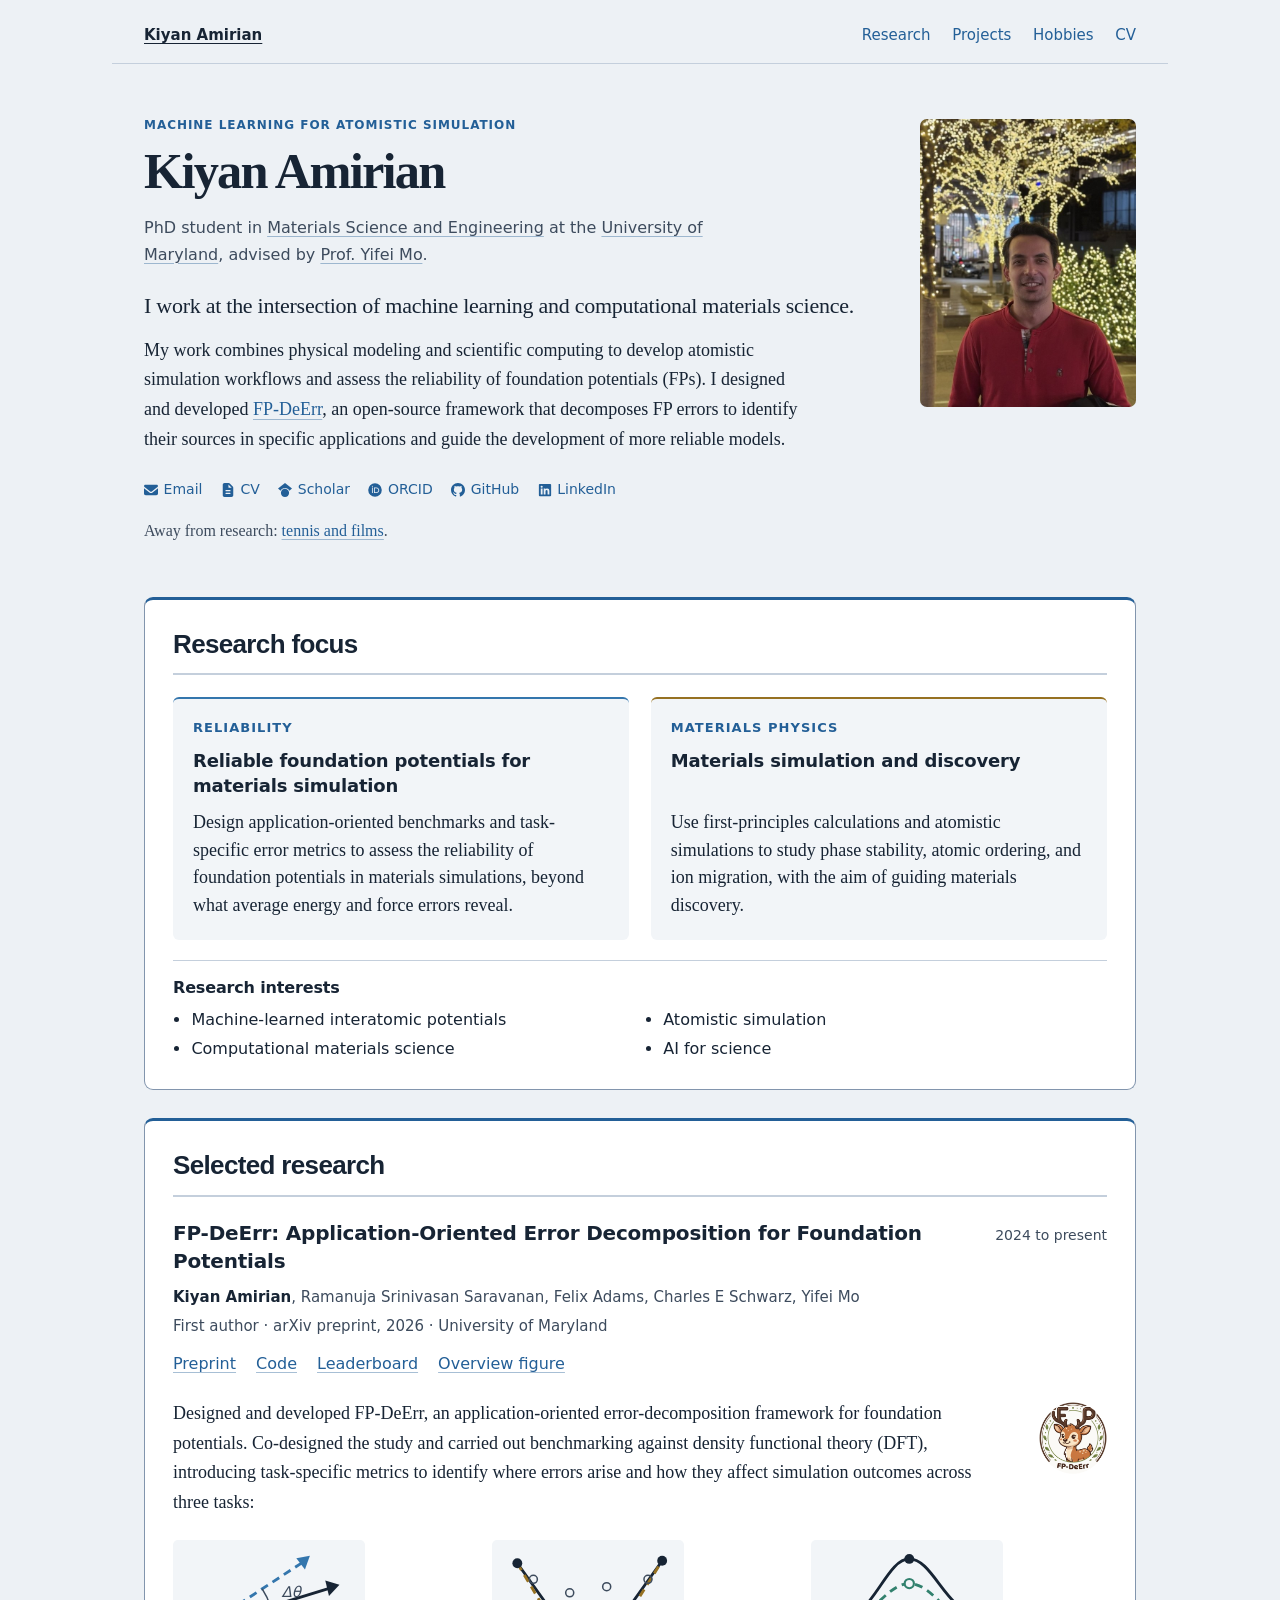
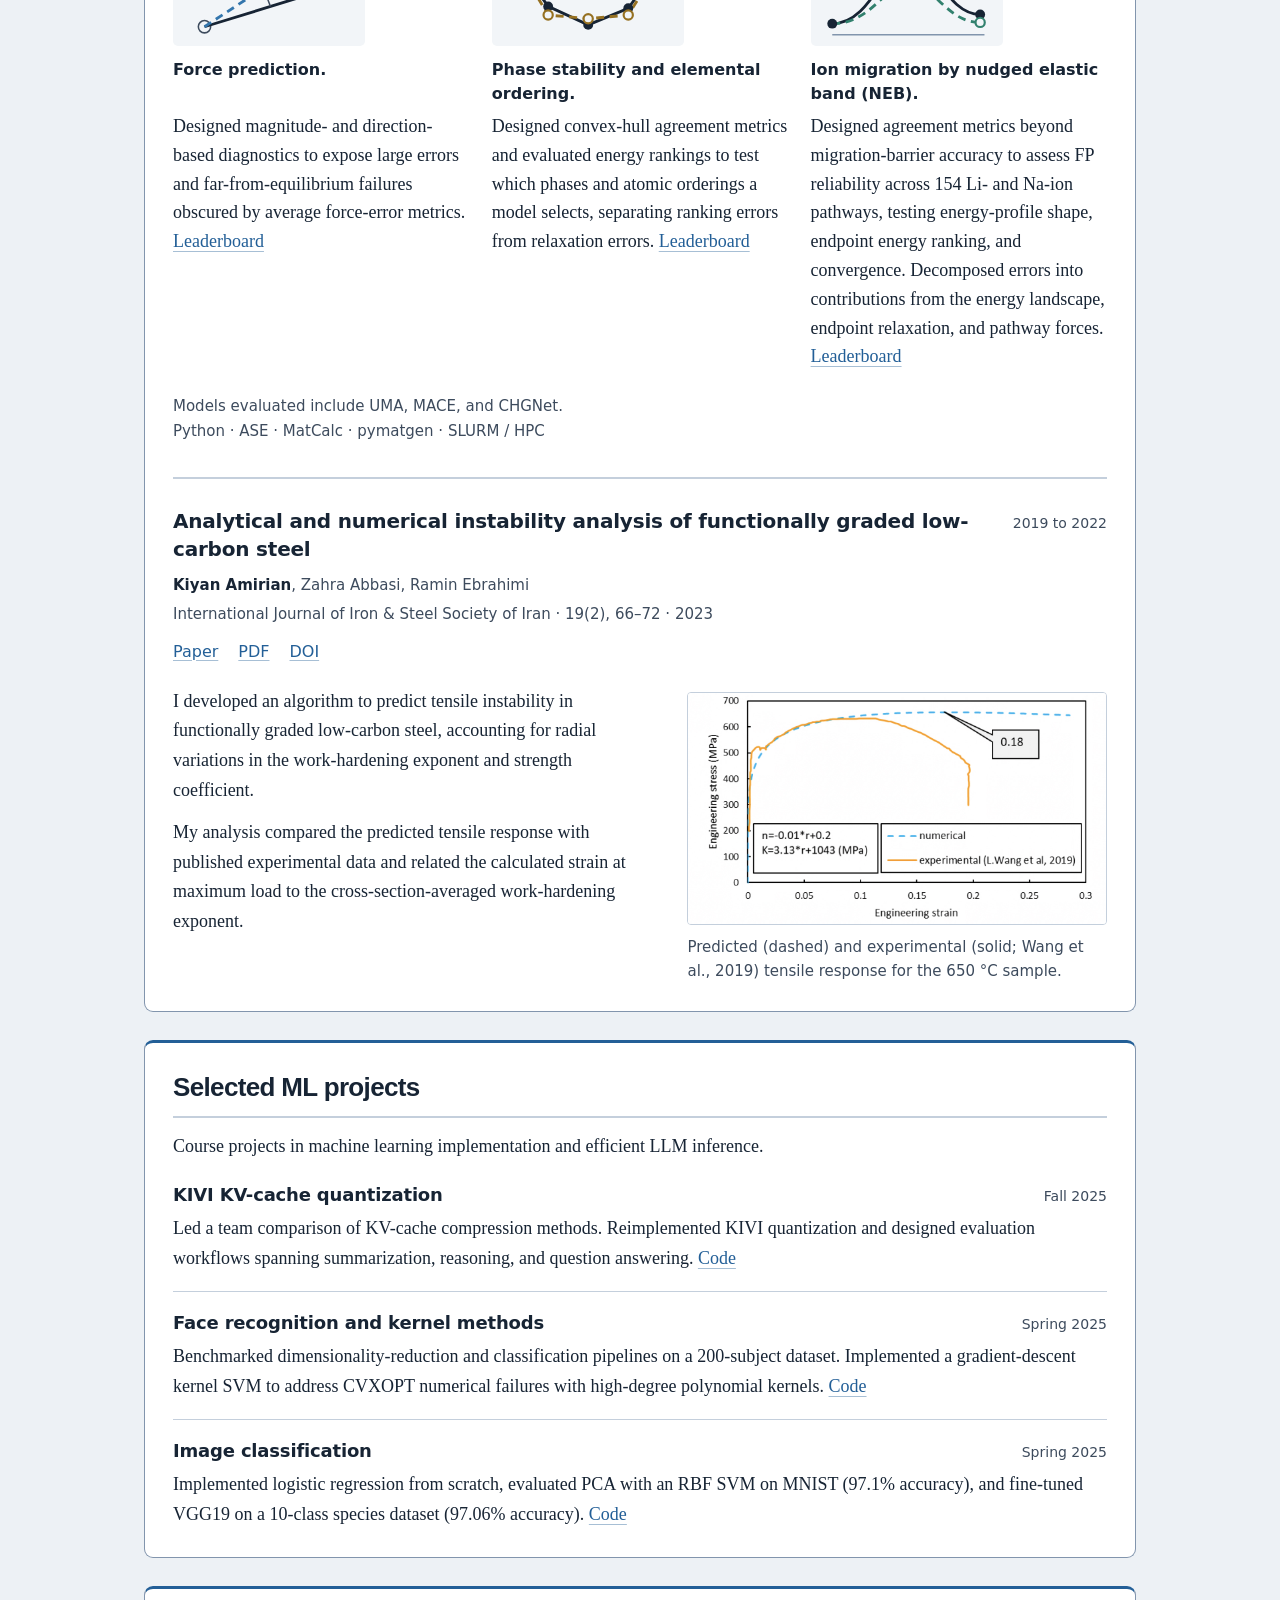
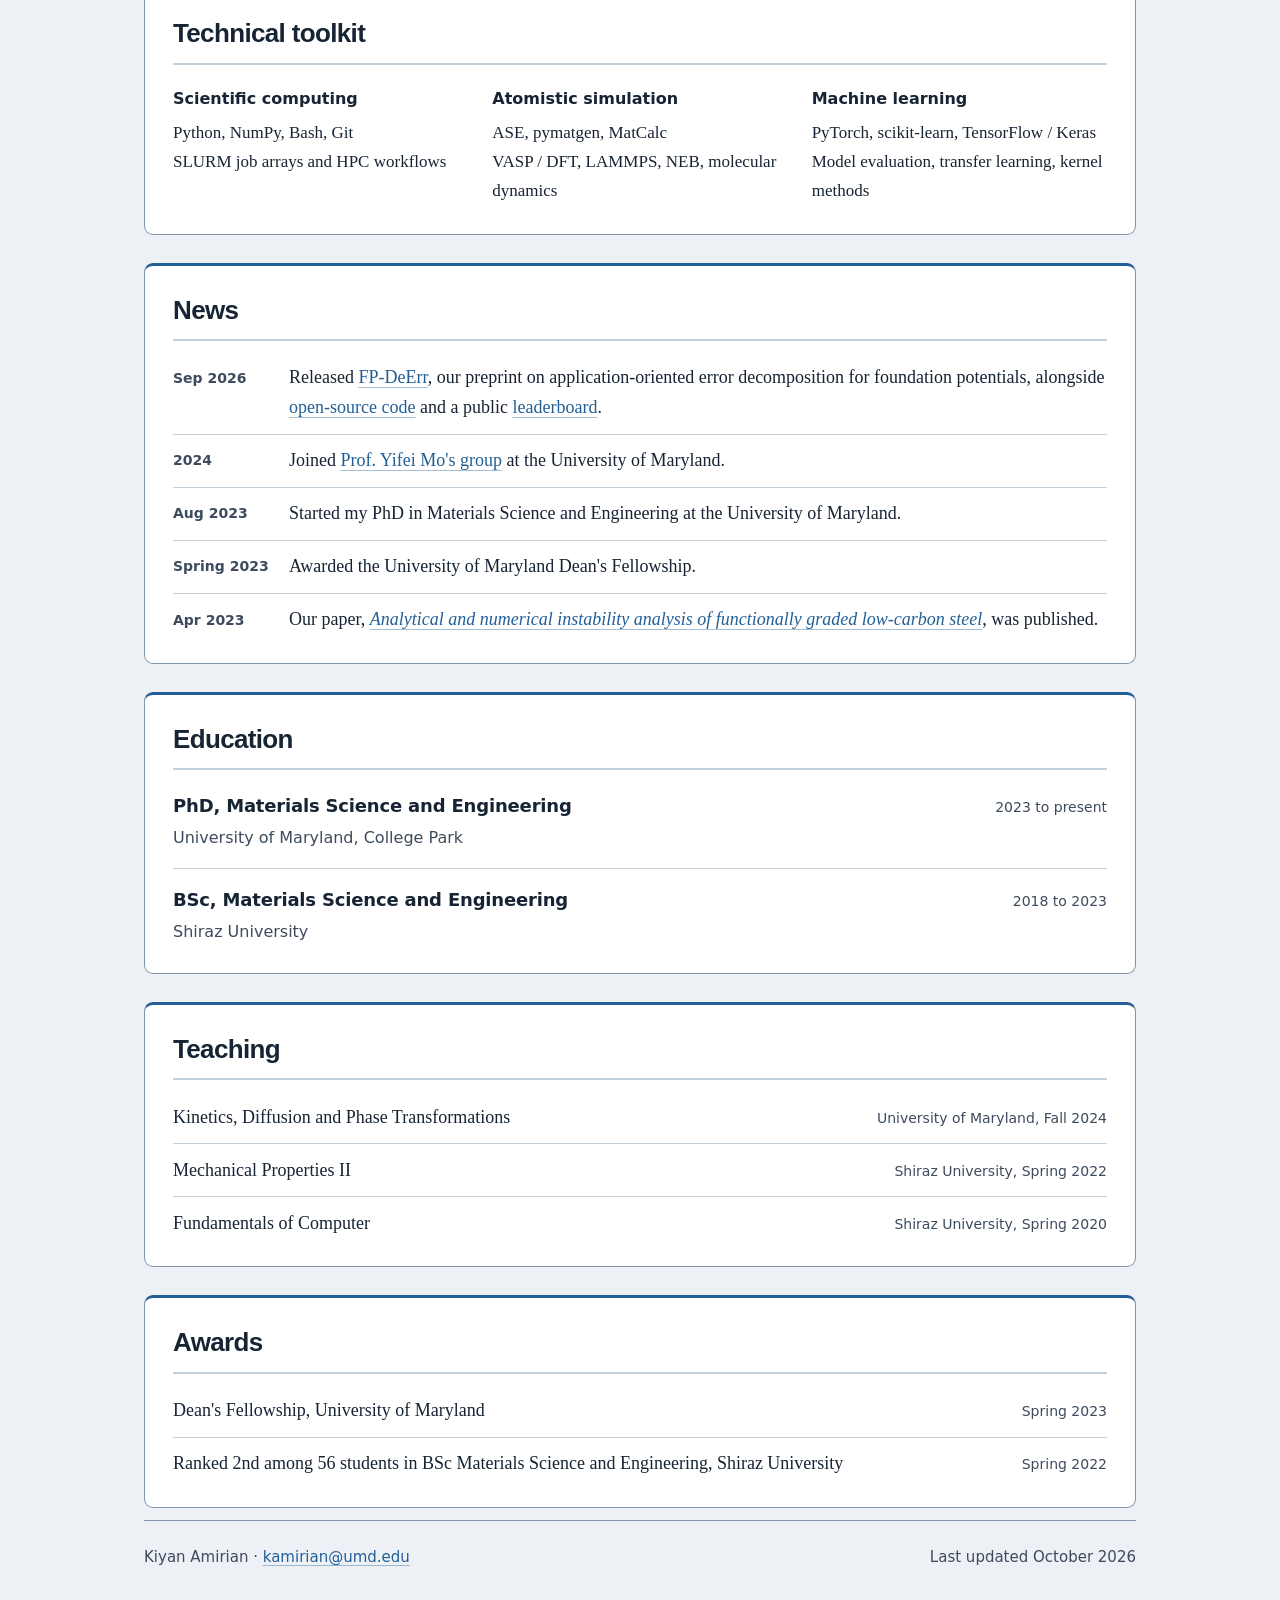
==== index.html @ d38fb374 "Update image classification result" ====
<!DOCTYPE html>
<html lang="en">
<head>
<meta charset="utf-8">
<meta name="viewport" content="width=device-width, initial-scale=1">
<title>Kiyan Amirian | PhD Student, University of Maryland</title>
<meta name="description" content="Kiyan Amirian, PhD student in Materials Science and Engineering at the University of Maryland. Application-oriented benchmarks, error decomposition, and reliable foundation potentials for materials simulation.">
<meta name="google-site-verification" content="5pK13K2RclhC91JU0y3HVxyg9ny5Kujt7pJMzuO2uZ0" />
<link rel="canonical" href="https://kamirian.github.io/">
<link rel="icon" href="favicon.svg" type="image/svg+xml">
<link rel="icon" href="favicon-32.png" sizes="32x32" type="image/png">
<link rel="apple-touch-icon" href="apple-touch-icon.png">
<meta property="og:type" content="profile">
<meta property="og:title" content="Kiyan Amirian">
<meta property="og:description" content="PhD student in Materials Science and Engineering at the University of Maryland. Application-oriented benchmarks, error decomposition, and reliable foundation potentials for materials simulation.">
<meta property="og:url" content="https://kamirian.github.io/">
<meta property="og:image" content="https://kamirian.github.io/photo.jpg">
<link rel="stylesheet" href="style.css">
<script type="application/ld+json">
{
 "@context": "https://schema.org",
 "@type": "Person",
 "name": "Kiyan Amirian",
 "url": "https://kamirian.github.io/",
 "image": "https://kamirian.github.io/photo.jpg",
 "jobTitle": "PhD Student",
 "email": "mailto:kamirian@umd.edu",
 "affiliation": {
  "@type": "CollegeOrUniversity",
  "name": "University of Maryland"
 },
 "alumniOf": {
  "@type": "CollegeOrUniversity",
  "name": "Shiraz University"
 },
 "sameAs": [
  "https://github.com/kamirian",
  "https://www.linkedin.com/in/kiyan-amirian-370240180",
  "https://scholar.google.com/citations?user=ynnug98AAAAJ",
  "https://orcid.org/0009-0000-5906-4664",
  "https://letterboxd.com/kiyanamirian/",
  "https://www.imdb.com/user/p.f5hll4k76wvq2uwtky4mo5vdn4/"
 ]
}
</script>
</head>
<body>
<a class="skip-link" href="#main">Skip to content</a>
<nav class="topbar" aria-label="Site">
  <a class="home" href="./" aria-current="page">Kiyan Amirian</a>
  <ul>
    <li><a href="#research">Research</a></li>
    <li><a href="#projects">Projects</a></li>
    <li><a href="hobbies.html">Hobbies</a></li>
    <li><a href="cv.pdf">CV</a></li>
  </ul>
</nav>
<main id="main">

  <header class="intro">
    <div>
      <p class="eyebrow">Machine learning for atomistic simulation</p>
      <h1>Kiyan Amirian</h1>
      <p class="role">PhD student in <a href="https://mse.umd.edu/">Materials Science and Engineering</a> at the <a href="https://umd.edu/">University of Maryland</a>, advised by <a href="https://yifeimo.github.io/">Prof. Yifei Mo</a>.</p>

      <p class="lead">I work at the intersection of machine learning and computational materials science.</p>
      <p class="about">My work combines physical modeling and scientific computing to develop atomistic simulation workflows and assess the reliability of foundation potentials (FPs). I designed and developed <a href="#fp-deerr">FP-DeErr</a>, an open-source framework that decomposes FP errors to identify their sources in specific applications and guide the development of more reliable models.</p>
      <ul class="buttons">
        <li><a class="email" href="mailto:kamirian@umd.edu"><svg aria-hidden="true" focusable="false" width="14" height="14" xmlns="http://www.w3.org/2000/svg" viewBox="0 0 512 512"><!--! Font Awesome Free 7.3.1 by @fontawesome - https://fontawesome.com License - https://fontawesome.com/license/free (Icons: CC BY 4.0, Fonts: SIL OFL 1.1, Code: MIT License) Copyright 2026 Fonticons, Inc. --><path fill="currentColor" d="M48 64c-26.5 0-48 21.5-48 48 0 15.1 7.1 29.3 19.2 38.4l208 156c17.1 12.8 40.5 12.8 57.6 0l208-156c12.1-9.1 19.2-23.3 19.2-38.4 0-26.5-21.5-48-48-48L48 64zM0 196L0 384c0 35.3 28.7 64 64 64l384 0c35.3 0 64-28.7 64-64l0-188-198.4 148.8c-34.1 25.6-81.1 25.6-115.2 0L0 196z"/></svg><span>Email</span></a></li>
        <li><a class="cv" href="cv.pdf"><svg aria-hidden="true" focusable="false" width="14" height="14" xmlns="http://www.w3.org/2000/svg" viewBox="0 0 384 512"><!--! Font Awesome Free 7.3.1 by @fontawesome - https://fontawesome.com License - https://fontawesome.com/license/free (Icons: CC BY 4.0, Fonts: SIL OFL 1.1, Code: MIT License) Copyright 2026 Fonticons, Inc. --><path fill="currentColor" d="M0 64C0 28.7 28.7 0 64 0L213.5 0c17 0 33.3 6.7 45.3 18.7L365.3 125.3c12 12 18.7 28.3 18.7 45.3L384 448c0 35.3-28.7 64-64 64L64 512c-35.3 0-64-28.7-64-64L0 64zm208-5.5l0 93.5c0 13.3 10.7 24 24 24L325.5 176 208 58.5zM120 256c-13.3 0-24 10.7-24 24s10.7 24 24 24l144 0c13.3 0 24-10.7 24-24s-10.7-24-24-24l-144 0zm0 96c-13.3 0-24 10.7-24 24s10.7 24 24 24l144 0c13.3 0 24-10.7 24-24s-10.7-24-24-24l-144 0z"/></svg><span>CV</span></a></li>
        <li><a class="scholar" href="https://scholar.google.com/citations?user=ynnug98AAAAJ"><svg aria-hidden="true" focusable="false" width="14" height="14" xmlns="http://www.w3.org/2000/svg" viewBox="0 0 512 512"><!--! Font Awesome Free 7.3.1 by @fontawesome - https://fontawesome.com License - https://fontawesome.com/license/free (Icons: CC BY 4.0, Fonts: SIL OFL 1.1, Code: MIT License) Copyright 2026 Fonticons, Inc. --><path fill="currentColor" d="M390.9 298.5s0 .1 .1 .1c9.2 19.4 14.4 41.1 14.4 64-.1 82.5-66.9 149.4-149.4 149.4S106.7 445.1 106.7 362.7c0-22.9 5.2-44.6 14.4-64 1.7-3.6 3.6-7.2 5.6-10.7 4.4-7.6 9.4-14.7 15-21.3 27.4-32.6 68.5-53.3 114.4-53.3 33.6 0 64.6 11.1 89.6 29.9 9.1 6.9 17.4 14.7 24.8 23.5 5.6 6.6 10.6 13.8 15 21.3 2 3.4 3.8 7 5.5 10.5l-.1-.1zm26.4-18.8c-30.1-58.4-91-98.4-161.3-98.4s-131.2 40-161.3 98.4l-94.7-77 256-202.7 256 202.7-94.7 77.1 0-.1z"/></svg><span>Scholar</span></a></li>
        <li><a class="orcid" href="https://orcid.org/0009-0000-5906-4664"><svg aria-hidden="true" focusable="false" width="14" height="14" xmlns="http://www.w3.org/2000/svg" viewBox="0 0 512 512"><!--! Font Awesome Free 7.3.1 by @fontawesome - https://fontawesome.com License - https://fontawesome.com/license/free (Icons: CC BY 4.0, Fonts: SIL OFL 1.1, Code: MIT License) Copyright 2026 Fonticons, Inc. --><path fill="currentColor" d="M294.7 188.2l-45.9 0 0 153.8 47.5 0c67.6 0 83.1-51.3 83.1-76.9 0-41.6-26.5-76.9-84.7-76.9zM256 8a248 248 0 1 0 0 496 248 248 0 1 0 0-496zM175.2 368.8l-29.8 0 0-207.5 29.8 0 0 207.5zM160.3 98.5a19.6 19.6 0 1 1 0 39.2 19.6 19.6 0 1 1 0-39.2zM300 369l-81 0 0-207.7 80.6 0c76.7 0 110.4 54.8 110.4 103.9 0 53.3-41.7 103.9-110 103.9z"/></svg><span>ORCID</span></a></li>
        <li><a class="github" href="https://github.com/kamirian"><svg aria-hidden="true" focusable="false" width="14" height="14" xmlns="http://www.w3.org/2000/svg" viewBox="0 0 512 512"><!--! Font Awesome Free 7.3.1 by @fontawesome - https://fontawesome.com License - https://fontawesome.com/license/free (Icons: CC BY 4.0, Fonts: SIL OFL 1.1, Code: MIT License) Copyright 2026 Fonticons, Inc. --><path fill="currentColor" d="M216.5 362.5c-66-8-112.5-55.5-112.5-117 0-25 9-52 24-70-6.5-16.5-5.5-51.5 2-66 20-2.5 47 8 63 22.5 19-6 39-9 63.5-9s44.5 3 62.5 8.5c15.5-14 43-24.5 63-22 7 13.5 8 48.5 1.5 65.5 16 19 24.5 44.5 24.5 70.5 0 61.5-46.5 108-113.5 116.5 17 11 28.5 35 28.5 62.5l0 52C323 491.5 335.5 500 350.5 494 441 459.5 512 369 512 257 512 115.5 397 0 255.5 0S0 115.5 0 257c0 111 70.5 203 165.5 237.5 13.5 5 26.5-4 26.5-17.5l0-40c-7 3-16 5-24 5-33 0-52.5-18-66.5-51.5-5.5-13.5-11.5-21.5-23-23-6-.5-8-3-8-6 0-6 10-10.5 20-10.5 14.5 0 27 9 40 27.5 10 14.5 20.5 21 33 21s20.5-4.5 32-16c8.5-8.5 15-16 21-21z"/></svg><span>GitHub</span></a></li>
        <li><a class="linkedin" href="https://www.linkedin.com/in/kiyan-amirian-370240180"><svg aria-hidden="true" focusable="false" width="14" height="14" xmlns="http://www.w3.org/2000/svg" viewBox="0 0 448 512"><!--! Font Awesome Free 7.3.1 by @fontawesome - https://fontawesome.com License - https://fontawesome.com/license/free (Icons: CC BY 4.0, Fonts: SIL OFL 1.1, Code: MIT License) Copyright 2026 Fonticons, Inc. --><path fill="currentColor" d="M416 32L31.9 32C14.3 32 0 46.5 0 64.3L0 447.7C0 465.5 14.3 480 31.9 480L416 480c17.6 0 32-14.5 32-32.3l0-383.4C448 46.5 433.6 32 416 32zM135.4 416l-66.4 0 0-213.8 66.5 0 0 213.8-.1 0zM102.2 96a38.5 38.5 0 1 1 0 77 38.5 38.5 0 1 1 0-77zM384.3 416l-66.4 0 0-104c0-24.8-.5-56.7-34.5-56.7-34.6 0-39.9 27-39.9 54.9l0 105.8-66.4 0 0-213.8 63.7 0 0 29.2 .9 0c8.9-16.8 30.6-34.5 62.9-34.5 67.2 0 79.7 44.3 79.7 101.9l0 117.2z"/></svg><span>LinkedIn</span></a></li>
      </ul>
      <p class="personal">Away from research: <a href="hobbies.html">tennis and films</a>.</p>
    </div>
    <figure class="portrait">
      <img src="photo.jpg" alt="Portrait of Kiyan Amirian" width="600" height="800">
    </figure>
  </header>

  <section class="card focus-section" aria-labelledby="interests">
    <h2 id="interests">Research focus</h2>
    <ol class="interests">
      <li><span class="i-label">Reliability</span><h3>Reliable foundation potentials for materials simulation</h3><p>Design application-oriented benchmarks and task-specific error metrics to assess the reliability of foundation potentials in materials simulations, beyond what average energy and force errors reveal.</p></li>
      <li><span class="i-label">Materials physics</span><h3>Materials simulation and discovery</h3><p>Use first-principles calculations and atomistic simulations to study phase stability, atomic ordering, and ion migration, with the aim of guiding materials discovery.</p></li>
    </ol>
    <div class="research-interests">
      <h3>Research interests</h3>
      <ul>
        <li>Machine-learned interatomic potentials</li>
        <li>Atomistic simulation</li>
        <li>Computational materials science</li>
        <li>AI for science</li>
      </ul>
    </div>
  </section>

  <section class="card" aria-labelledby="research">
    <h2 id="research">Selected research</h2>

    <article class="entry research-entry" id="fp-deerr">
      <div class="entry-head">
        <h3>FP-DeErr: Application-Oriented Error Decomposition for Foundation Potentials</h3>
        <span class="when">2024 to present</span>
      </div>
      <p class="authors"><strong>Kiyan Amirian</strong>, Ramanuja Srinivasan Saravanan, Felix Adams, Charles E Schwarz, Yifei Mo</p>
      <p class="meta">First author · arXiv preprint, 2026 · University of Maryland</p>
      <p class="meta links-row">
        <a href="https://arxiv.org/abs/2609.05714">Preprint</a>
        <a href="https://github.com/mogroupumd/FP-DeErr">Code</a>
        <a href="https://mogroupumd.github.io/FP-DeErr/">Leaderboard</a>
        <a href="fp-deerr-overview.png">Overview figure</a>
      </p>
      <div class="project-body">
        <p>Designed and developed FP-DeErr, an application-oriented error-decomposition framework for foundation potentials. Co-designed the study and carried out benchmarking against density functional theory (DFT), introducing task-specific metrics to identify where errors arise and how they affect simulation outcomes across three tasks:</p>
        <figure class="logo">
          <a href="https://mogroupumd.github.io/FP-DeErr/"><img src="fp-deerr-logo.png" alt="FP-DeErr logo, linking to the leaderboard" width="520" height="548" loading="lazy"></a>
        </figure>
      </div>
      <ul class="task-cards">
        <li class="force">
          <a class="task-fig" href="https://mogroupumd.github.io/FP-DeErr/force-error.html" aria-label="Force prediction leaderboard"><svg viewBox="0 -6 270 152" aria-hidden="true"><circle class="f-atom" cx="30" cy="125" r="10"/><line class="f-dft" x1="30" y1="125" x2="235" y2="62"/><polygon class="f-dft-fill" points="249,57 226,50 232,75"/><line class="f-fp" x1="30" y1="125" x2="190" y2="20"/><polygon class="f-fp-fill" points="201,10 179,14 193,32"/><path class="f-arc" d="M 137.1 92.1 A 112 112 0 0 0 123.6 63.6"/><text class="f-label" x="155.1" y="76.1">Δθ</text></svg></a>
          <p><strong>Force prediction.</strong> Designed magnitude- and direction-based diagnostics to expose large errors and far-from-equilibrium failures obscured by average force-error metrics. <a href="https://mogroupumd.github.io/FP-DeErr/force-error.html">Leaderboard</a></p>
        </li>
        <li class="phase">
          <a class="task-fig" href="https://mogroupumd.github.io/FP-DeErr/phase-stability-ordering.html" aria-label="Phase stability and elemental ordering leaderboard"><svg viewBox="0 -6 270 152" aria-hidden="true"><polyline class="f-dft" points="20,22 70,92 135,122 200,95 255,18"/><polyline class="f-fp" points="20,22 70,106 135,112 200,106 255,18"/><circle class="f-dft-fill" cx="20" cy="22" r="8"/><circle class="f-dft-fill" cx="70" cy="92" r="8"/><circle class="f-dft-fill" cx="135" cy="122" r="8"/><circle class="f-dft-fill" cx="200" cy="95" r="8"/><circle class="f-dft-fill" cx="255" cy="18" r="8"/><circle class="f-fp-pt" cx="70" cy="106" r="7.5"/><circle class="f-fp-pt" cx="135" cy="112" r="7.5"/><circle class="f-fp-pt" cx="200" cy="106" r="7.5"/><circle class="f-other" cx="105" cy="70" r="6.5"/><circle class="f-other" cx="165" cy="60" r="6.5"/><circle class="f-other" cx="232" cy="48" r="6.5"/><circle class="f-other" cx="46" cy="48" r="6.5"/></svg></a>
          <p><strong>Phase stability and elemental ordering.</strong> Designed convex-hull agreement metrics and evaluated energy rankings to test which phases and atomic orderings a model selects, separating ranking errors from relaxation errors. <a href="https://mogroupumd.github.io/FP-DeErr/phase-stability-ordering.html">Leaderboard</a></p>
        </li>
        <li class="ion">
          <a class="task-fig" href="https://mogroupumd.github.io/FP-DeErr/ion-migration-neb.html" aria-label="Ion migration by NEB leaderboard"><svg viewBox="0 -6 270 152" aria-hidden="true"><line class="f-base" x1="15" y1="138" x2="262" y2="138"/><path class="f-dft" d="M 15 120 C 80 120, 100 15, 140 15 S 200 105, 255 105"/><path class="f-fp" d="M 15 120 C 80 120, 100 55, 140 55 S 200 118, 255 118"/><circle class="f-dft-fill" cx="15" cy="120" r="8"/><circle class="f-dft-fill" cx="140" cy="15" r="8"/><circle class="f-dft-fill" cx="255" cy="105" r="8"/><circle class="f-fp-pt" cx="140" cy="55" r="7.5"/><circle class="f-fp-pt" cx="255" cy="118" r="7.5"/></svg></a>
          <p><strong>Ion migration by nudged elastic band (NEB).</strong> Designed agreement metrics beyond migration-barrier accuracy to assess FP reliability across 154 Li- and Na-ion pathways, testing energy-profile shape, endpoint energy ranking, and convergence. Decomposed errors into contributions from the energy landscape, endpoint relaxation, and pathway forces. <a href="https://mogroupumd.github.io/FP-DeErr/ion-migration-neb.html">Leaderboard</a></p>
        </li>
      </ul>
      <p class="tools">Models evaluated include UMA, MACE, and CHGNet.<br>Python · ASE · MatCalc · pymatgen · SLURM / HPC</p>
    </article>

    <article class="entry research-entry" id="graded-steel">
      <div class="entry-head">
        <h3>Analytical and numerical instability analysis of functionally graded low-carbon steel</h3>
        <span class="when">2019 to 2022</span>
      </div>
      <p class="authors"><strong>Kiyan Amirian</strong>, Zahra Abbasi, Ramin Ebrahimi</p>
      <p class="meta">International Journal of Iron &amp; Steel Society of Iran · 19(2), 66–72 · 2023</p>
      <p class="meta links-row">
        <a href="https://journal.issiran.com/article_707246.html">Paper</a>
        <a href="https://journal.issiran.com/article_707246_1290962fbafc1c5d3e7ade5ec40076f9.pdf">PDF</a>
        <a href="https://doi.org/10.22034/ijissi.2023.1990580.1262">DOI</a>
      </p>
      <div class="paper-body">
        <div class="paper-copy">
          <p>I developed an algorithm to predict tensile instability in functionally graded low-carbon steel, accounting for radial variations in the work-hardening exponent and strength coefficient.</p>
          <p>My analysis compared the predicted tensile response with published experimental data and related the calculated strain at maximum load to the cross-section-averaged work-hardening exponent.</p>
        </div>
        <figure class="paper-fig">
          <a href="instability-fig7.png"><img src="instability-fig7.png" alt="Engineering stress versus engineering strain for the 650 °C annealed sample: calculated curve (dashed) and experimental curve (solid), with the calculated peak marked at 0.18" width="630" height="348" loading="lazy"></a>
          <figcaption>Predicted (dashed) and experimental (solid; Wang et al., 2019) tensile response for the 650&nbsp;°C sample.</figcaption>
        </figure>
      </div>
    </article>
  </section>

  <section class="card" aria-labelledby="projects">
    <h2 id="projects">Selected ML projects</h2>
    <p class="section-intro">Course projects in machine learning implementation and efficient LLM inference.</p>
    <ul class="boxes">
      <li class="entry">
        <div class="entry-head"><h3>KIVI KV-cache quantization</h3><span class="when">Fall 2025</span></div>
        <p>Led a team comparison of KV-cache compression methods. Reimplemented KIVI quantization and designed evaluation workflows spanning summarization, reasoning, and question answering. <a href="https://github.com/kamirian/kivi-kv-cache-quantization">Code</a></p>
      </li>
      <li class="entry">
        <div class="entry-head"><h3>Face recognition and kernel methods</h3><span class="when">Spring 2025</span></div>
        <p>Benchmarked dimensionality-reduction and classification pipelines on a 200-subject dataset. Implemented a gradient-descent kernel SVM to address CVXOPT numerical failures with high-degree polynomial kernels. <a href="https://github.com/kamirian/pattern-recognition-projects/tree/main/face_recognition">Code</a></p>
      </li>
      <li class="entry">
        <div class="entry-head"><h3>Image classification</h3><span class="when">Spring 2025</span></div>
        <p>Implemented logistic regression from scratch, evaluated PCA with an RBF SVM on MNIST (97.1% accuracy), and fine-tuned VGG19 on a 10-class species dataset (97.06% accuracy). <a href="https://github.com/kamirian/pattern-recognition-projects/tree/main/image_classification">Code</a></p>
      </li>
    </ul>
  </section>

  <section class="card" aria-labelledby="skills">
    <h2 id="skills">Technical toolkit</h2>
    <dl class="toolkit">
      <div><dt>Scientific computing</dt><dd>Python, NumPy, Bash, Git<br>SLURM job arrays and HPC workflows</dd></div>
      <div><dt>Atomistic simulation</dt><dd>ASE, pymatgen, MatCalc<br>VASP / DFT, LAMMPS, NEB, molecular dynamics</dd></div>
      <div><dt>Machine learning</dt><dd>PyTorch, scikit-learn, TensorFlow / Keras<br>Model evaluation, transfer learning, kernel methods</dd></div>
    </dl>
  </section>

  <section class="card" aria-labelledby="news">
    <h2 id="news">News</h2>
    <ul class="news">
      <li><span class="date">Sep 2026</span><span>Released <a href="https://arxiv.org/abs/2609.05714">FP-DeErr</a>, our preprint on application-oriented error decomposition for foundation potentials, alongside <a href="https://github.com/mogroupumd/FP-DeErr">open-source code</a> and a public <a href="https://mogroupumd.github.io/FP-DeErr/">leaderboard</a>.</span></li>
      <li><span class="date">2024</span><span>Joined <a href="https://yifeimo.github.io/">Prof. Yifei Mo's group</a> at the University of Maryland.</span></li>
      <li><span class="date">Aug 2023</span><span>Started my PhD in Materials Science and Engineering at the University of Maryland.</span></li>
      <li><span class="date">Spring 2023</span><span>Awarded the University of Maryland Dean's Fellowship.</span></li>
      <li><span class="date">Apr 2023</span><span>Our paper, <a href="https://journal.issiran.com/article_707246.html"><em>Analytical and numerical instability analysis of functionally graded low-carbon steel</em></a>, was published.</span></li>
    </ul>
  </section>

  <section class="card" aria-labelledby="education">
    <h2 id="education">Education</h2>
    <ul class="boxes">
      <li class="entry">
        <div class="entry-head"><h3>PhD, Materials Science and Engineering</h3><span class="when">2023 to present</span></div>
        <p class="meta">University of Maryland, College Park</p>
      </li>
      <li class="entry">
        <div class="entry-head"><h3>BSc, Materials Science and Engineering</h3><span class="when">2018 to 2023</span></div>
        <p class="meta">Shiraz University</p>
      </li>
    </ul>
  </section>

  <section class="card" aria-labelledby="teaching">
    <h2 id="teaching">Teaching</h2>
    <ul class="rows">
      <li><span>Kinetics, Diffusion and Phase Transformations</span><span class="when">University of Maryland, Fall 2024</span></li>
      <li><span>Mechanical Properties II</span><span class="when">Shiraz University, Spring 2022</span></li>
      <li><span>Fundamentals of Computer</span><span class="when">Shiraz University, Spring 2020</span></li>
    </ul>
  </section>

  <section class="card" aria-labelledby="awards">
    <h2 id="awards">Awards</h2>
    <ul class="rows">
      <li><span>Dean's Fellowship, University of Maryland</span><span class="when">Spring 2023</span></li>
      <li><span>Ranked 2nd among 56 students in BSc Materials Science and Engineering, Shiraz University</span><span class="when">Spring 2022</span></li>
    </ul>
  </section>

  <footer><span>Kiyan Amirian · <a href="mailto:kamirian@umd.edu">kamirian@umd.edu</a></span><span>Last updated October 2026</span></footer>

</main>
</body>
</html>
---- style.css ----
:root {
  color-scheme: light dark;
  --page: #edf1f5;
  --card: #fff;
  --box: #f2f5f8;
  --ink: #172434;
  --muted: #3d4b5d;
  --rule: #c4cfdc;
  --rule-strong: #8295ad;
  --link: #235f97;
  --force: #3476ad;
  --phase: #967122;
  --ion: #32816e;
  --serif: Charter, "Bitstream Charter", "Sitka Text", Cambria, Georgia, serif;
  --sans: system-ui, -apple-system, "Segoe UI", Roboto, "Helvetica Neue", Arial, sans-serif;
  --heading: "Avenir Next", Avenir, "Segoe UI", Arial, sans-serif;
  --mono: ui-monospace, "SF Mono", Menlo, Consolas, monospace;
}
@media (prefers-color-scheme: dark) {
  :root {
    --page: #141a22;
    --card: #19222d;
    --box: #202b38;
    --ink: #e4ebf4;
    --muted: #c8d4e3;
    --rule: #4c6077;
    --rule-strong: #7f95b1;
    --link: #93c7f5;
    --force: #7eb0e0;
    --phase: #d8b064;
    --ion: #79bfa9;
  }
}
* { box-sizing: border-box; }
html { -webkit-text-size-adjust: 100%; scroll-padding-top: 1.5rem; }
body { margin: 0; background: var(--page); color: var(--ink); font: 1.125rem/1.65 var(--serif); }
main, .topbar { width: min(100%, 66rem); margin-inline: auto; padding-inline: 2rem; }
main { padding-top: 3.25rem; padding-bottom: 2rem; }
a { color: var(--link); text-underline-offset: 0.2em; text-decoration-thickness: 1px; text-decoration-color: color-mix(in srgb, var(--link) 40%, transparent); }
a:hover { text-decoration-color: currentColor; }
a:focus-visible, summary:focus-visible { outline: 2px solid var(--link); outline-offset: 4px; border-radius: 2px; }
p { margin: 0 0 0.8rem; }
img { max-width: 100%; }
.skip-link { position: absolute; top: -8rem; left: 1rem; padding: .6rem 1rem; background: var(--card); z-index: 10; }
.skip-link:focus { top: 1rem; }
.topbar { display: flex; align-items: baseline; justify-content: space-between; gap: 1rem; padding-top: 1.5rem; padding-bottom: 1rem; border-bottom: 1px solid var(--rule); font: .9375rem/1.5 var(--sans); }
.topbar .home { color: var(--ink); font-weight: 650; }
.topbar ul { display: flex; flex-wrap: wrap; list-style: none; margin: 0; padding: 0; gap: 1.35rem; }
.topbar a { text-decoration: none; }
.topbar a:hover, .topbar a[aria-current="page"] { text-decoration: underline; }
header.intro { display: grid; grid-template-columns: minmax(0, 1fr) 13.5rem; gap: 3.5rem; align-items: start; margin-bottom: 3.25rem; }
.eyebrow { font: 600 .75rem/1.5 var(--sans); letter-spacing: .08em; text-transform: uppercase; color: var(--link); margin-bottom: .65rem; }
h1 { font: 600 clamp(2.35rem, 4.5vw, 3.15rem)/1.1 var(--serif); letter-spacing: -.035em; margin: 0 0 1rem; }
.role { font: 1rem/1.65 var(--sans); color: var(--muted); margin-bottom: 1.3rem; max-width: 39rem; }
.role a { color: inherit; }
.lead { font-size: 1.375rem; line-height: 1.5; letter-spacing: -.012em; margin-bottom: .85rem; }
.about { max-width: 41rem; }
.personal { font-size: 1rem; color: var(--muted); margin-bottom: 0; }
.portrait { margin: .2rem 0 0; }
.portrait img { display: block; width: 100%; height: auto; aspect-ratio: 3/4; object-fit: cover; border-radius: 7px; }
/* Keep contact icons subordinate to the introduction and readable without CSS. */
.buttons { list-style: none; padding: 0; margin: 1rem 0 .5rem; display: flex; flex-wrap: wrap; column-gap: 1.15rem; row-gap: .15rem; }
.buttons a { display: inline-flex; align-items: center; gap: .35rem; min-height: 2.5rem; color: var(--link); font: 500 .875rem/1.4 var(--sans); text-decoration: none; }
.buttons a:hover { text-decoration: underline; }
.buttons svg { display: block; width: .875rem; height: .875rem; flex: 0 0 .875rem; }
.card { padding: 1.75rem; margin-top: 1.75rem; background: var(--card); border: 1px solid var(--rule-strong); border-top: 3px solid var(--link); border-radius: 9px; }
h2 { font: 700 1.625rem/1.25 var(--heading); letter-spacing: -.025em; margin: 0 0 1.4rem; padding-bottom: .8rem; border-bottom: 2px solid var(--rule); }
h3 { font: 650 1.125rem/1.4 var(--sans); letter-spacing: -.01em; margin: 0; }
.section-intro { color: var(--ink); margin-top: -.55rem; margin-bottom: 1.25rem; max-width: 49rem; }
.interests { display: grid; grid-template-columns: repeat(2, minmax(0, 1fr)); gap: 1.35rem; margin: 0; padding: 0; list-style: none; }
.interests li { padding: 1.25rem; background: var(--box); border-radius: 6px; border-top: 2px solid var(--rule-strong); }
.interests li:nth-child(1) { border-top-color: var(--force); }
.interests li:nth-child(2) { border-top-color: var(--phase); }
.interests li:nth-child(3) { border-top-color: var(--ion); }
.i-label { display: block; margin-bottom: .65rem; color: var(--link); font: 650 .8125rem/1.4 var(--sans); letter-spacing: .08em; text-transform: uppercase; }
.interests h3 { min-height: 2.8em; margin-bottom: .65rem; }
.interests p { color: var(--ink); font-size: 1.125rem; line-height: 1.55; margin: 0; }
.research-interests { margin-top: 1.25rem; padding-top: 1rem; border-top: 1px solid var(--rule); }
.research-interests h3 { font-size: 1rem; margin-bottom: .5rem; }
.research-interests ul { display: grid; grid-template-columns: repeat(2, minmax(0, 1fr)); gap: .35rem 1.75rem; margin: 0; padding-left: 1.15rem; list-style: disc; }
.research-interests li { font: 1rem/1.5 var(--sans); overflow-wrap: break-word; }
.entry { min-width: 0; }
.research-entry { padding: 0; }
.research-entry + .research-entry { margin-top: 2rem; padding-top: 1.75rem; border-top: 2px solid var(--rule); }
.entry-head { display: flex; justify-content: space-between; align-items: baseline; gap: 1.5rem; }
.research-entry h3 { font-size: 1.25rem; }
.authors { margin: .65rem 0 .3rem; color: var(--muted); font: .9375rem/1.6 var(--sans); }
.authors strong { color: var(--ink); font-weight: 600; }
.meta { font: .9375rem/1.6 var(--sans); color: var(--muted); margin: .2rem 0 .65rem; }
.when { font: .875rem/1.5 var(--sans); color: var(--muted); flex: none; white-space: nowrap; }
.links-row { display: flex; flex-wrap: wrap; column-gap: 1.25rem; row-gap: .25rem; margin-bottom: 1.25rem; font-size: 1rem; }
.links-row a { padding-block: .15rem; }
.project-body { display: grid; grid-template-columns: minmax(0, 1fr) 4.25rem; gap: 1.75rem; align-items: start; }
.project-body p { margin: 0; }
.logo { margin: .2rem 0 0; }
.logo img { display: block; width: 100%; height: auto; background: white; border-radius: 4px; }
.task-cards { list-style: none; margin: 1.4rem 0; padding: 0; display: grid; grid-template-columns: repeat(3, minmax(0, 1fr)); gap: 1.4rem; }
.task-cards li { min-width: 0; }
.task-cards .force { --swatch: var(--force); }
.task-cards .phase { --swatch: var(--phase); }
.task-cards .ion { --swatch: var(--ion); }
.task-cards p { font-size: 1.125rem; line-height: 1.6; margin: .7rem 0 0; }
.task-cards p strong { display: block; font: 650 1rem/1.5 var(--sans); min-height: 3em; margin-bottom: .4rem; }
.task-fig { display: block; max-width: 12rem; padding: .4rem .8rem; background: var(--box); border-radius: 5px; }
.task-fig svg { display: block; width: 100%; height: auto; overflow: visible; }
.task-fig .f-dft, .task-fig .f-fp, .task-fig .f-arc, .task-fig .f-base { fill: none; stroke-width: 4.6; }
.task-fig .f-dft { stroke: var(--ink); }
.task-fig .f-fp { stroke: var(--swatch); stroke-dasharray: 13 9; }
.task-fig .f-dft-fill { fill: var(--ink); }
.task-fig .f-fp-fill { fill: var(--swatch); }
.task-fig .f-fp-pt { fill: var(--box); stroke: var(--swatch); stroke-width: 3.5; }
.task-fig .f-other, .task-fig .f-atom { fill: none; stroke: var(--muted); stroke-width: 2.5; }
.task-fig .f-arc { stroke: var(--muted); stroke-width: 2.5; }
.task-fig .f-base { stroke: var(--rule-strong); stroke-width: 2.5; }
.task-fig .f-label { fill: var(--muted); font: italic 24px var(--sans); }
.finding { border-left: 2px solid var(--rule-strong); padding-left: 1rem; font-size: 1rem; }
.tools { font: .9375rem/1.7 var(--sans); color: var(--muted); margin: 1rem 0 0; }
.paper-body { display: grid; grid-template-columns: minmax(0, 1.15fr) minmax(0, 1fr); gap: 2rem; align-items: start; }
.paper-copy p { font-size: 1.125rem; }
.paper-copy > p:last-child { margin-bottom: 0; }
.paper-fig { margin: .35rem 0 0; }
.paper-fig img { display: block; width: 100%; height: auto; background: #fff; border: 1px solid var(--rule); border-radius: 4px; }
.paper-fig figcaption { font: .9375rem/1.6 var(--sans); margin-top: .65rem; color: var(--muted); }
.boxes { list-style: none; margin: 0; padding: 0; }
.boxes .entry { padding: 1.1rem 0; border-top: 1px solid var(--rule); }
.boxes .entry:first-child { border-top: none; padding-top: 0; }
.boxes .entry:last-child { padding-bottom: 0; }
.boxes .entry p { margin: .45rem 0 0; font-size: 1.125rem; }
.boxes .entry p.meta { font-size: 1rem; }
.toolkit { display: grid; grid-template-columns: repeat(3, minmax(0, 1fr)); gap: 1.5rem; margin: 0; }
.toolkit dt { font: 650 1rem/1.5 var(--sans); margin-bottom: .5rem; }
.toolkit dd { font-size: 1.0625rem; color: var(--ink); margin: 0; line-height: 1.7; }
.news { list-style: none; padding: 0; margin: 0; }
.news li { display: grid; grid-template-columns: 6rem minmax(0, 1fr); gap: 1.25rem; padding: .7rem 0; border-top: 1px solid var(--rule); font-size: 1.125rem; }
.news li:first-child { border: none; padding-top: 0; }
.news li:last-child { padding-bottom: 0; }
.news .date { font: 600 .875rem/1.65 var(--sans); color: var(--muted); padding-top: .2rem; }
.rows { list-style: none; margin: 0; padding: 0; }
.rows li { display: flex; align-items: baseline; justify-content: space-between; gap: 1.5rem; padding: .7rem 0; border-top: 1px solid var(--rule); font-size: 1.125rem; }
.rows li:first-child { border: 0; padding-top: 0; }
.rows li:last-child { padding-bottom: 0; }
footer { display: flex; justify-content: space-between; flex-wrap: wrap; gap: .5rem; padding-top: 1.5rem; margin-top: .75rem; border-top: 1px solid var(--rule-strong); color: var(--muted); font: .9375rem/1.6 var(--sans); }
/* Hobbies use the same typography, navigation, and color palette. */
.hobby figure { margin: 1rem 0 0; max-width: 20rem; }
.hobby figure img { display: block; width: 100%; height: auto; border-radius: 6px; }
.hobby .linkrow { font: .875rem/1.6 var(--sans); margin: 0; }
.hobby .linkrow a { margin-right: 1.25rem; }
.film-cards { list-style: none; margin: 1.25rem 0; padding: 0; display: grid; grid-template-columns: repeat(auto-fit, minmax(10rem, 1fr)); gap: 1rem; }
.film-cards a { display: flex; flex-direction: column; gap: .35rem; height: 100%; padding: 1rem; background: var(--box); border-top: 2px solid var(--phase); border-radius: 4px; color: var(--ink); text-decoration: none; }
.film-cards a:hover { text-decoration: underline; }
.film-year, .film-meta { font: .875rem/1.5 var(--sans); color: var(--muted); }
.film-title { font-weight: 700; line-height: 1.35; }
.film-meta { margin-top: auto; padding-top: .5rem; }
@media (max-width: 55rem) {
  main, .topbar { padding-inline: 1.5rem; }
  header.intro { grid-template-columns: minmax(0, 1fr) 11rem; gap: 2rem; }
  .interests { grid-template-columns: 1fr; gap: .8rem; }
  .task-cards { grid-template-columns: 1fr; gap: 1.5rem; }
  .task-cards li { display: grid; grid-template-columns: 8rem minmax(0, 1fr); gap: 1.25rem; align-items: start; }
  .task-cards p { margin-top: 0; }
  .interests li { padding: 1rem; }
  .interests h3, .task-cards p strong { min-height: 0; }
  .paper-body { grid-template-columns: 1fr; gap: 1rem; }
  .paper-fig { max-width: 34rem; }
  .entry-head { flex-direction: column; gap: .3rem; }
}
@media (max-width: 40rem) {
  main, .topbar { padding-inline: 1.15rem; }
  main { padding-top: 2rem; }
  .topbar { align-items: flex-start; gap: .6rem; flex-direction: column; padding-top: 1rem; }
  .topbar ul { gap: 1.25rem; }
  header.intro { grid-template-columns: 1fr; gap: 1.25rem; margin-bottom: 2.25rem; }
  .portrait { order: -1; width: 7rem; margin: 0; }
  .eyebrow { font-size: .75rem; }
  .role { font-size: 1rem; margin-bottom: 1rem; }
  .lead { font-size: 1.25rem; }
  .card { padding: 1.25rem; margin-top: 1.5rem; }
  h2 { font-size: 1.5rem; }
  .interests, .toolkit, .task-cards { grid-template-columns: 1fr; }
  .interests { gap: .8rem; }
  .research-entry { padding: 0; }
  .research-entry h3 { font-size: 1.125rem; }
  .project-body { display: block; }
  .logo { display: none; }
  .task-cards { gap: 1.25rem; }
  .task-cards li { display: block; }
  .task-cards p { margin-top: 0; }
  .task-fig { max-width: 8rem; margin: 0 0 .75rem; padding: .4rem; }
  .rows li { flex-direction: column; gap: .2rem; }
  .news li { grid-template-columns: 1fr; gap: .15rem; }
  .buttons { column-gap: 1rem; }
  .toolkit { gap: 1.15rem; }
}
@media print {
  :root { color-scheme: light; --page: white; --card: white; --box: white; --ink: #111; --muted: #333; --link: #222; --rule: #ddd; }
  .topbar, .skip-link { display: none; }
  main { width: 100%; padding: 0; }
  a { text-decoration: none; }
  .card { padding: 1rem 0; margin-top: 1rem; border: 0; border-top: 1px solid #999; border-radius: 0; }
  .research-entry { break-inside: avoid; }
}
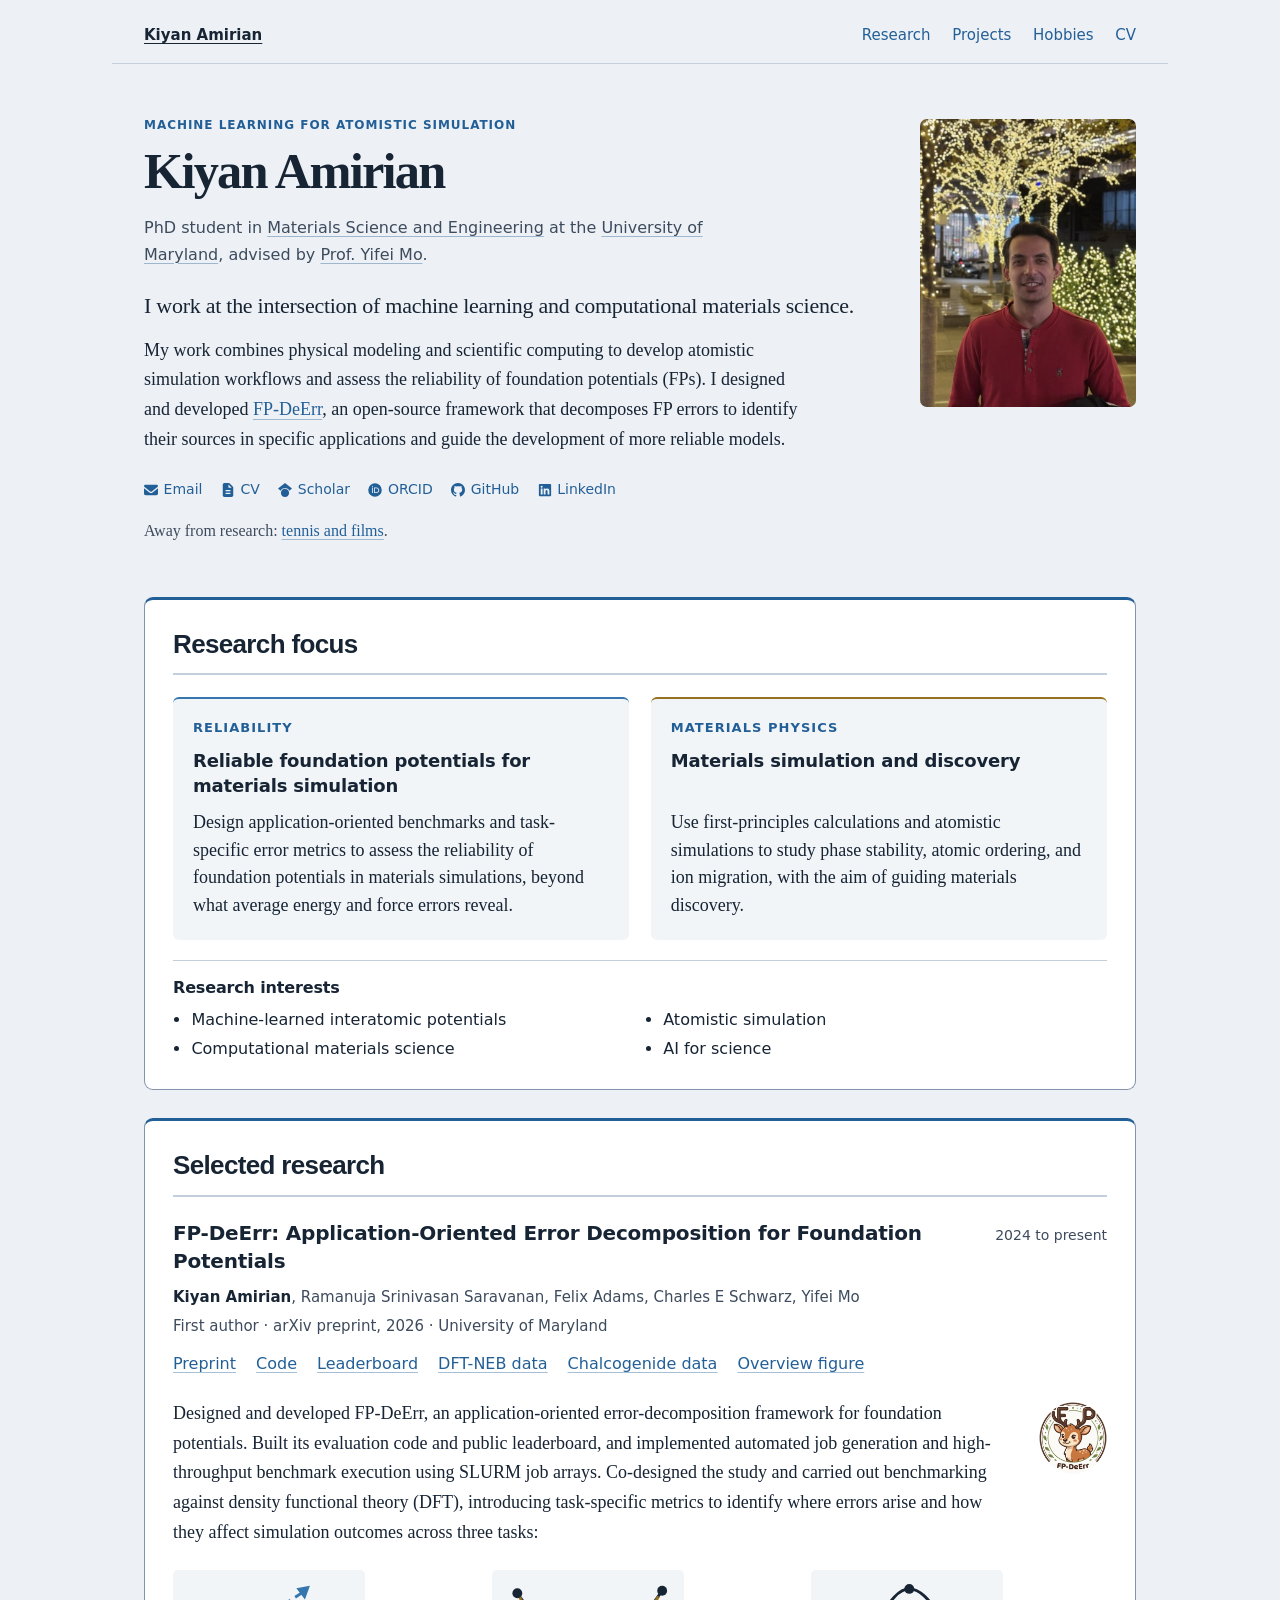
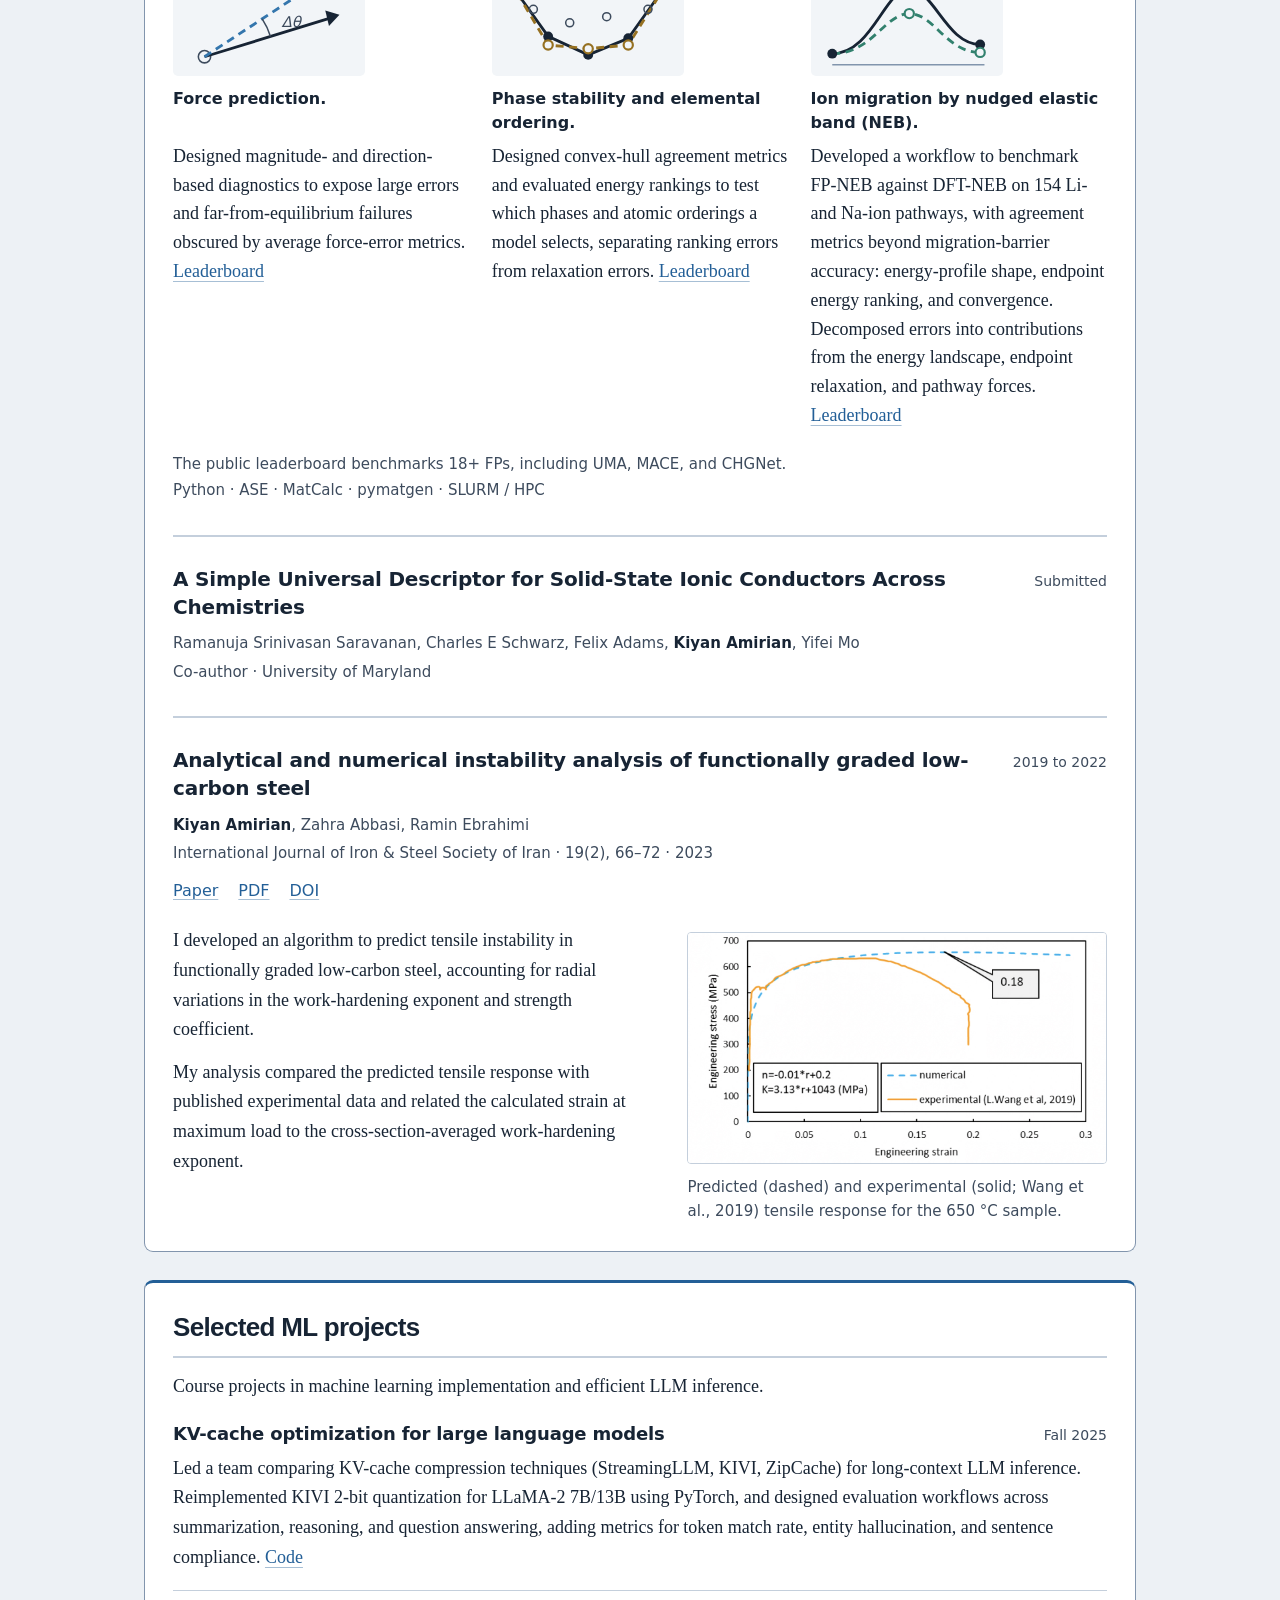
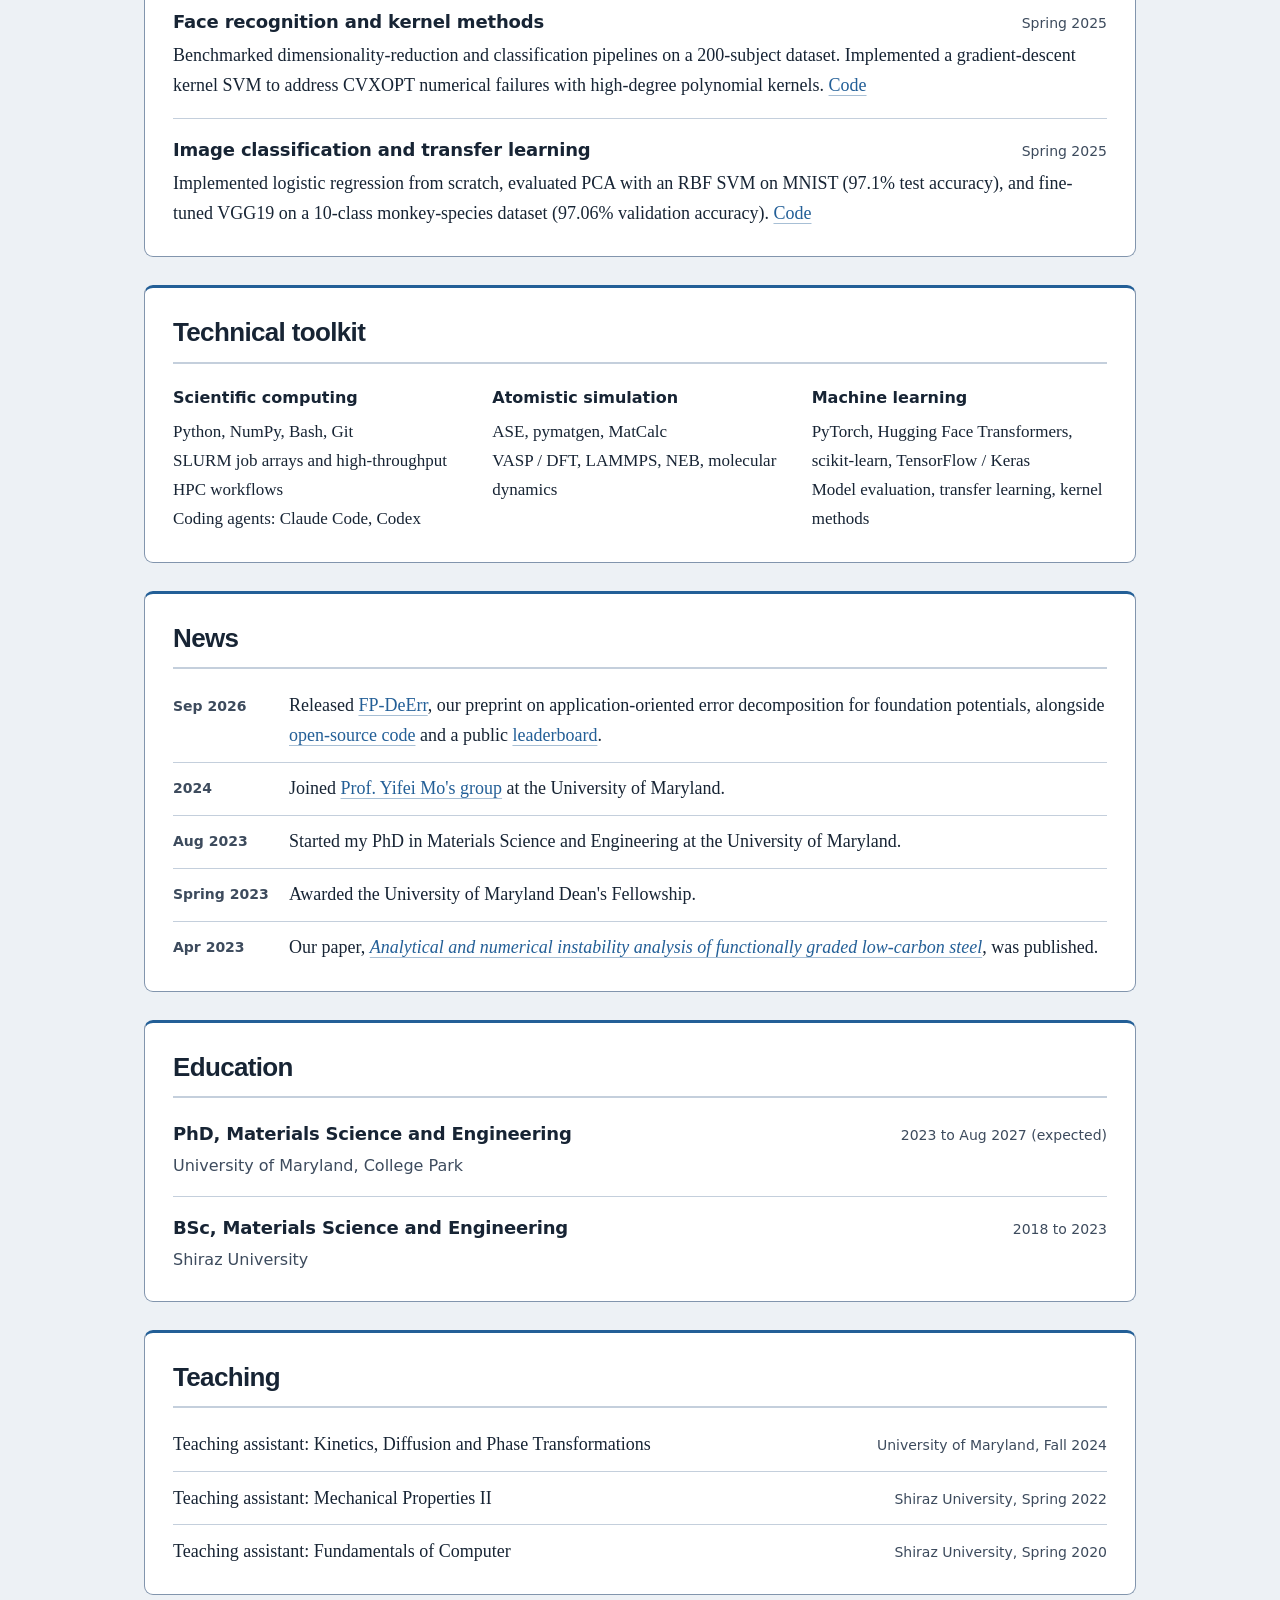
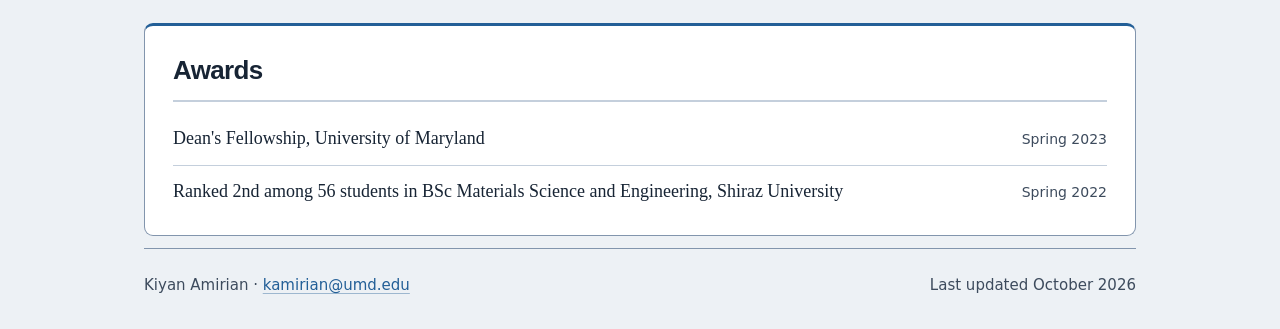
==== commit 6112223f: "Align website with current CV" ====
--- a/index.html
+++ b/index.html
@@ -111,10 +111,12 @@
         <a href="https://arxiv.org/abs/2609.05714">Preprint</a>
         <a href="https://github.com/mogroupumd/FP-DeErr">Code</a>
         <a href="https://mogroupumd.github.io/FP-DeErr/">Leaderboard</a>
+        <a href="https://doi.org/10.6084/m9.figshare.33332610">DFT-NEB data</a>
+        <a href="https://doi.org/10.6084/m9.figshare.33334329">Chalcogenide data</a>
         <a href="fp-deerr-overview.png">Overview figure</a>
       </p>
       <div class="project-body">
-        <p>Designed and developed FP-DeErr, an application-oriented error-decomposition framework for foundation potentials. Co-designed the study and carried out benchmarking against density functional theory (DFT), introducing task-specific metrics to identify where errors arise and how they affect simulation outcomes across three tasks:</p>
+        <p>Designed and developed FP-DeErr, an application-oriented error-decomposition framework for foundation potentials. Built its evaluation code and public leaderboard, and implemented automated job generation and high-throughput benchmark execution using SLURM job arrays. Co-designed the study and carried out benchmarking against density functional theory (DFT), introducing task-specific metrics to identify where errors arise and how they affect simulation outcomes across three tasks:</p>
         <figure class="logo">
           <a href="https://mogroupumd.github.io/FP-DeErr/"><img src="fp-deerr-logo.png" alt="FP-DeErr logo, linking to the leaderboard" width="520" height="548" loading="lazy"></a>
         </figure>
@@ -130,10 +132,19 @@
         </li>
         <li class="ion">
           <a class="task-fig" href="https://mogroupumd.github.io/FP-DeErr/ion-migration-neb.html" aria-label="Ion migration by NEB leaderboard"><svg viewBox="0 -6 270 152" aria-hidden="true"><line class="f-base" x1="15" y1="138" x2="262" y2="138"/><path class="f-dft" d="M 15 120 C 80 120, 100 15, 140 15 S 200 105, 255 105"/><path class="f-fp" d="M 15 120 C 80 120, 100 55, 140 55 S 200 118, 255 118"/><circle class="f-dft-fill" cx="15" cy="120" r="8"/><circle class="f-dft-fill" cx="140" cy="15" r="8"/><circle class="f-dft-fill" cx="255" cy="105" r="8"/><circle class="f-fp-pt" cx="140" cy="55" r="7.5"/><circle class="f-fp-pt" cx="255" cy="118" r="7.5"/></svg></a>
-          <p><strong>Ion migration by nudged elastic band (NEB).</strong> Designed agreement metrics beyond migration-barrier accuracy to assess FP reliability across 154 Li- and Na-ion pathways, testing energy-profile shape, endpoint energy ranking, and convergence. Decomposed errors into contributions from the energy landscape, endpoint relaxation, and pathway forces. <a href="https://mogroupumd.github.io/FP-DeErr/ion-migration-neb.html">Leaderboard</a></p>
+          <p><strong>Ion migration by nudged elastic band (NEB).</strong> Developed a workflow to benchmark FP-NEB against DFT-NEB on 154 Li- and Na-ion pathways, with agreement metrics beyond migration-barrier accuracy: energy-profile shape, endpoint energy ranking, and convergence. Decomposed errors into contributions from the energy landscape, endpoint relaxation, and pathway forces. <a href="https://mogroupumd.github.io/FP-DeErr/ion-migration-neb.html">Leaderboard</a></p>
         </li>
       </ul>
-      <p class="tools">Models evaluated include UMA, MACE, and CHGNet.<br>Python · ASE · MatCalc · pymatgen · SLURM / HPC</p>
+      <p class="tools">The public leaderboard benchmarks 18+ FPs, including UMA, MACE, and CHGNet.<br>Python · ASE · MatCalc · pymatgen · SLURM / HPC</p>
+    </article>
+
+    <article class="entry research-entry" id="ionic-descriptor">
+      <div class="entry-head">
+        <h3>A Simple Universal Descriptor for Solid-State Ionic Conductors Across Chemistries</h3>
+        <span class="when">Submitted</span>
+      </div>
+      <p class="authors">Ramanuja Srinivasan Saravanan, Charles E Schwarz, Felix Adams, <strong>Kiyan Amirian</strong>, Yifei Mo</p>
+      <p class="meta">Co-author · University of Maryland</p>
     </article>
 
     <article class="entry research-entry" id="graded-steel">
@@ -166,16 +177,16 @@
     <p class="section-intro">Course projects in machine learning implementation and efficient LLM inference.</p>
     <ul class="boxes">
       <li class="entry">
-        <div class="entry-head"><h3>KIVI KV-cache quantization</h3><span class="when">Fall 2025</span></div>
-        <p>Led a team comparison of KV-cache compression methods. Reimplemented KIVI quantization and designed evaluation workflows spanning summarization, reasoning, and question answering. <a href="https://github.com/kamirian/kivi-kv-cache-quantization">Code</a></p>
+        <div class="entry-head"><h3>KV-cache optimization for large language models</h3><span class="when">Fall 2025</span></div>
+        <p>Led a team comparing KV-cache compression techniques (StreamingLLM, KIVI, ZipCache) for long-context LLM inference. Reimplemented KIVI 2-bit quantization for LLaMA-2 7B/13B using PyTorch, and designed evaluation workflows across summarization, reasoning, and question answering, adding metrics for token match rate, entity hallucination, and sentence compliance. <a href="https://github.com/kamirian/kivi-kv-cache-quantization">Code</a></p>
       </li>
       <li class="entry">
         <div class="entry-head"><h3>Face recognition and kernel methods</h3><span class="when">Spring 2025</span></div>
         <p>Benchmarked dimensionality-reduction and classification pipelines on a 200-subject dataset. Implemented a gradient-descent kernel SVM to address CVXOPT numerical failures with high-degree polynomial kernels. <a href="https://github.com/kamirian/pattern-recognition-projects/tree/main/face_recognition">Code</a></p>
       </li>
       <li class="entry">
-        <div class="entry-head"><h3>Image classification</h3><span class="when">Spring 2025</span></div>
-        <p>Implemented logistic regression from scratch, evaluated PCA with an RBF SVM on MNIST (97.1% accuracy), and fine-tuned VGG19 on a 10-class species dataset (97.06% accuracy). <a href="https://github.com/kamirian/pattern-recognition-projects/tree/main/image_classification">Code</a></p>
+        <div class="entry-head"><h3>Image classification and transfer learning</h3><span class="when">Spring 2025</span></div>
+        <p>Implemented logistic regression from scratch, evaluated PCA with an RBF SVM on MNIST (97.1% test accuracy), and fine-tuned VGG19 on a 10-class monkey-species dataset (97.06% validation accuracy). <a href="https://github.com/kamirian/pattern-recognition-projects/tree/main/image_classification">Code</a></p>
       </li>
     </ul>
   </section>
@@ -183,9 +194,9 @@
   <section class="card" aria-labelledby="skills">
     <h2 id="skills">Technical toolkit</h2>
     <dl class="toolkit">
-      <div><dt>Scientific computing</dt><dd>Python, NumPy, Bash, Git<br>SLURM job arrays and HPC workflows</dd></div>
+      <div><dt>Scientific computing</dt><dd>Python, NumPy, Bash, Git<br>SLURM job arrays and high-throughput HPC workflows<br>Coding agents: Claude Code, Codex</dd></div>
       <div><dt>Atomistic simulation</dt><dd>ASE, pymatgen, MatCalc<br>VASP / DFT, LAMMPS, NEB, molecular dynamics</dd></div>
-      <div><dt>Machine learning</dt><dd>PyTorch, scikit-learn, TensorFlow / Keras<br>Model evaluation, transfer learning, kernel methods</dd></div>
+      <div><dt>Machine learning</dt><dd>PyTorch, Hugging Face Transformers, scikit-learn, TensorFlow / Keras<br>Model evaluation, transfer learning, kernel methods</dd></div>
     </dl>
   </section>
 
@@ -204,7 +215,7 @@
     <h2 id="education">Education</h2>
     <ul class="boxes">
       <li class="entry">
-        <div class="entry-head"><h3>PhD, Materials Science and Engineering</h3><span class="when">2023 to present</span></div>
+        <div class="entry-head"><h3>PhD, Materials Science and Engineering</h3><span class="when">2023 to Aug 2027 (expected)</span></div>
         <p class="meta">University of Maryland, College Park</p>
       </li>
       <li class="entry">
@@ -217,9 +228,9 @@
   <section class="card" aria-labelledby="teaching">
     <h2 id="teaching">Teaching</h2>
     <ul class="rows">
-      <li><span>Kinetics, Diffusion and Phase Transformations</span><span class="when">University of Maryland, Fall 2024</span></li>
-      <li><span>Mechanical Properties II</span><span class="when">Shiraz University, Spring 2022</span></li>
-      <li><span>Fundamentals of Computer</span><span class="when">Shiraz University, Spring 2020</span></li>
+      <li><span>Teaching assistant: Kinetics, Diffusion and Phase Transformations</span><span class="when">University of Maryland, Fall 2024</span></li>
+      <li><span>Teaching assistant: Mechanical Properties II</span><span class="when">Shiraz University, Spring 2022</span></li>
+      <li><span>Teaching assistant: Fundamentals of Computer</span><span class="when">Shiraz University, Spring 2020</span></li>
     </ul>
   </section>
 
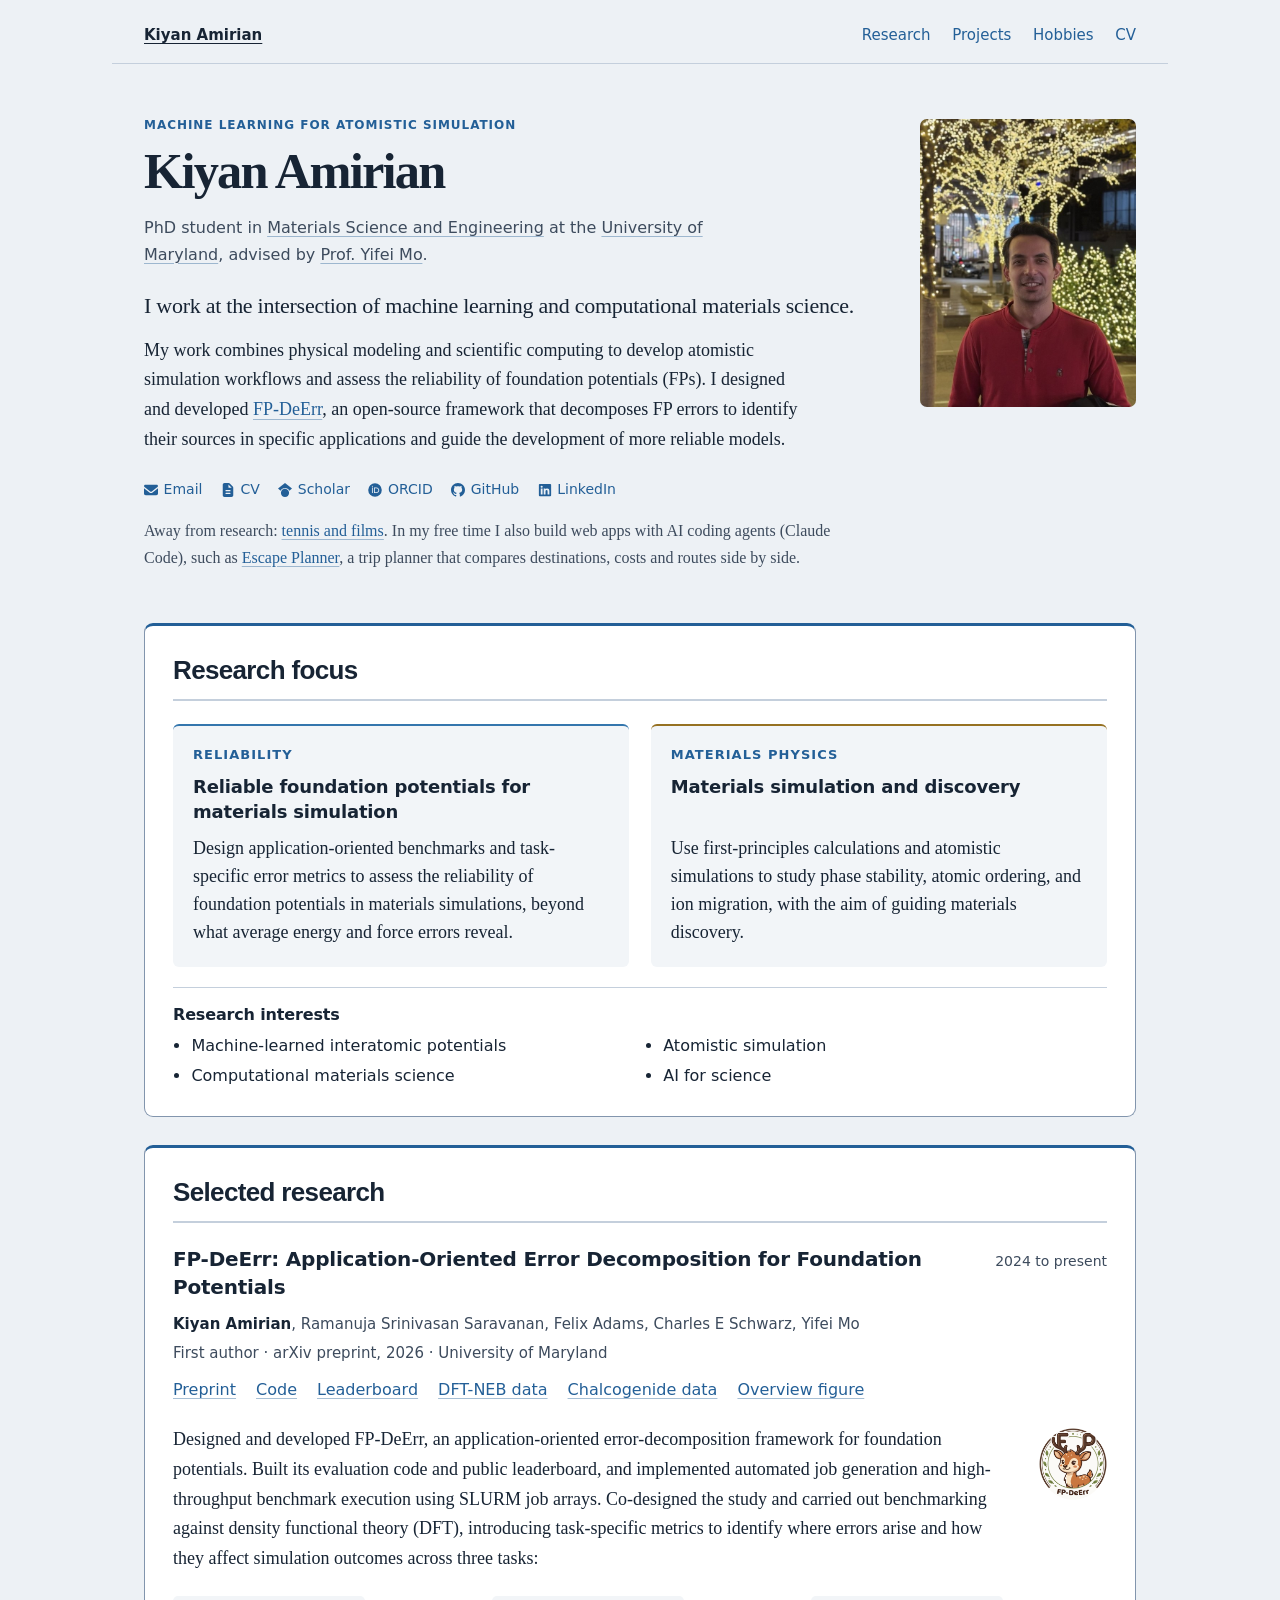
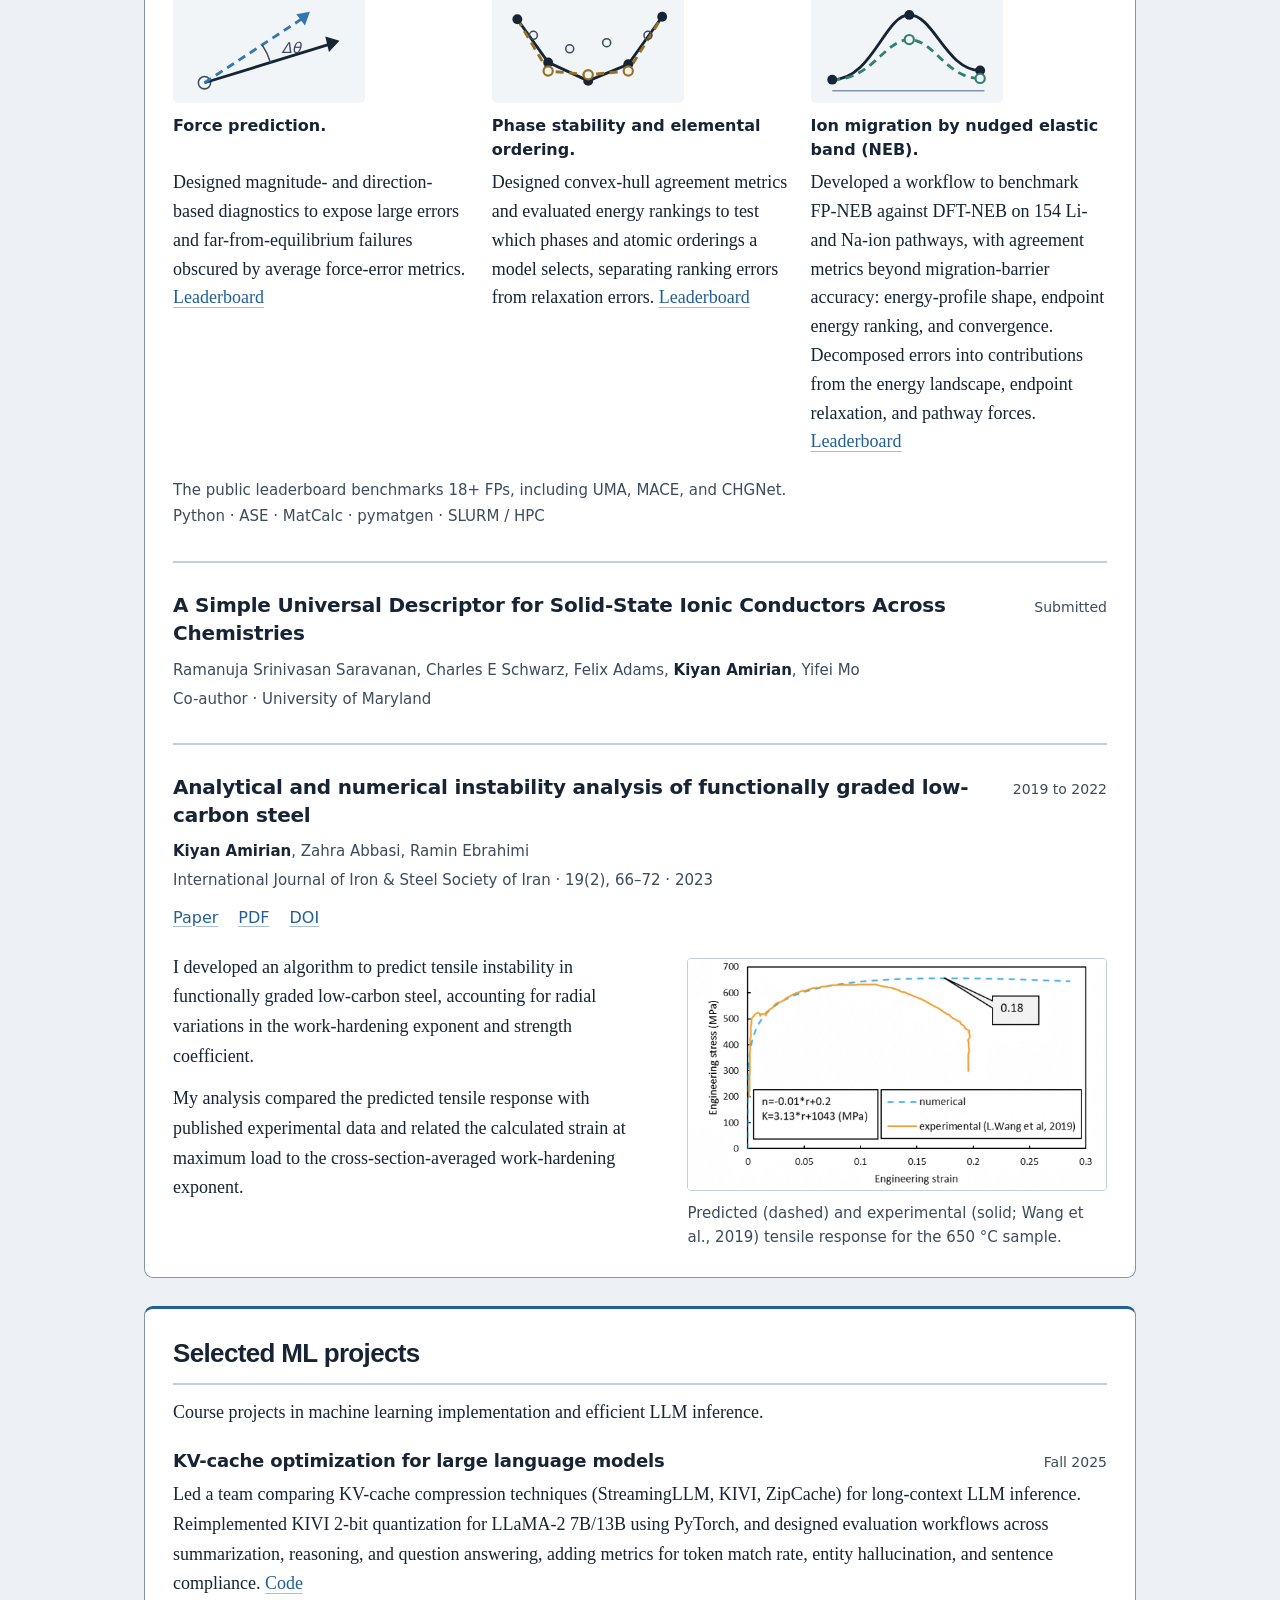
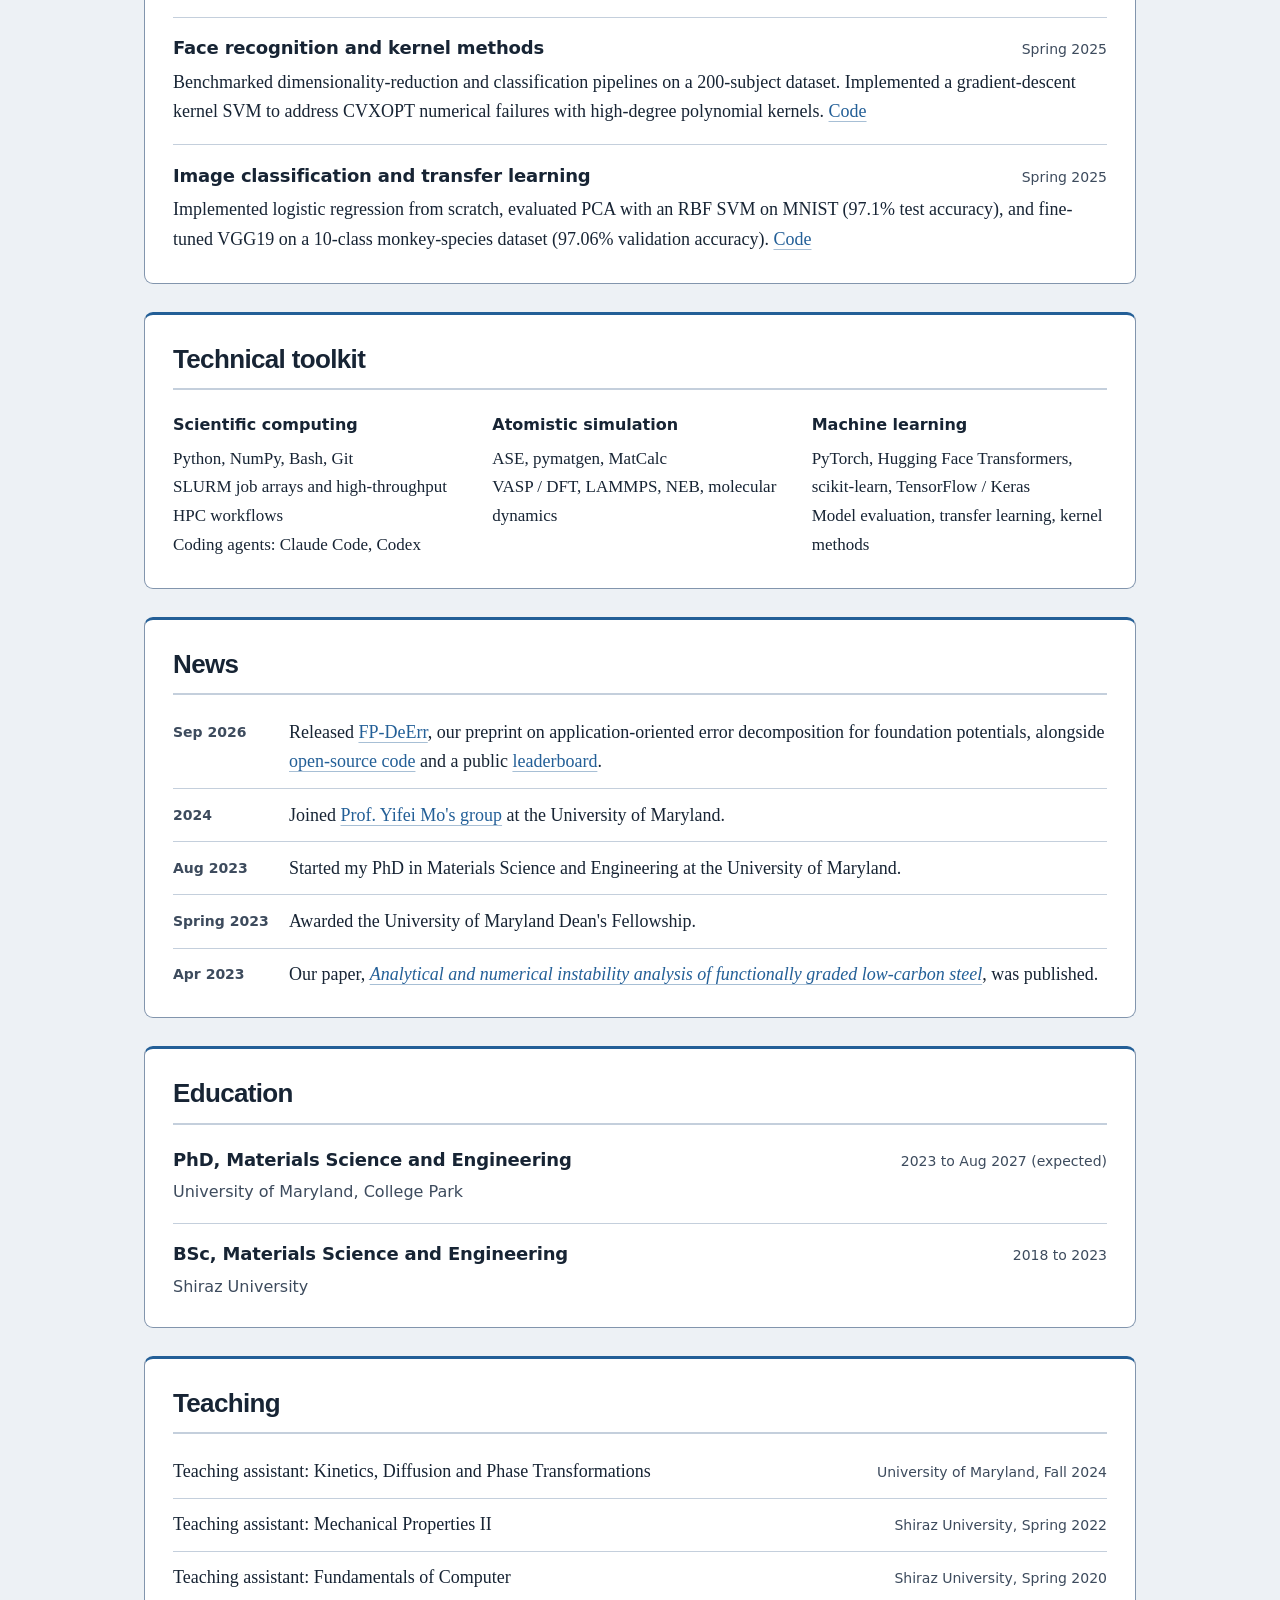
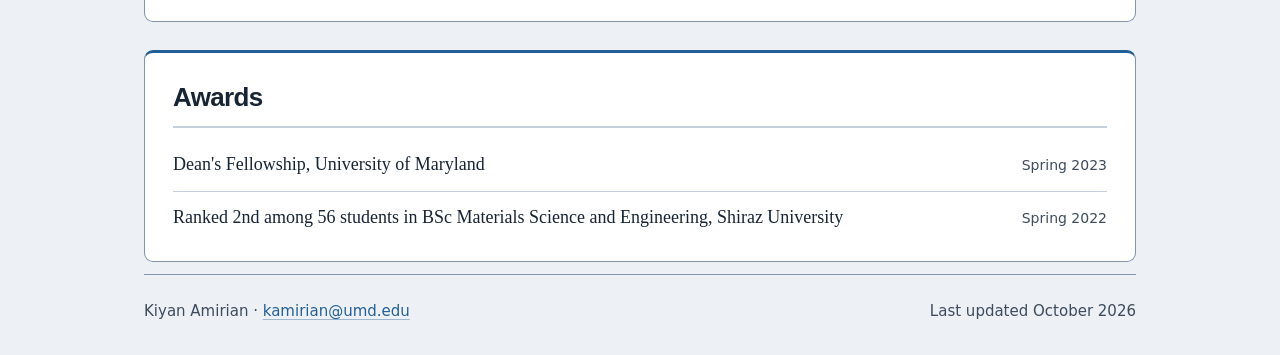
==== commit b4cd0458: "Add Escape Planner to Hobbies and home page" ====
--- a/index.html
+++ b/index.html
@@ -73,7 +73,7 @@
         <li><a class="github" href="https://github.com/kamirian"><svg aria-hidden="true" focusable="false" width="14" height="14" xmlns="http://www.w3.org/2000/svg" viewBox="0 0 512 512"><!--! Font Awesome Free 7.3.1 by @fontawesome - https://fontawesome.com License - https://fontawesome.com/license/free (Icons: CC BY 4.0, Fonts: SIL OFL 1.1, Code: MIT License) Copyright 2026 Fonticons, Inc. --><path fill="currentColor" d="M216.5 362.5c-66-8-112.5-55.5-112.5-117 0-25 9-52 24-70-6.5-16.5-5.5-51.5 2-66 20-2.5 47 8 63 22.5 19-6 39-9 63.5-9s44.5 3 62.5 8.5c15.5-14 43-24.5 63-22 7 13.5 8 48.5 1.5 65.5 16 19 24.5 44.5 24.5 70.5 0 61.5-46.5 108-113.5 116.5 17 11 28.5 35 28.5 62.5l0 52C323 491.5 335.5 500 350.5 494 441 459.5 512 369 512 257 512 115.5 397 0 255.5 0S0 115.5 0 257c0 111 70.5 203 165.5 237.5 13.5 5 26.5-4 26.5-17.5l0-40c-7 3-16 5-24 5-33 0-52.5-18-66.5-51.5-5.5-13.5-11.5-21.5-23-23-6-.5-8-3-8-6 0-6 10-10.5 20-10.5 14.5 0 27 9 40 27.5 10 14.5 20.5 21 33 21s20.5-4.5 32-16c8.5-8.5 15-16 21-21z"/></svg><span>GitHub</span></a></li>
         <li><a class="linkedin" href="https://www.linkedin.com/in/kiyan-amirian-370240180"><svg aria-hidden="true" focusable="false" width="14" height="14" xmlns="http://www.w3.org/2000/svg" viewBox="0 0 448 512"><!--! Font Awesome Free 7.3.1 by @fontawesome - https://fontawesome.com License - https://fontawesome.com/license/free (Icons: CC BY 4.0, Fonts: SIL OFL 1.1, Code: MIT License) Copyright 2026 Fonticons, Inc. --><path fill="currentColor" d="M416 32L31.9 32C14.3 32 0 46.5 0 64.3L0 447.7C0 465.5 14.3 480 31.9 480L416 480c17.6 0 32-14.5 32-32.3l0-383.4C448 46.5 433.6 32 416 32zM135.4 416l-66.4 0 0-213.8 66.5 0 0 213.8-.1 0zM102.2 96a38.5 38.5 0 1 1 0 77 38.5 38.5 0 1 1 0-77zM384.3 416l-66.4 0 0-104c0-24.8-.5-56.7-34.5-56.7-34.6 0-39.9 27-39.9 54.9l0 105.8-66.4 0 0-213.8 63.7 0 0 29.2 .9 0c8.9-16.8 30.6-34.5 62.9-34.5 67.2 0 79.7 44.3 79.7 101.9l0 117.2z"/></svg><span>LinkedIn</span></a></li>
       </ul>
-      <p class="personal">Away from research: <a href="hobbies.html">tennis and films</a>.</p>
+      <p class="personal">Away from research: <a href="hobbies.html">tennis and films</a>. In my free time I also build web apps with AI coding agents (Claude Code), such as <a href="hobbies.html#escape-planner">Escape Planner</a>, a trip planner that compares destinations, costs and routes side by side.</p>
     </div>
     <figure class="portrait">
       <img src="photo.jpg" alt="Portrait of Kiyan Amirian" width="600" height="800">
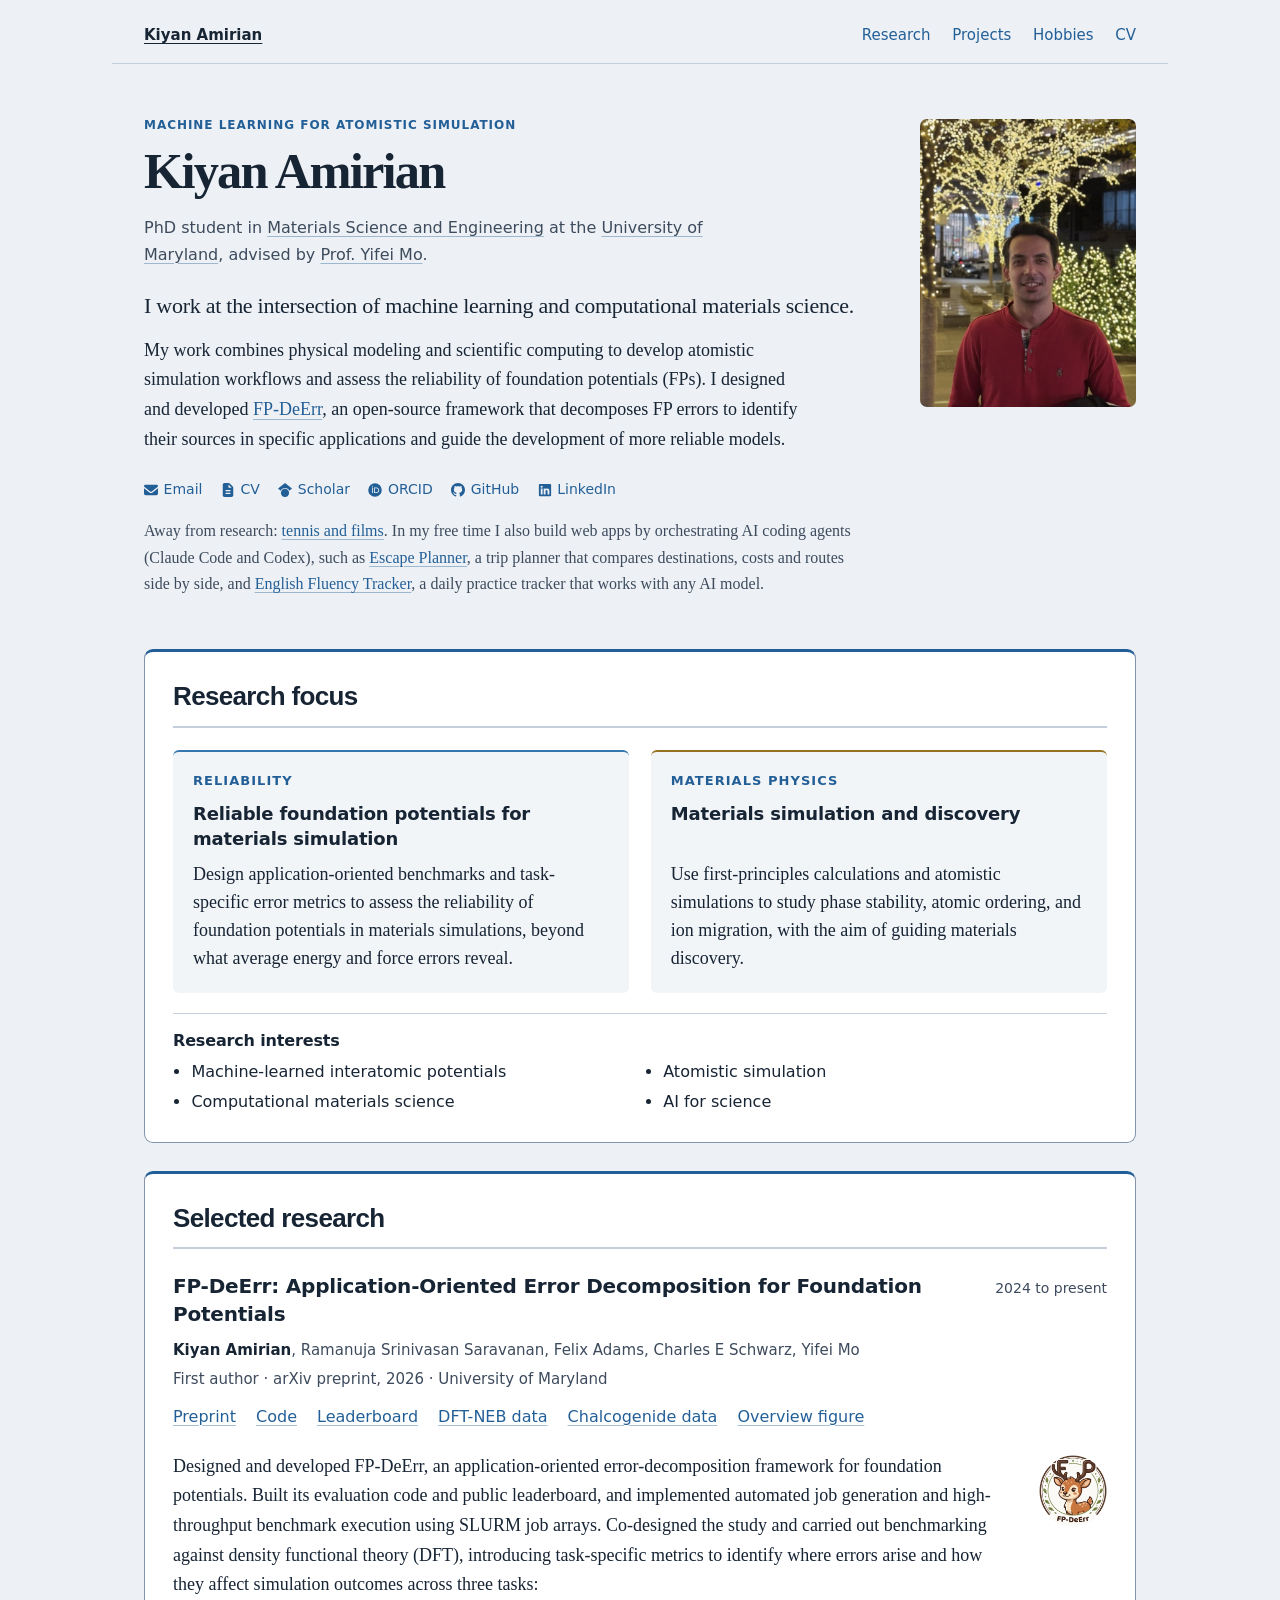
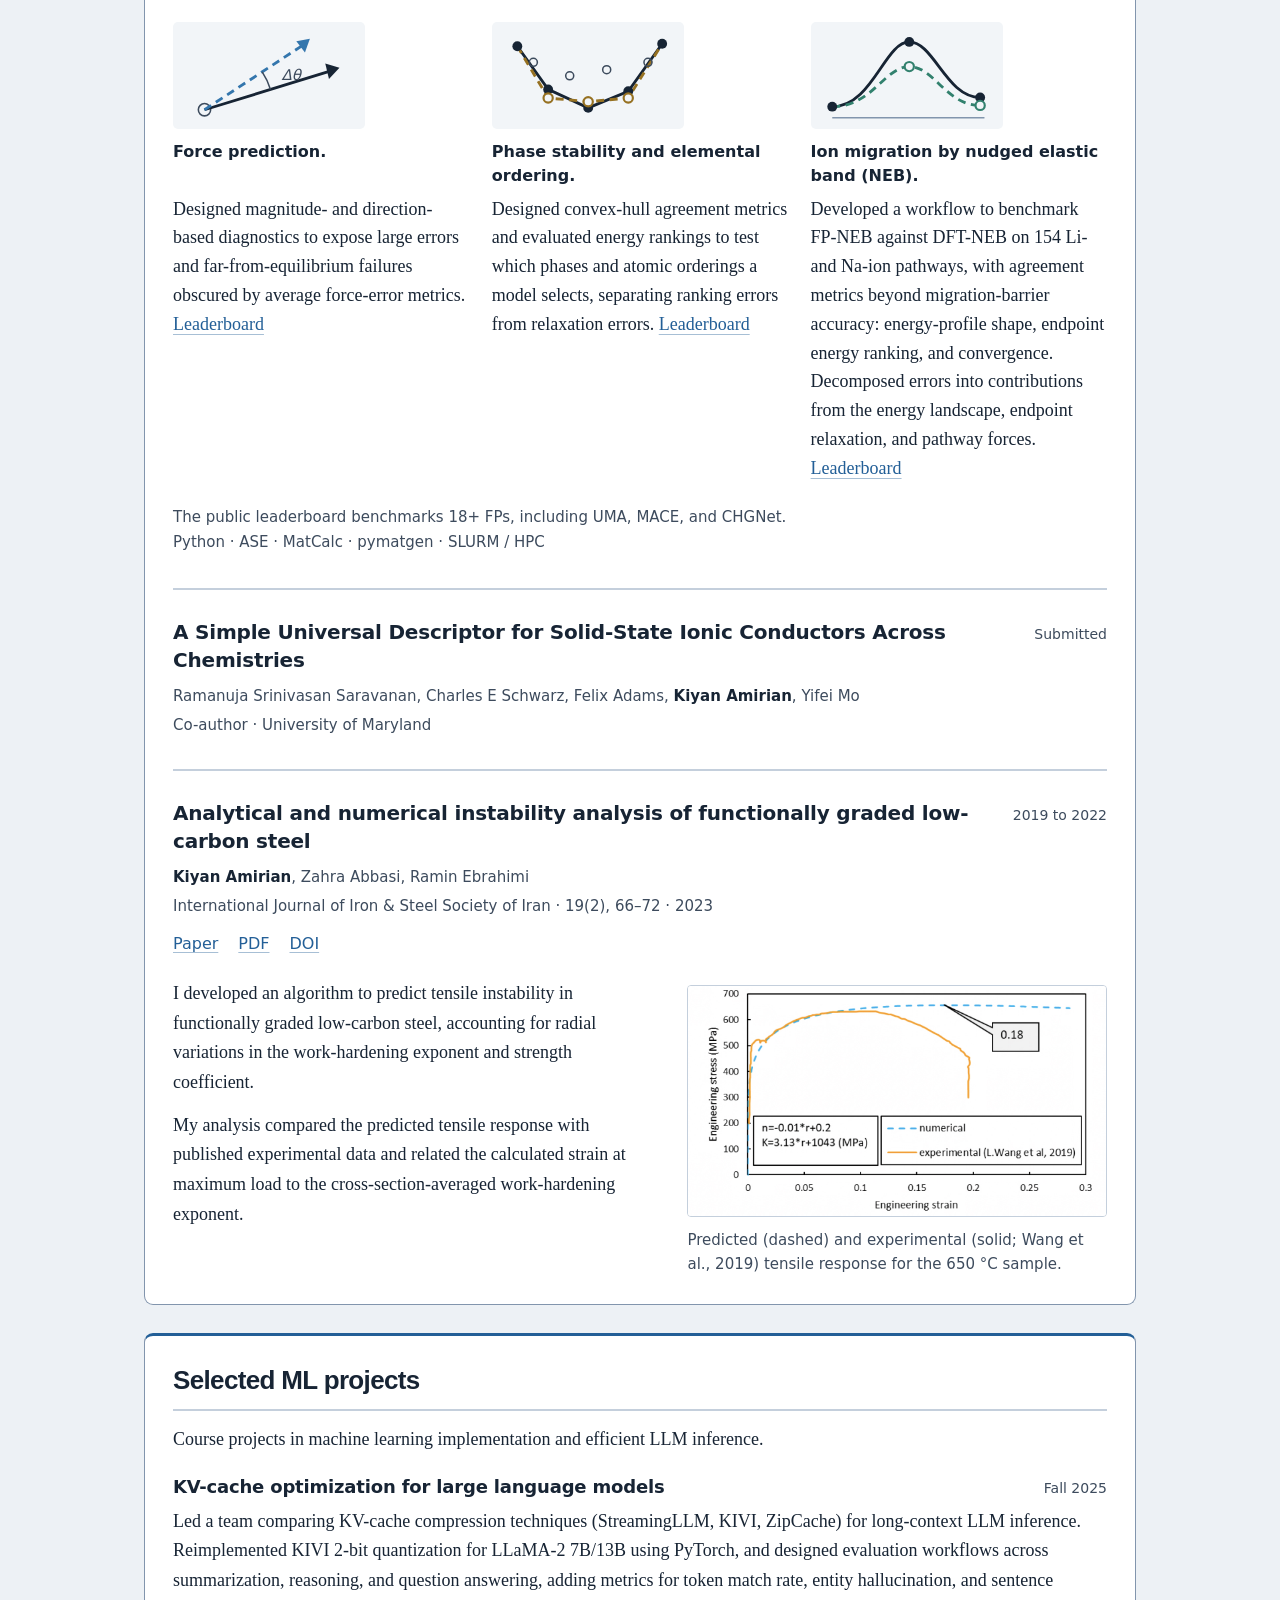
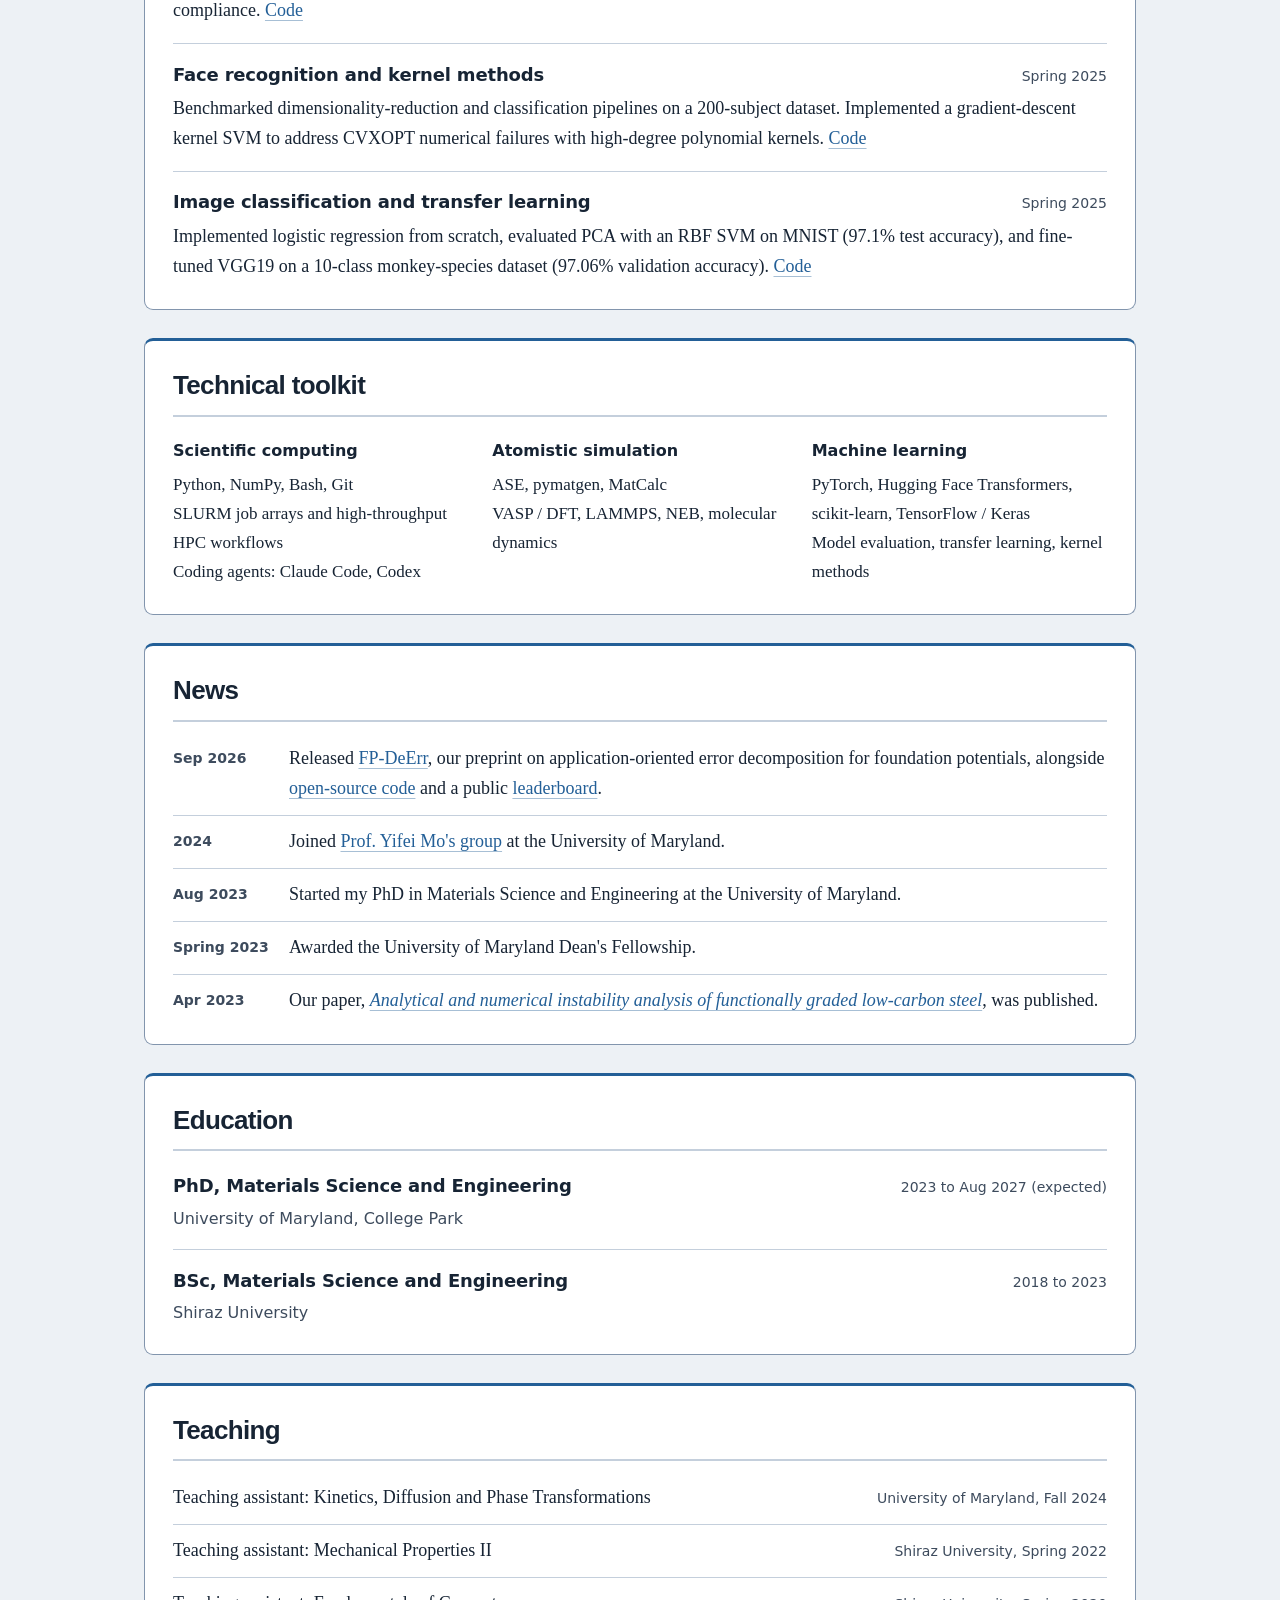
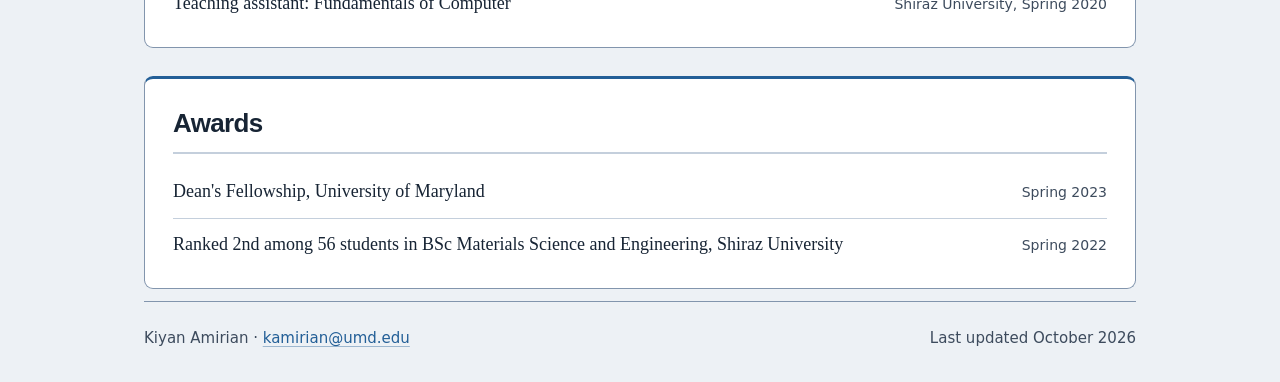
==== commit 5c81499a: "Add English Fluency Tracker to Hobbies and home page" ====
--- a/index.html
+++ b/index.html
@@ -73,7 +73,7 @@
         <li><a class="github" href="https://github.com/kamirian"><svg aria-hidden="true" focusable="false" width="14" height="14" xmlns="http://www.w3.org/2000/svg" viewBox="0 0 512 512"><!--! Font Awesome Free 7.3.1 by @fontawesome - https://fontawesome.com License - https://fontawesome.com/license/free (Icons: CC BY 4.0, Fonts: SIL OFL 1.1, Code: MIT License) Copyright 2026 Fonticons, Inc. --><path fill="currentColor" d="M216.5 362.5c-66-8-112.5-55.5-112.5-117 0-25 9-52 24-70-6.5-16.5-5.5-51.5 2-66 20-2.5 47 8 63 22.5 19-6 39-9 63.5-9s44.5 3 62.5 8.5c15.5-14 43-24.5 63-22 7 13.5 8 48.5 1.5 65.5 16 19 24.5 44.5 24.5 70.5 0 61.5-46.5 108-113.5 116.5 17 11 28.5 35 28.5 62.5l0 52C323 491.5 335.5 500 350.5 494 441 459.5 512 369 512 257 512 115.5 397 0 255.5 0S0 115.5 0 257c0 111 70.5 203 165.5 237.5 13.5 5 26.5-4 26.5-17.5l0-40c-7 3-16 5-24 5-33 0-52.5-18-66.5-51.5-5.5-13.5-11.5-21.5-23-23-6-.5-8-3-8-6 0-6 10-10.5 20-10.5 14.5 0 27 9 40 27.5 10 14.5 20.5 21 33 21s20.5-4.5 32-16c8.5-8.5 15-16 21-21z"/></svg><span>GitHub</span></a></li>
         <li><a class="linkedin" href="https://www.linkedin.com/in/kiyan-amirian-370240180"><svg aria-hidden="true" focusable="false" width="14" height="14" xmlns="http://www.w3.org/2000/svg" viewBox="0 0 448 512"><!--! Font Awesome Free 7.3.1 by @fontawesome - https://fontawesome.com License - https://fontawesome.com/license/free (Icons: CC BY 4.0, Fonts: SIL OFL 1.1, Code: MIT License) Copyright 2026 Fonticons, Inc. --><path fill="currentColor" d="M416 32L31.9 32C14.3 32 0 46.5 0 64.3L0 447.7C0 465.5 14.3 480 31.9 480L416 480c17.6 0 32-14.5 32-32.3l0-383.4C448 46.5 433.6 32 416 32zM135.4 416l-66.4 0 0-213.8 66.5 0 0 213.8-.1 0zM102.2 96a38.5 38.5 0 1 1 0 77 38.5 38.5 0 1 1 0-77zM384.3 416l-66.4 0 0-104c0-24.8-.5-56.7-34.5-56.7-34.6 0-39.9 27-39.9 54.9l0 105.8-66.4 0 0-213.8 63.7 0 0 29.2 .9 0c8.9-16.8 30.6-34.5 62.9-34.5 67.2 0 79.7 44.3 79.7 101.9l0 117.2z"/></svg><span>LinkedIn</span></a></li>
       </ul>
-      <p class="personal">Away from research: <a href="hobbies.html">tennis and films</a>. In my free time I also build web apps with AI coding agents (Claude Code), such as <a href="hobbies.html#escape-planner">Escape Planner</a>, a trip planner that compares destinations, costs and routes side by side.</p>
+      <p class="personal">Away from research: <a href="hobbies.html">tennis and films</a>. In my free time I also build web apps by orchestrating AI coding agents (Claude Code and Codex), such as <a href="hobbies.html#escape-planner">Escape Planner</a>, a trip planner that compares destinations, costs and routes side by side, and <a href="hobbies.html#english-fluency-tracker">English Fluency Tracker</a>, a daily practice tracker that works with any AI model.</p>
     </div>
     <figure class="portrait">
       <img src="photo.jpg" alt="Portrait of Kiyan Amirian" width="600" height="800">
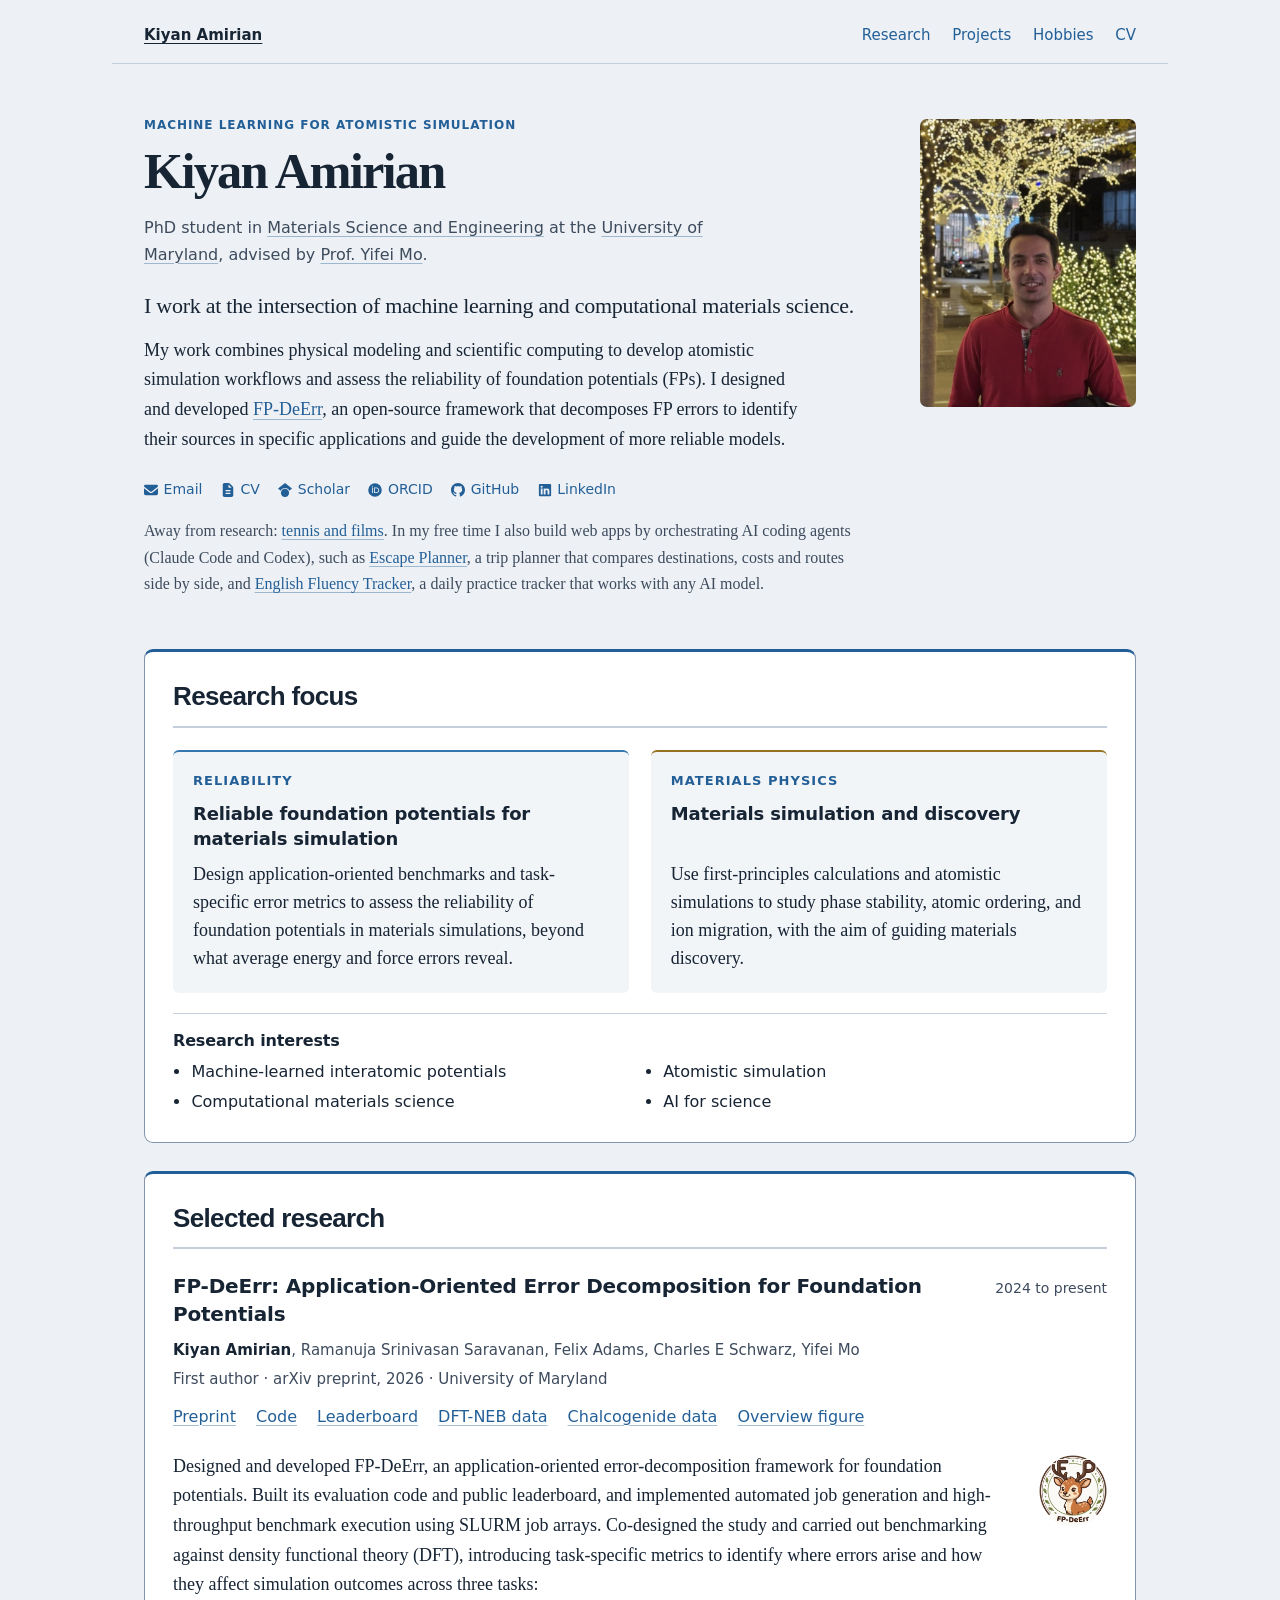
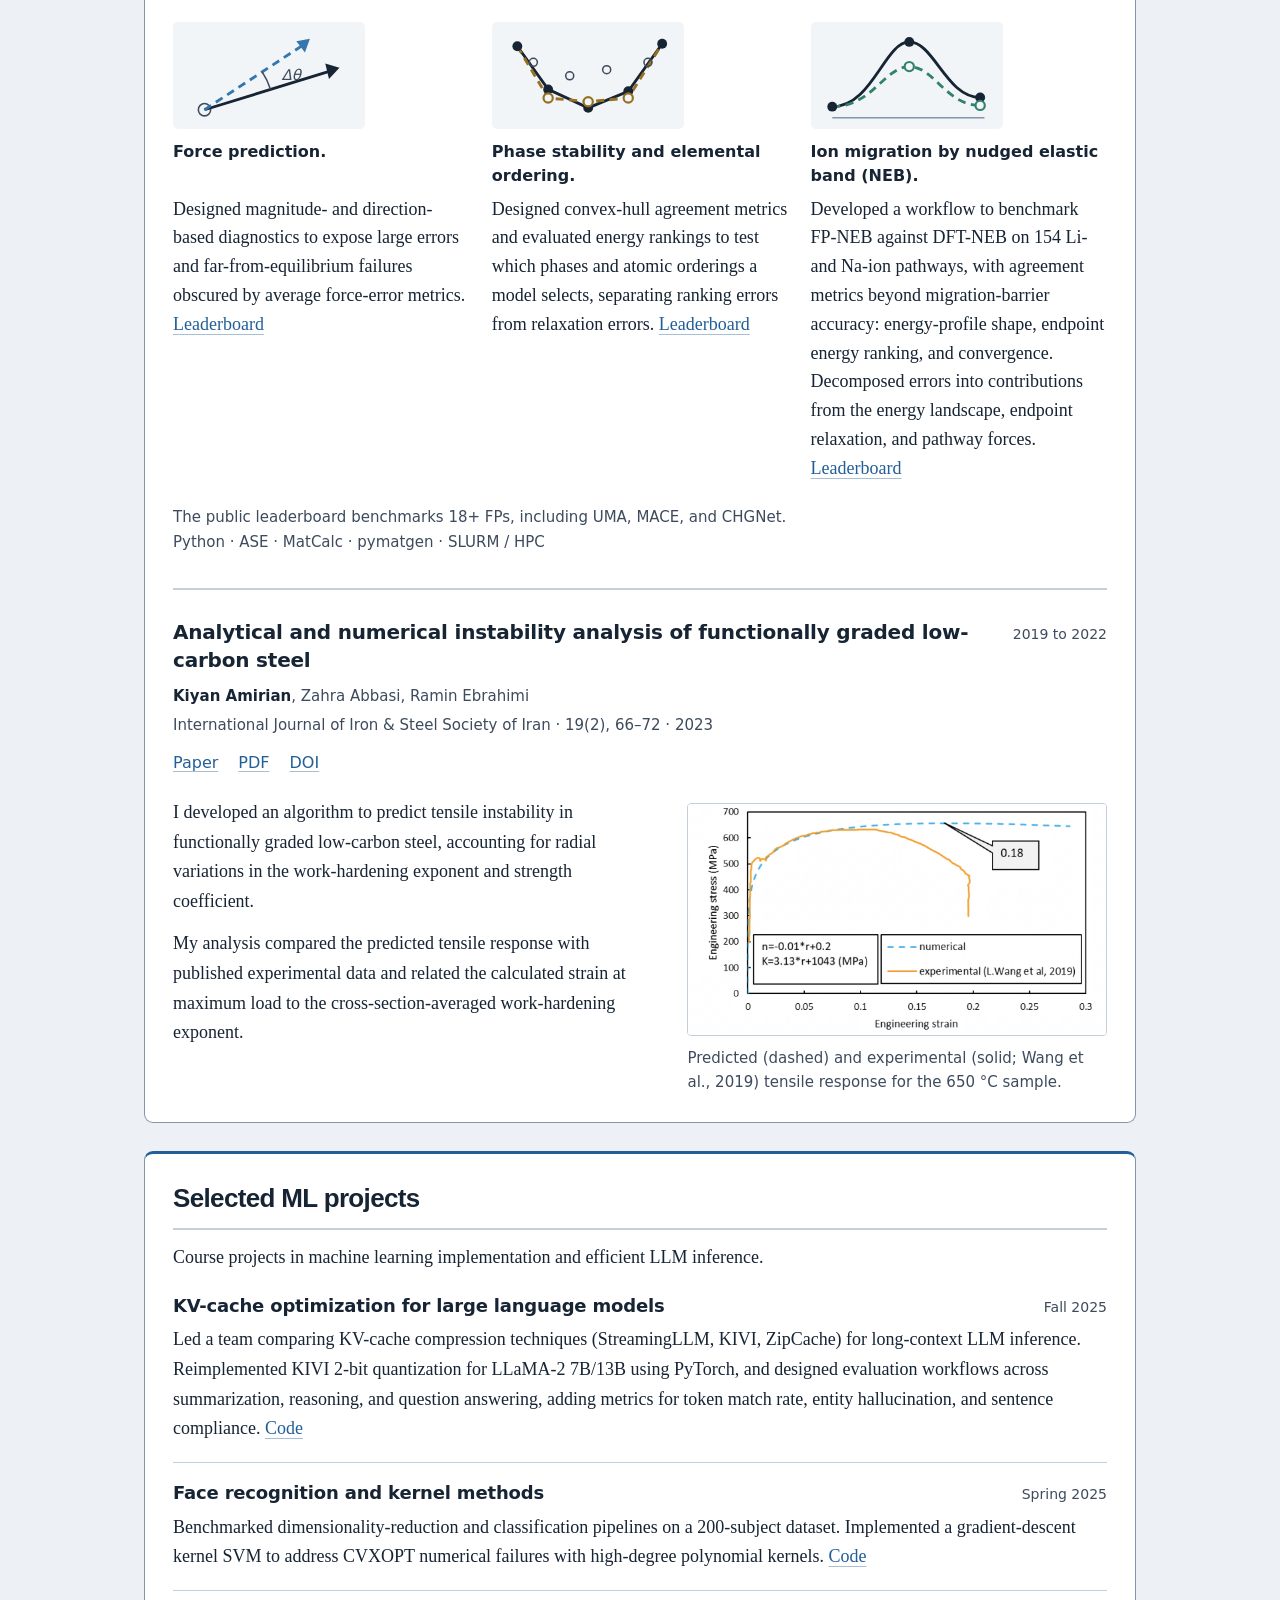
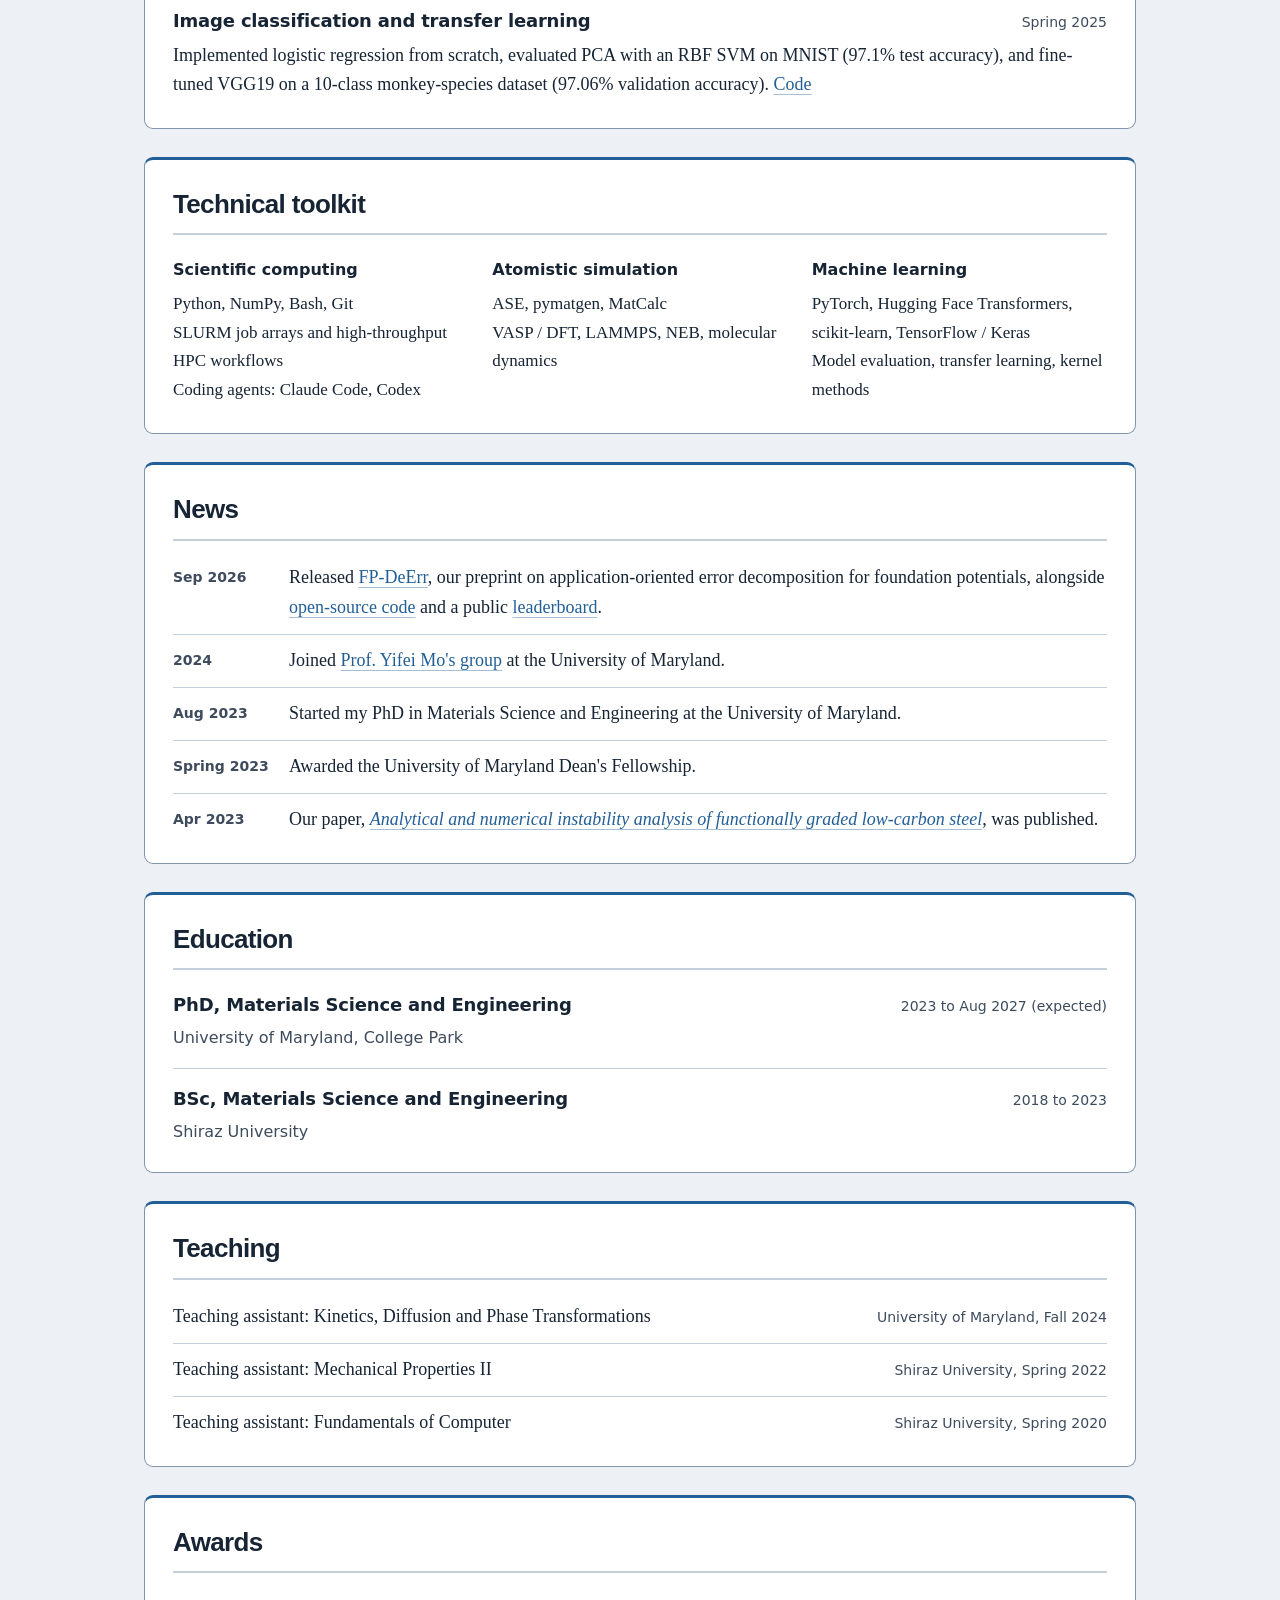
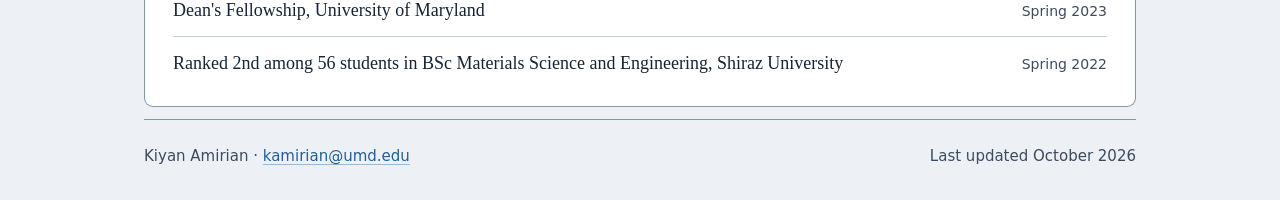
==== commit cdec5db7: "Remove descriptor manuscript entry" ====
--- a/index.html
+++ b/index.html
@@ -138,15 +138,6 @@
       <p class="tools">The public leaderboard benchmarks 18+ FPs, including UMA, MACE, and CHGNet.<br>Python · ASE · MatCalc · pymatgen · SLURM / HPC</p>
     </article>
 
-    <article class="entry research-entry" id="ionic-descriptor">
-      <div class="entry-head">
-        <h3>A Simple Universal Descriptor for Solid-State Ionic Conductors Across Chemistries</h3>
-        <span class="when">Submitted</span>
-      </div>
-      <p class="authors">Ramanuja Srinivasan Saravanan, Charles E Schwarz, Felix Adams, <strong>Kiyan Amirian</strong>, Yifei Mo</p>
-      <p class="meta">Co-author · University of Maryland</p>
-    </article>
-
     <article class="entry research-entry" id="graded-steel">
       <div class="entry-head">
         <h3>Analytical and numerical instability analysis of functionally graded low-carbon steel</h3>
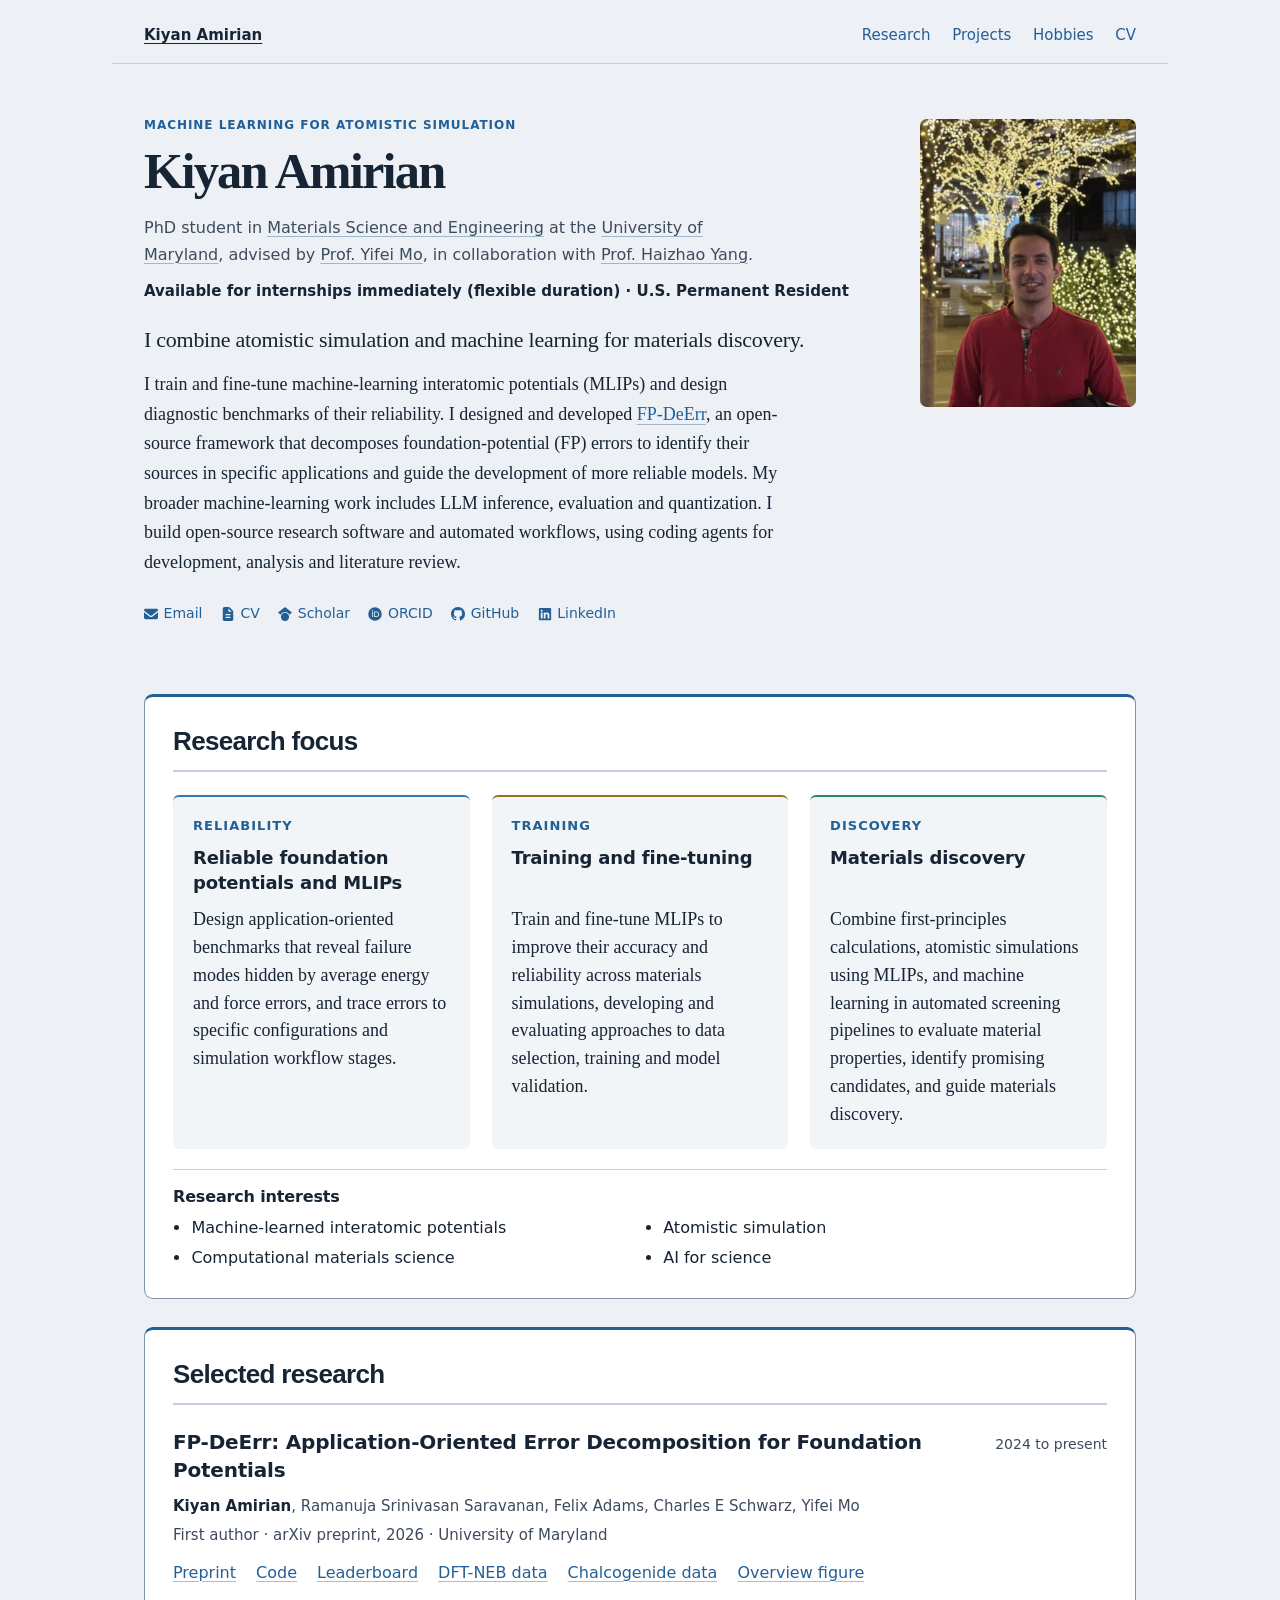
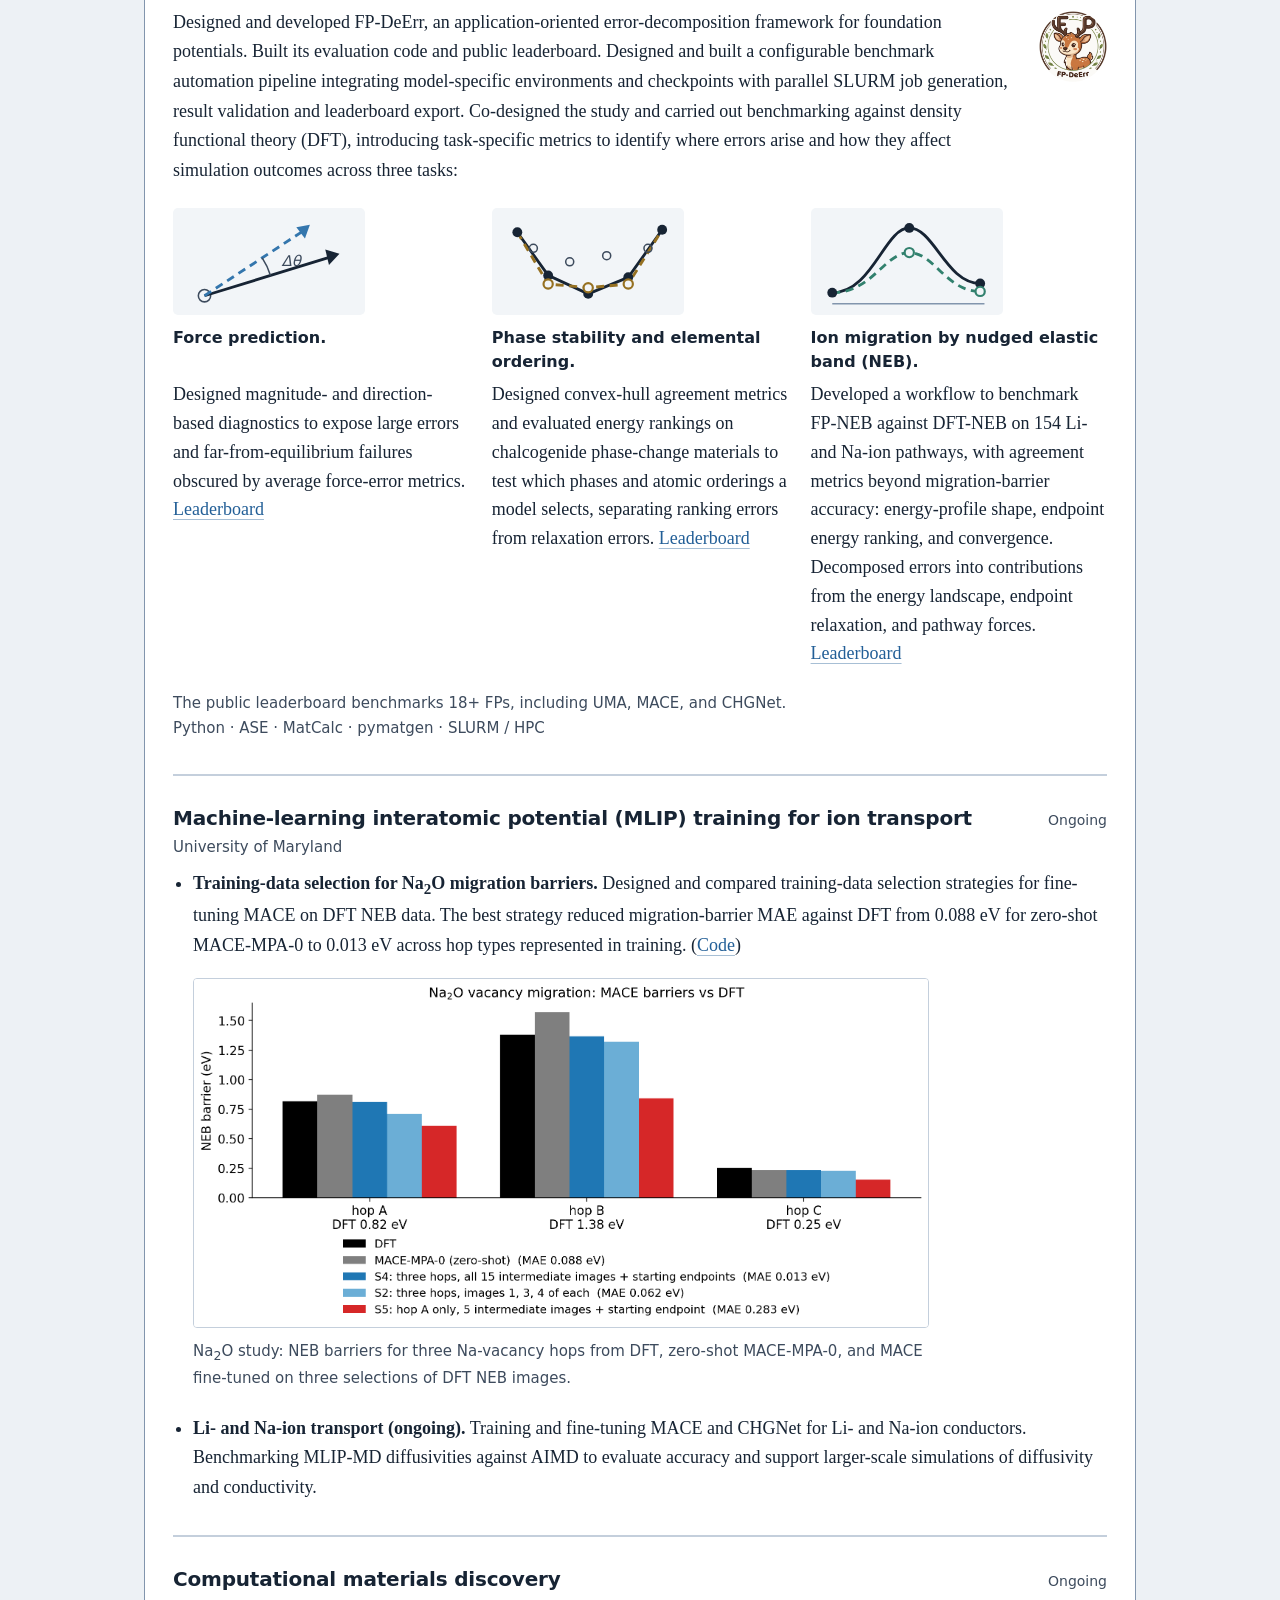
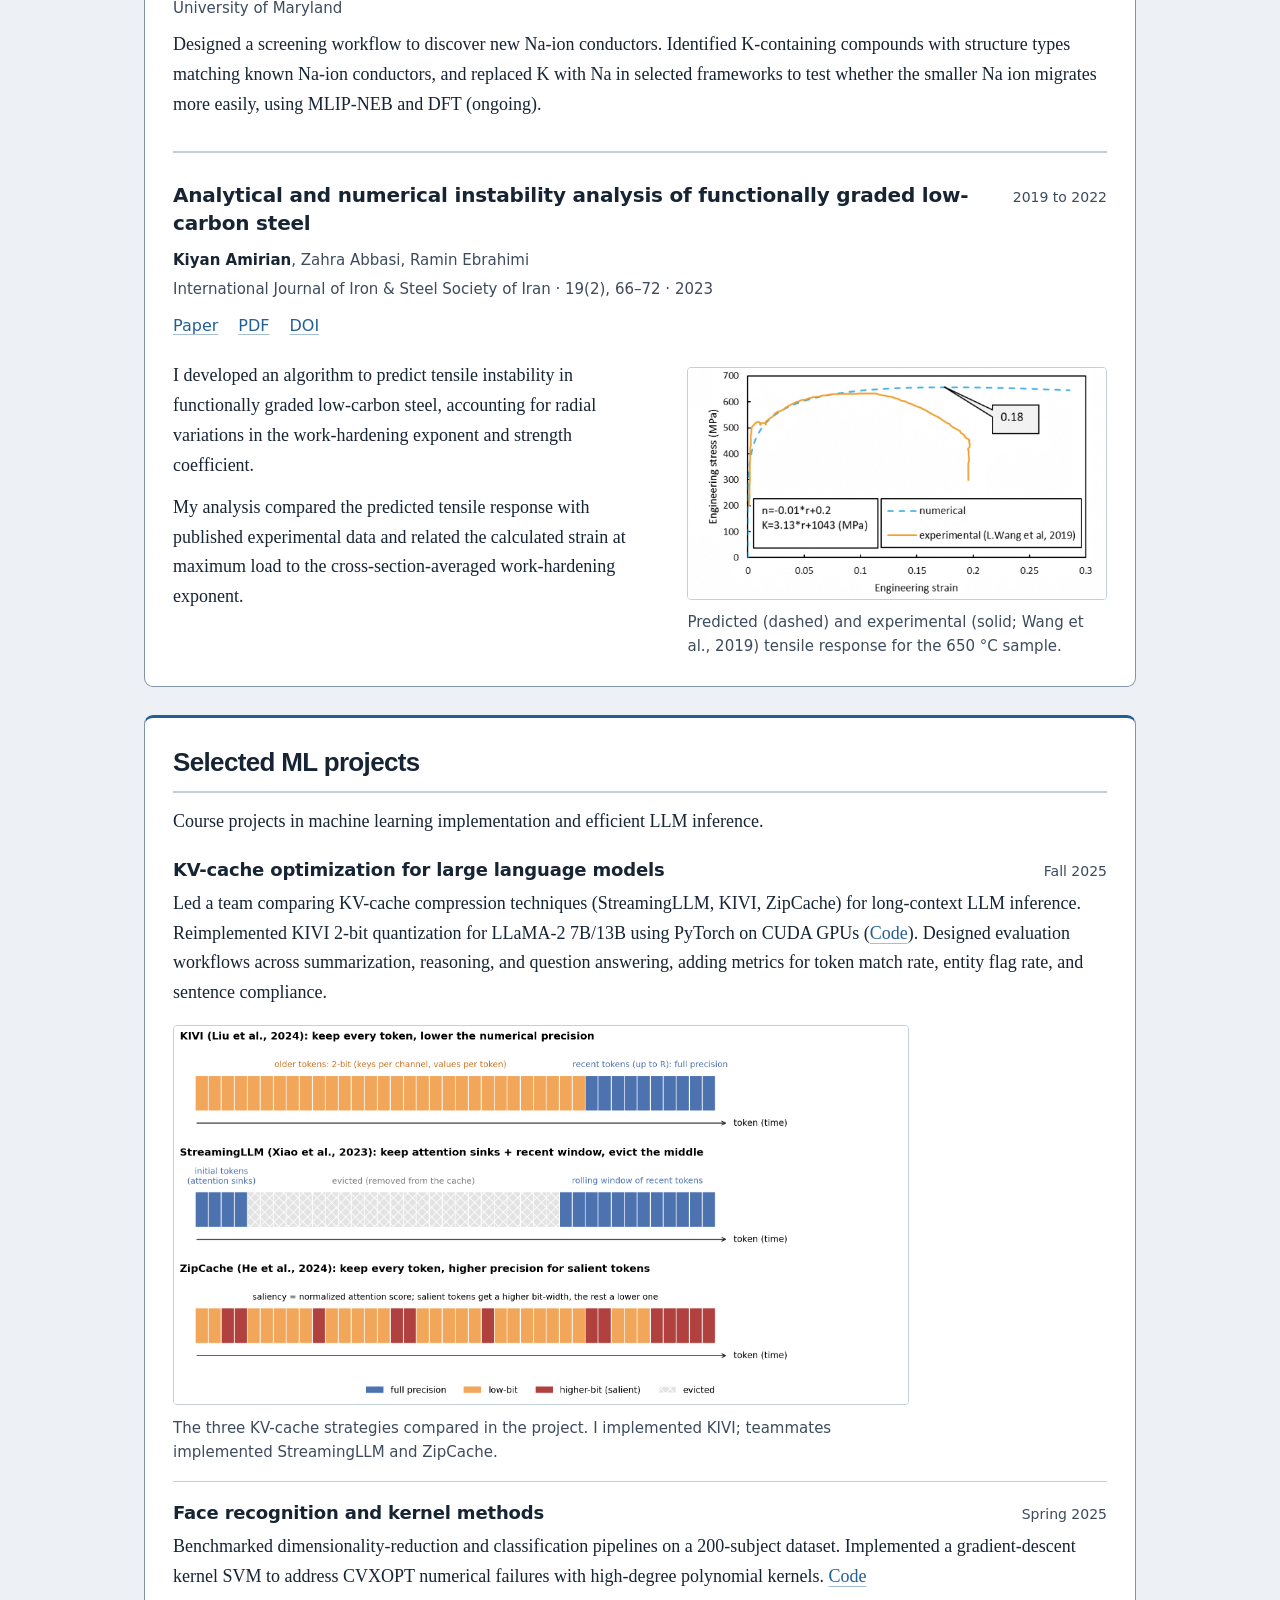
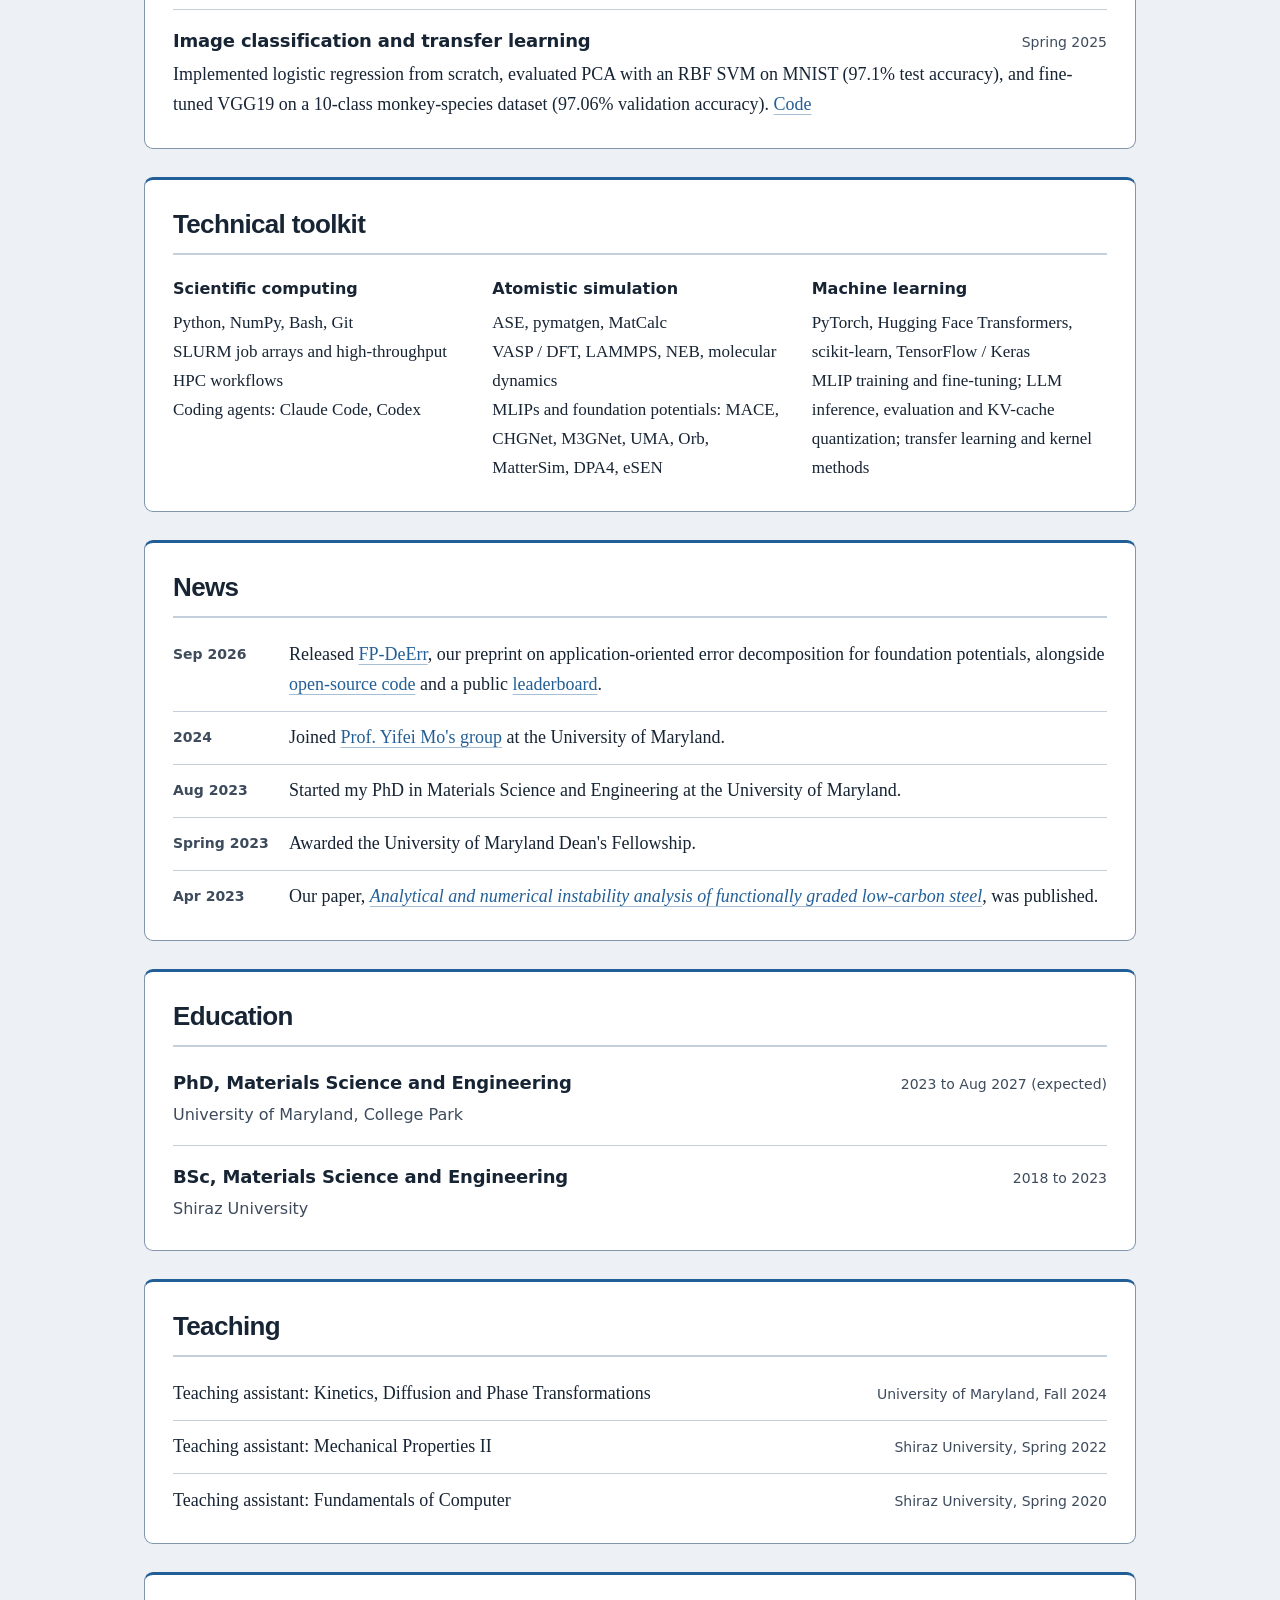
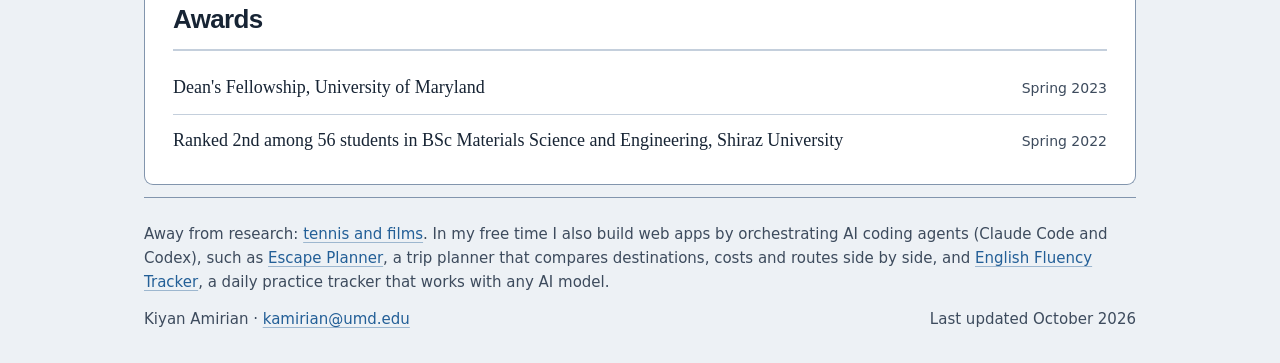
==== commit 03dbc196: "Update site to match latest CV and add project figures" ====
--- a/index.html
+++ b/index.html
@@ -4,7 +4,7 @@
 <meta charset="utf-8">
 <meta name="viewport" content="width=device-width, initial-scale=1">
 <title>Kiyan Amirian | PhD Student, University of Maryland</title>
-<meta name="description" content="Kiyan Amirian, PhD student in Materials Science and Engineering at the University of Maryland. Application-oriented benchmarks, error decomposition, and reliable foundation potentials for materials simulation.">
+<meta name="description" content="Kiyan Amirian, PhD student in Materials Science and Engineering at the University of Maryland. Atomistic simulation and machine learning for materials discovery: machine-learning interatomic potentials, diagnostic benchmarks, and reliable foundation potentials.">
 <meta name="google-site-verification" content="5pK13K2RclhC91JU0y3HVxyg9ny5Kujt7pJMzuO2uZ0" />
 <link rel="canonical" href="https://kamirian.github.io/">
 <link rel="icon" href="favicon.svg" type="image/svg+xml">
@@ -12,7 +12,7 @@
 <link rel="apple-touch-icon" href="apple-touch-icon.png">
 <meta property="og:type" content="profile">
 <meta property="og:title" content="Kiyan Amirian">
-<meta property="og:description" content="PhD student in Materials Science and Engineering at the University of Maryland. Application-oriented benchmarks, error decomposition, and reliable foundation potentials for materials simulation.">
+<meta property="og:description" content="PhD student in Materials Science and Engineering at the University of Maryland. Atomistic simulation and machine learning for materials discovery: machine-learning interatomic potentials, diagnostic benchmarks, and reliable foundation potentials.">
 <meta property="og:url" content="https://kamirian.github.io/">
 <meta property="og:image" content="https://kamirian.github.io/photo.jpg">
 <link rel="stylesheet" href="style.css">
@@ -61,10 +61,11 @@
     <div>
       <p class="eyebrow">Machine learning for atomistic simulation</p>
       <h1>Kiyan Amirian</h1>
-      <p class="role">PhD student in <a href="https://mse.umd.edu/">Materials Science and Engineering</a> at the <a href="https://umd.edu/">University of Maryland</a>, advised by <a href="https://yifeimo.github.io/">Prof. Yifei Mo</a>.</p>
-
-      <p class="lead">I work at the intersection of machine learning and computational materials science.</p>
-      <p class="about">My work combines physical modeling and scientific computing to develop atomistic simulation workflows and assess the reliability of foundation potentials (FPs). I designed and developed <a href="#fp-deerr">FP-DeErr</a>, an open-source framework that decomposes FP errors to identify their sources in specific applications and guide the development of more reliable models.</p>
+      <p class="role">PhD student in <a href="https://mse.umd.edu/">Materials Science and Engineering</a> at the <a href="https://umd.edu/">University of Maryland</a>, advised by <a href="https://yifeimo.github.io/">Prof. Yifei Mo</a>, in collaboration with <a href="https://www.cs.umd.edu/people/hzyang">Prof. Haizhao Yang</a>.</p>
+      <p class="status">Available for internships immediately (flexible duration) · U.S. Permanent Resident</p>
+
+      <p class="lead">I combine atomistic simulation and machine learning for materials discovery.</p>
+      <p class="about">I train and fine-tune machine-learning interatomic potentials (MLIPs) and design diagnostic benchmarks of their reliability. I designed and developed <a href="#fp-deerr">FP-DeErr</a>, an open-source framework that decomposes foundation-potential (FP) errors to identify their sources in specific applications and guide the development of more reliable models. My broader machine-learning work includes LLM inference, evaluation and quantization. I build open-source research software and automated workflows, using coding agents for development, analysis and literature review.</p>
       <ul class="buttons">
         <li><a class="email" href="mailto:kamirian@umd.edu"><svg aria-hidden="true" focusable="false" width="14" height="14" xmlns="http://www.w3.org/2000/svg" viewBox="0 0 512 512"><!--! Font Awesome Free 7.3.1 by @fontawesome - https://fontawesome.com License - https://fontawesome.com/license/free (Icons: CC BY 4.0, Fonts: SIL OFL 1.1, Code: MIT License) Copyright 2026 Fonticons, Inc. --><path fill="currentColor" d="M48 64c-26.5 0-48 21.5-48 48 0 15.1 7.1 29.3 19.2 38.4l208 156c17.1 12.8 40.5 12.8 57.6 0l208-156c12.1-9.1 19.2-23.3 19.2-38.4 0-26.5-21.5-48-48-48L48 64zM0 196L0 384c0 35.3 28.7 64 64 64l384 0c35.3 0 64-28.7 64-64l0-188-198.4 148.8c-34.1 25.6-81.1 25.6-115.2 0L0 196z"/></svg><span>Email</span></a></li>
         <li><a class="cv" href="cv.pdf"><svg aria-hidden="true" focusable="false" width="14" height="14" xmlns="http://www.w3.org/2000/svg" viewBox="0 0 384 512"><!--! Font Awesome Free 7.3.1 by @fontawesome - https://fontawesome.com License - https://fontawesome.com/license/free (Icons: CC BY 4.0, Fonts: SIL OFL 1.1, Code: MIT License) Copyright 2026 Fonticons, Inc. --><path fill="currentColor" d="M0 64C0 28.7 28.7 0 64 0L213.5 0c17 0 33.3 6.7 45.3 18.7L365.3 125.3c12 12 18.7 28.3 18.7 45.3L384 448c0 35.3-28.7 64-64 64L64 512c-35.3 0-64-28.7-64-64L0 64zm208-5.5l0 93.5c0 13.3 10.7 24 24 24L325.5 176 208 58.5zM120 256c-13.3 0-24 10.7-24 24s10.7 24 24 24l144 0c13.3 0 24-10.7 24-24s-10.7-24-24-24l-144 0zm0 96c-13.3 0-24 10.7-24 24s10.7 24 24 24l144 0c13.3 0 24-10.7 24-24s-10.7-24-24-24l-144 0z"/></svg><span>CV</span></a></li>
@@ -73,7 +74,6 @@
         <li><a class="github" href="https://github.com/kamirian"><svg aria-hidden="true" focusable="false" width="14" height="14" xmlns="http://www.w3.org/2000/svg" viewBox="0 0 512 512"><!--! Font Awesome Free 7.3.1 by @fontawesome - https://fontawesome.com License - https://fontawesome.com/license/free (Icons: CC BY 4.0, Fonts: SIL OFL 1.1, Code: MIT License) Copyright 2026 Fonticons, Inc. --><path fill="currentColor" d="M216.5 362.5c-66-8-112.5-55.5-112.5-117 0-25 9-52 24-70-6.5-16.5-5.5-51.5 2-66 20-2.5 47 8 63 22.5 19-6 39-9 63.5-9s44.5 3 62.5 8.5c15.5-14 43-24.5 63-22 7 13.5 8 48.5 1.5 65.5 16 19 24.5 44.5 24.5 70.5 0 61.5-46.5 108-113.5 116.5 17 11 28.5 35 28.5 62.5l0 52C323 491.5 335.5 500 350.5 494 441 459.5 512 369 512 257 512 115.5 397 0 255.5 0S0 115.5 0 257c0 111 70.5 203 165.5 237.5 13.5 5 26.5-4 26.5-17.5l0-40c-7 3-16 5-24 5-33 0-52.5-18-66.5-51.5-5.5-13.5-11.5-21.5-23-23-6-.5-8-3-8-6 0-6 10-10.5 20-10.5 14.5 0 27 9 40 27.5 10 14.5 20.5 21 33 21s20.5-4.5 32-16c8.5-8.5 15-16 21-21z"/></svg><span>GitHub</span></a></li>
         <li><a class="linkedin" href="https://www.linkedin.com/in/kiyan-amirian-370240180"><svg aria-hidden="true" focusable="false" width="14" height="14" xmlns="http://www.w3.org/2000/svg" viewBox="0 0 448 512"><!--! Font Awesome Free 7.3.1 by @fontawesome - https://fontawesome.com License - https://fontawesome.com/license/free (Icons: CC BY 4.0, Fonts: SIL OFL 1.1, Code: MIT License) Copyright 2026 Fonticons, Inc. --><path fill="currentColor" d="M416 32L31.9 32C14.3 32 0 46.5 0 64.3L0 447.7C0 465.5 14.3 480 31.9 480L416 480c17.6 0 32-14.5 32-32.3l0-383.4C448 46.5 433.6 32 416 32zM135.4 416l-66.4 0 0-213.8 66.5 0 0 213.8-.1 0zM102.2 96a38.5 38.5 0 1 1 0 77 38.5 38.5 0 1 1 0-77zM384.3 416l-66.4 0 0-104c0-24.8-.5-56.7-34.5-56.7-34.6 0-39.9 27-39.9 54.9l0 105.8-66.4 0 0-213.8 63.7 0 0 29.2 .9 0c8.9-16.8 30.6-34.5 62.9-34.5 67.2 0 79.7 44.3 79.7 101.9l0 117.2z"/></svg><span>LinkedIn</span></a></li>
       </ul>
-      <p class="personal">Away from research: <a href="hobbies.html">tennis and films</a>. In my free time I also build web apps by orchestrating AI coding agents (Claude Code and Codex), such as <a href="hobbies.html#escape-planner">Escape Planner</a>, a trip planner that compares destinations, costs and routes side by side, and <a href="hobbies.html#english-fluency-tracker">English Fluency Tracker</a>, a daily practice tracker that works with any AI model.</p>
     </div>
     <figure class="portrait">
       <img src="photo.jpg" alt="Portrait of Kiyan Amirian" width="600" height="800">
@@ -83,8 +83,9 @@
   <section class="card focus-section" aria-labelledby="interests">
     <h2 id="interests">Research focus</h2>
     <ol class="interests">
-      <li><span class="i-label">Reliability</span><h3>Reliable foundation potentials for materials simulation</h3><p>Design application-oriented benchmarks and task-specific error metrics to assess the reliability of foundation potentials in materials simulations, beyond what average energy and force errors reveal.</p></li>
-      <li><span class="i-label">Materials physics</span><h3>Materials simulation and discovery</h3><p>Use first-principles calculations and atomistic simulations to study phase stability, atomic ordering, and ion migration, with the aim of guiding materials discovery.</p></li>
+      <li><span class="i-label">Reliability</span><h3>Reliable foundation potentials and MLIPs</h3><p>Design application-oriented benchmarks that reveal failure modes hidden by average energy and force errors, and trace errors to specific configurations and simulation workflow stages.</p></li>
+      <li><span class="i-label">Training</span><h3>Training and fine-tuning</h3><p>Train and fine-tune MLIPs to improve their accuracy and reliability across materials simulations, developing and evaluating approaches to data selection, training and model validation.</p></li>
+      <li><span class="i-label">Discovery</span><h3>Materials discovery</h3><p>Combine first-principles calculations, atomistic simulations using MLIPs, and machine learning in automated screening pipelines to evaluate material properties, identify promising candidates, and guide materials discovery.</p></li>
     </ol>
     <div class="research-interests">
       <h3>Research interests</h3>
@@ -116,7 +117,7 @@
         <a href="fp-deerr-overview.png">Overview figure</a>
       </p>
       <div class="project-body">
-        <p>Designed and developed FP-DeErr, an application-oriented error-decomposition framework for foundation potentials. Built its evaluation code and public leaderboard, and implemented automated job generation and high-throughput benchmark execution using SLURM job arrays. Co-designed the study and carried out benchmarking against density functional theory (DFT), introducing task-specific metrics to identify where errors arise and how they affect simulation outcomes across three tasks:</p>
+        <p>Designed and developed FP-DeErr, an application-oriented error-decomposition framework for foundation potentials. Built its evaluation code and public leaderboard. Designed and built a configurable benchmark automation pipeline integrating model-specific environments and checkpoints with parallel SLURM job generation, result validation and leaderboard export. Co-designed the study and carried out benchmarking against density functional theory (DFT), introducing task-specific metrics to identify where errors arise and how they affect simulation outcomes across three tasks:</p>
         <figure class="logo">
           <a href="https://mogroupumd.github.io/FP-DeErr/"><img src="fp-deerr-logo.png" alt="FP-DeErr logo, linking to the leaderboard" width="520" height="548" loading="lazy"></a>
         </figure>
@@ -128,7 +129,7 @@
         </li>
         <li class="phase">
           <a class="task-fig" href="https://mogroupumd.github.io/FP-DeErr/phase-stability-ordering.html" aria-label="Phase stability and elemental ordering leaderboard"><svg viewBox="0 -6 270 152" aria-hidden="true"><polyline class="f-dft" points="20,22 70,92 135,122 200,95 255,18"/><polyline class="f-fp" points="20,22 70,106 135,112 200,106 255,18"/><circle class="f-dft-fill" cx="20" cy="22" r="8"/><circle class="f-dft-fill" cx="70" cy="92" r="8"/><circle class="f-dft-fill" cx="135" cy="122" r="8"/><circle class="f-dft-fill" cx="200" cy="95" r="8"/><circle class="f-dft-fill" cx="255" cy="18" r="8"/><circle class="f-fp-pt" cx="70" cy="106" r="7.5"/><circle class="f-fp-pt" cx="135" cy="112" r="7.5"/><circle class="f-fp-pt" cx="200" cy="106" r="7.5"/><circle class="f-other" cx="105" cy="70" r="6.5"/><circle class="f-other" cx="165" cy="60" r="6.5"/><circle class="f-other" cx="232" cy="48" r="6.5"/><circle class="f-other" cx="46" cy="48" r="6.5"/></svg></a>
-          <p><strong>Phase stability and elemental ordering.</strong> Designed convex-hull agreement metrics and evaluated energy rankings to test which phases and atomic orderings a model selects, separating ranking errors from relaxation errors. <a href="https://mogroupumd.github.io/FP-DeErr/phase-stability-ordering.html">Leaderboard</a></p>
+          <p><strong>Phase stability and elemental ordering.</strong> Designed convex-hull agreement metrics and evaluated energy rankings on chalcogenide phase-change materials to test which phases and atomic orderings a model selects, separating ranking errors from relaxation errors. <a href="https://mogroupumd.github.io/FP-DeErr/phase-stability-ordering.html">Leaderboard</a></p>
         </li>
         <li class="ion">
           <a class="task-fig" href="https://mogroupumd.github.io/FP-DeErr/ion-migration-neb.html" aria-label="Ion migration by NEB leaderboard"><svg viewBox="0 -6 270 152" aria-hidden="true"><line class="f-base" x1="15" y1="138" x2="262" y2="138"/><path class="f-dft" d="M 15 120 C 80 120, 100 15, 140 15 S 200 105, 255 105"/><path class="f-fp" d="M 15 120 C 80 120, 100 55, 140 55 S 200 118, 255 118"/><circle class="f-dft-fill" cx="15" cy="120" r="8"/><circle class="f-dft-fill" cx="140" cy="15" r="8"/><circle class="f-dft-fill" cx="255" cy="105" r="8"/><circle class="f-fp-pt" cx="140" cy="55" r="7.5"/><circle class="f-fp-pt" cx="255" cy="118" r="7.5"/></svg></a>
@@ -136,6 +137,35 @@
         </li>
       </ul>
       <p class="tools">The public leaderboard benchmarks 18+ FPs, including UMA, MACE, and CHGNet.<br>Python · ASE · MatCalc · pymatgen · SLURM / HPC</p>
+    </article>
+
+    <article class="entry research-entry" id="mlip-ion-transport">
+      <div class="entry-head">
+        <h3>Machine-learning interatomic potential (MLIP) training for ion transport</h3>
+        <span class="when">Ongoing</span>
+      </div>
+      <p class="meta">University of Maryland</p>
+      <ul class="subprojects">
+        <li>
+          <p><strong>Training-data selection for Na<sub>2</sub>O migration barriers.</strong> Designed and compared training-data selection strategies for fine-tuning MACE on DFT NEB data. The best strategy reduced migration-barrier MAE against DFT from 0.088&nbsp;eV for zero-shot MACE-MPA-0 to 0.013&nbsp;eV across hop types represented in training. (<a href="https://github.com/kamirian/na2o-neb-finetuning">Code</a>)</p>
+          <figure class="paper-fig entry-fig">
+            <a href="na2o-neb-barriers.png"><img src="na2o-neb-barriers.png" alt="Bar chart of NEB migration barriers for three Na-vacancy hops in Na2O, comparing DFT, zero-shot MACE-MPA-0 and MACE models fine-tuned on three selections of DFT NEB images; the best selection matches DFT most closely" width="1989" height="943" loading="lazy"></a>
+            <figcaption>Na<sub>2</sub>O study: NEB barriers for three Na-vacancy hops from DFT, zero-shot MACE-MPA-0, and MACE fine-tuned on three selections of DFT NEB images.</figcaption>
+          </figure>
+        </li>
+        <li>
+          <p><strong>Li- and Na-ion transport (ongoing).</strong> Training and fine-tuning MACE and CHGNet for Li- and Na-ion conductors. Benchmarking MLIP-MD diffusivities against AIMD to evaluate accuracy and support larger-scale simulations of diffusivity and conductivity.</p>
+        </li>
+      </ul>
+    </article>
+
+    <article class="entry research-entry" id="na-conductor-screening">
+      <div class="entry-head">
+        <h3>Computational materials discovery</h3>
+        <span class="when">Ongoing</span>
+      </div>
+      <p class="meta">University of Maryland</p>
+      <p>Designed a screening workflow to discover new Na-ion conductors. Identified K-containing compounds with structure types matching known Na-ion conductors, and replaced K with Na in selected frameworks to test whether the smaller Na ion migrates more easily, using MLIP-NEB and DFT (ongoing).</p>
     </article>
 
     <article class="entry research-entry" id="graded-steel">
@@ -169,7 +199,11 @@
     <ul class="boxes">
       <li class="entry">
         <div class="entry-head"><h3>KV-cache optimization for large language models</h3><span class="when">Fall 2025</span></div>
-        <p>Led a team comparing KV-cache compression techniques (StreamingLLM, KIVI, ZipCache) for long-context LLM inference. Reimplemented KIVI 2-bit quantization for LLaMA-2 7B/13B using PyTorch, and designed evaluation workflows across summarization, reasoning, and question answering, adding metrics for token match rate, entity hallucination, and sentence compliance. <a href="https://github.com/kamirian/kivi-kv-cache-quantization">Code</a></p>
+        <p>Led a team comparing KV-cache compression techniques (StreamingLLM, KIVI, ZipCache) for long-context LLM inference. Reimplemented KIVI 2-bit quantization for LLaMA-2 7B/13B using PyTorch on CUDA GPUs (<a href="https://github.com/kamirian/kivi-kv-cache-quantization">Code</a>). Designed evaluation workflows across summarization, reasoning, and question answering, adding metrics for token match rate, entity flag rate, and sentence compliance.</p>
+        <figure class="paper-fig entry-fig">
+          <a href="kivi-method-comparison.png"><img src="kivi-method-comparison.png" alt="Schematic of three KV-cache strategies along the token axis: KIVI keeps every token, with older tokens at 2-bit precision and recent tokens at full precision; StreamingLLM keeps the initial attention-sink tokens and a rolling window of recent tokens and evicts the rest; ZipCache keeps every token and gives salient tokens a higher bit-width" width="2179" height="1122" loading="lazy"></a>
+          <figcaption>The three KV-cache strategies compared in the project. I implemented KIVI; teammates implemented StreamingLLM and ZipCache.</figcaption>
+        </figure>
       </li>
       <li class="entry">
         <div class="entry-head"><h3>Face recognition and kernel methods</h3><span class="when">Spring 2025</span></div>
@@ -186,8 +220,8 @@
     <h2 id="skills">Technical toolkit</h2>
     <dl class="toolkit">
       <div><dt>Scientific computing</dt><dd>Python, NumPy, Bash, Git<br>SLURM job arrays and high-throughput HPC workflows<br>Coding agents: Claude Code, Codex</dd></div>
-      <div><dt>Atomistic simulation</dt><dd>ASE, pymatgen, MatCalc<br>VASP / DFT, LAMMPS, NEB, molecular dynamics</dd></div>
-      <div><dt>Machine learning</dt><dd>PyTorch, Hugging Face Transformers, scikit-learn, TensorFlow / Keras<br>Model evaluation, transfer learning, kernel methods</dd></div>
+      <div><dt>Atomistic simulation</dt><dd>ASE, pymatgen, MatCalc<br>VASP / DFT, LAMMPS, NEB, molecular dynamics<br>MLIPs and foundation potentials: MACE, CHGNet, M3GNet, UMA, Orb, MatterSim, DPA4, eSEN</dd></div>
+      <div><dt>Machine learning</dt><dd>PyTorch, Hugging Face Transformers, scikit-learn, TensorFlow / Keras<br>MLIP training and fine-tuning; LLM inference, evaluation and KV-cache quantization; transfer learning and kernel methods</dd></div>
     </dl>
   </section>
 
@@ -233,7 +267,10 @@
     </ul>
   </section>
 
-  <footer><span>Kiyan Amirian · <a href="mailto:kamirian@umd.edu">kamirian@umd.edu</a></span><span>Last updated October 2026</span></footer>
+  <footer>
+    <p class="personal">Away from research: <a href="hobbies.html">tennis and films</a>. In my free time I also build web apps by orchestrating AI coding agents (Claude Code and Codex), such as <a href="hobbies.html#escape-planner">Escape Planner</a>, a trip planner that compares destinations, costs and routes side by side, and <a href="hobbies.html#english-fluency-tracker">English Fluency Tracker</a>, a daily practice tracker that works with any AI model.</p>
+    <span>Kiyan Amirian · <a href="mailto:kamirian@umd.edu">kamirian@umd.edu</a></span><span>Last updated October 2026</span>
+  </footer>
 
 </main>
 </body>
--- a/style.css
+++ b/style.css
@@ -55,7 +55,12 @@
 .role a { color: inherit; }
 .lead { font-size: 1.375rem; line-height: 1.5; letter-spacing: -.012em; margin-bottom: .85rem; }
 .about { max-width: 41rem; }
-.personal { font-size: 1rem; color: var(--muted); margin-bottom: 0; }
+.personal { flex-basis: 100%; margin: 0 0 .35rem; }
+.status { font: 600 .9375rem/1.5 var(--sans); color: var(--ink); margin: -.55rem 0 1.3rem; }
+.paper-fig.entry-fig { margin: 1.1rem 0 0; max-width: 46rem; }
+.subprojects { margin: 0; padding-left: 1.25rem; }
+.subprojects > li + li { margin-top: 1.5rem; }
+.subprojects p { margin: 0; }
 .portrait { margin: .2rem 0 0; }
 .portrait img { display: block; width: 100%; height: auto; aspect-ratio: 3/4; object-fit: cover; border-radius: 7px; }
 /* Keep contact icons subordinate to the introduction and readable without CSS. */
@@ -67,7 +72,7 @@
 h2 { font: 700 1.625rem/1.25 var(--heading); letter-spacing: -.025em; margin: 0 0 1.4rem; padding-bottom: .8rem; border-bottom: 2px solid var(--rule); }
 h3 { font: 650 1.125rem/1.4 var(--sans); letter-spacing: -.01em; margin: 0; }
 .section-intro { color: var(--ink); margin-top: -.55rem; margin-bottom: 1.25rem; max-width: 49rem; }
-.interests { display: grid; grid-template-columns: repeat(2, minmax(0, 1fr)); gap: 1.35rem; margin: 0; padding: 0; list-style: none; }
+.interests { display: grid; grid-template-columns: repeat(3, minmax(0, 1fr)); gap: 1.35rem; margin: 0; padding: 0; list-style: none; }
 .interests li { padding: 1.25rem; background: var(--box); border-radius: 6px; border-top: 2px solid var(--rule-strong); }
 .interests li:nth-child(1) { border-top-color: var(--force); }
 .interests li:nth-child(2) { border-top-color: var(--phase); }
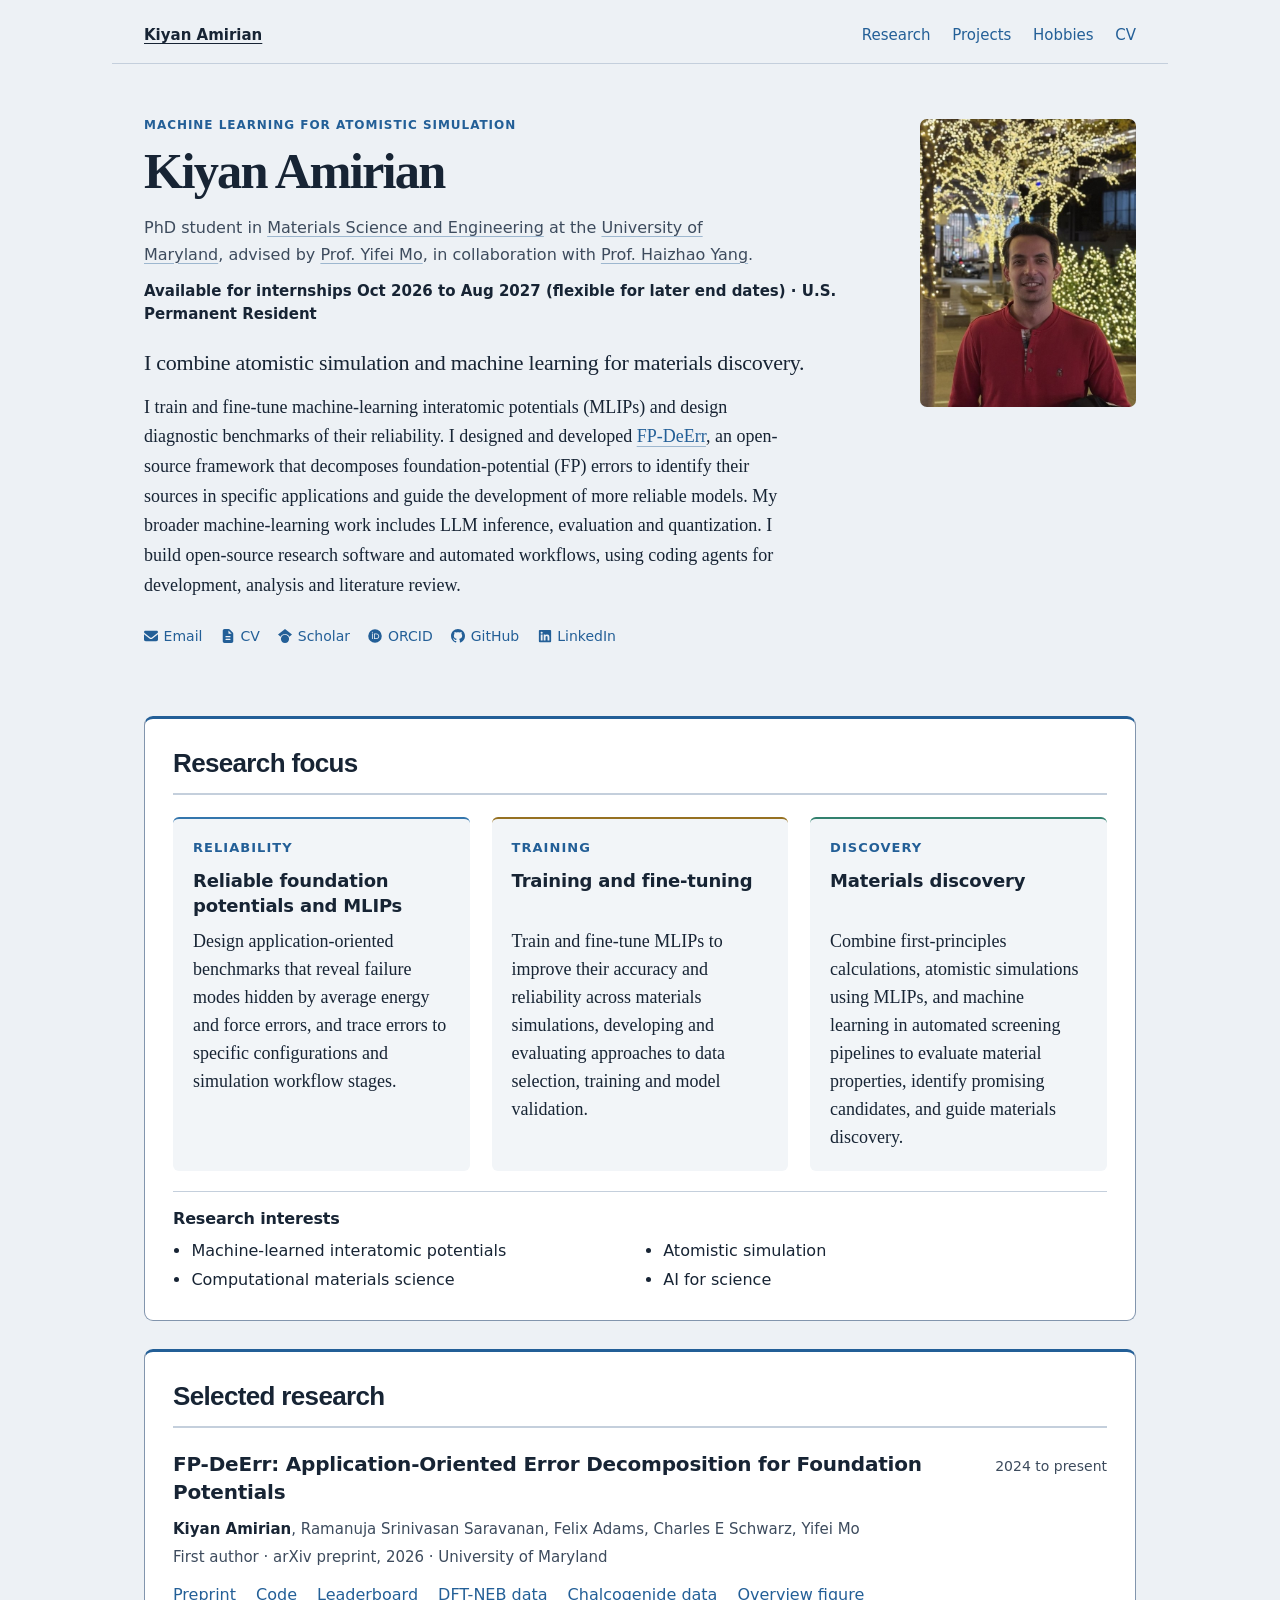
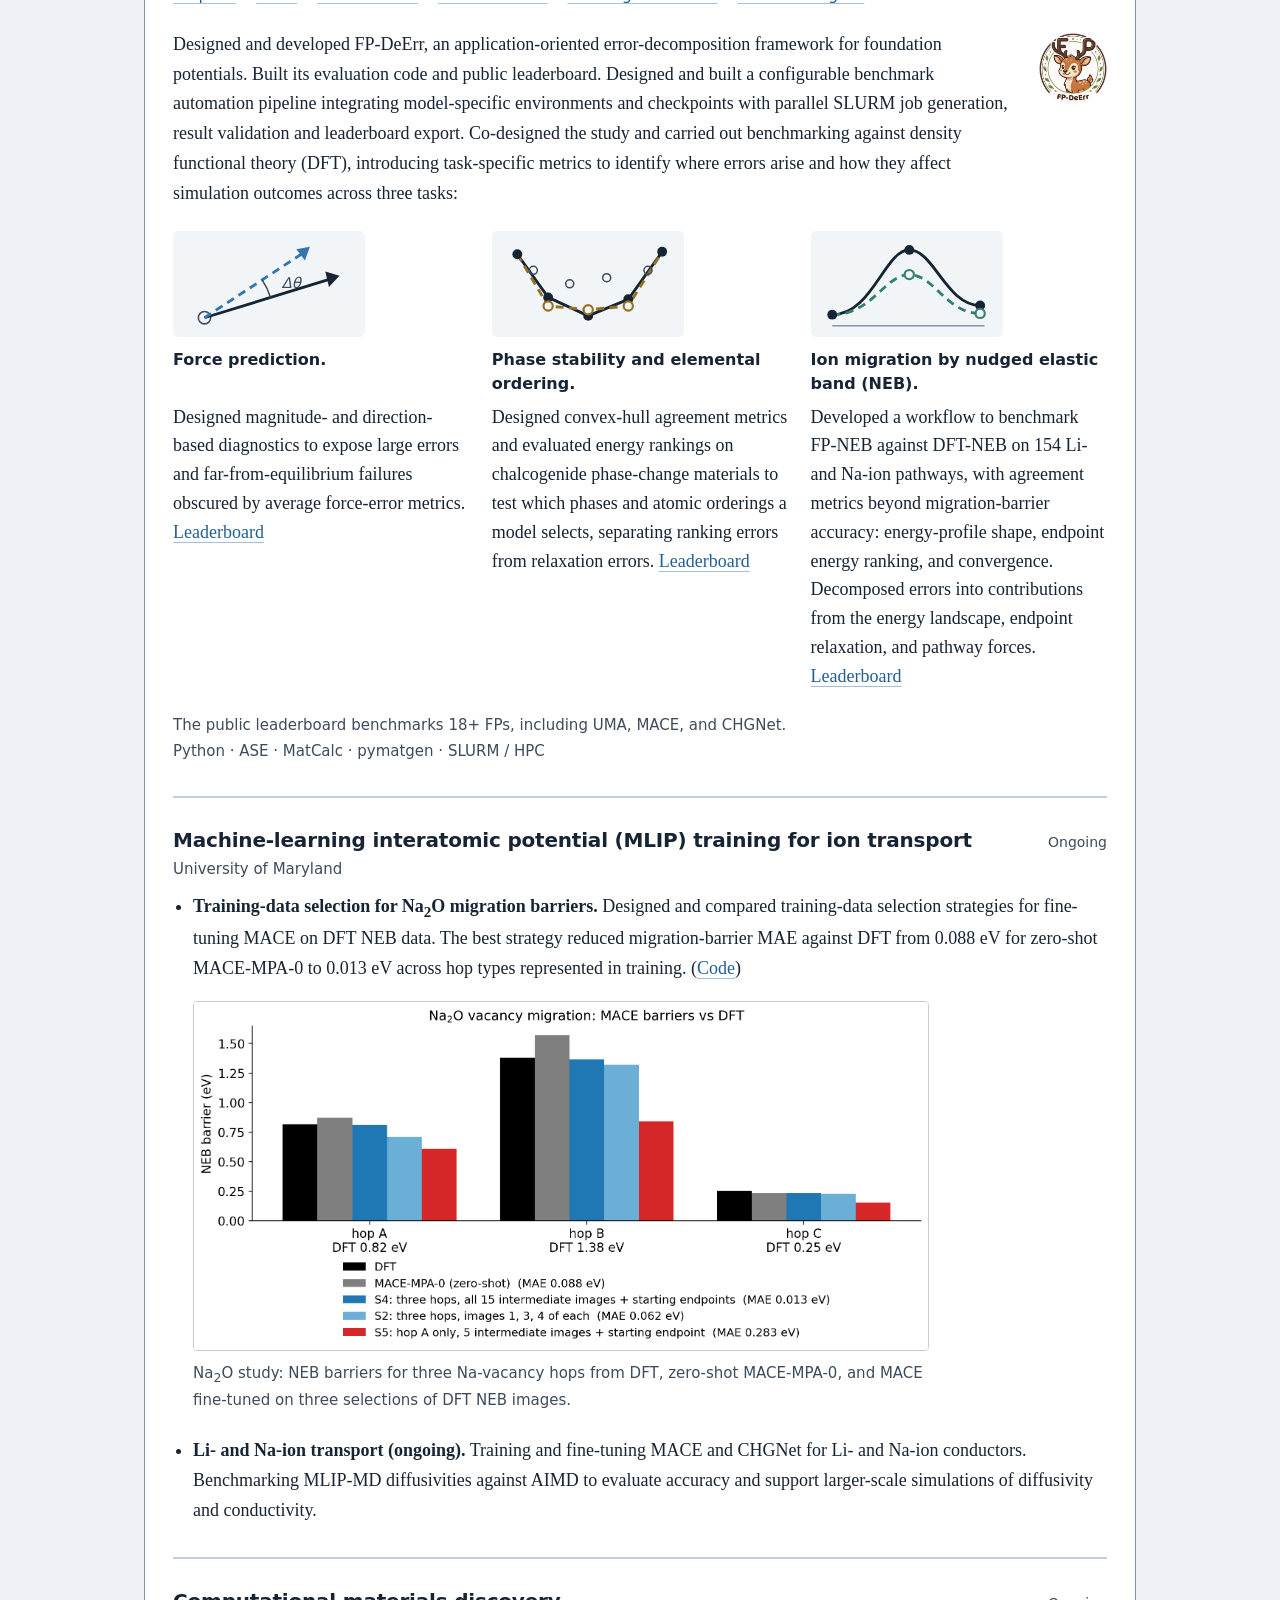
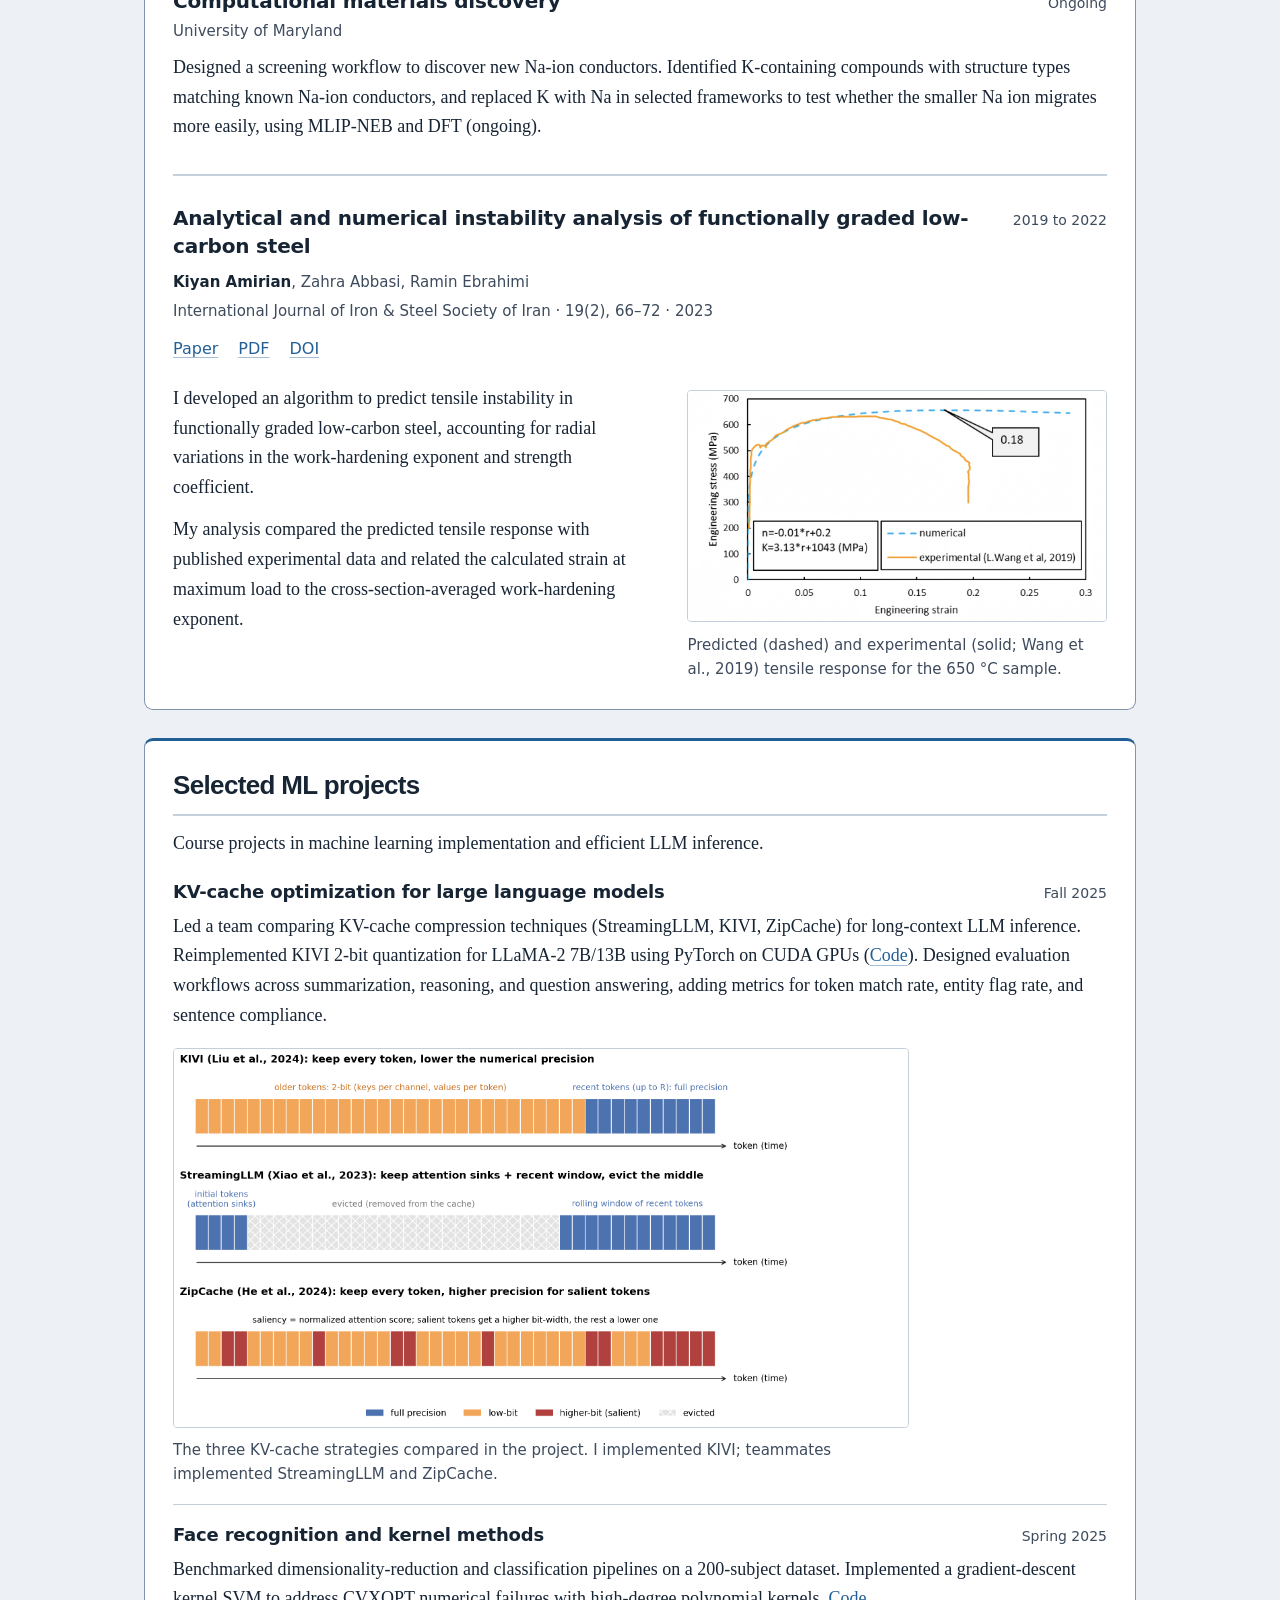
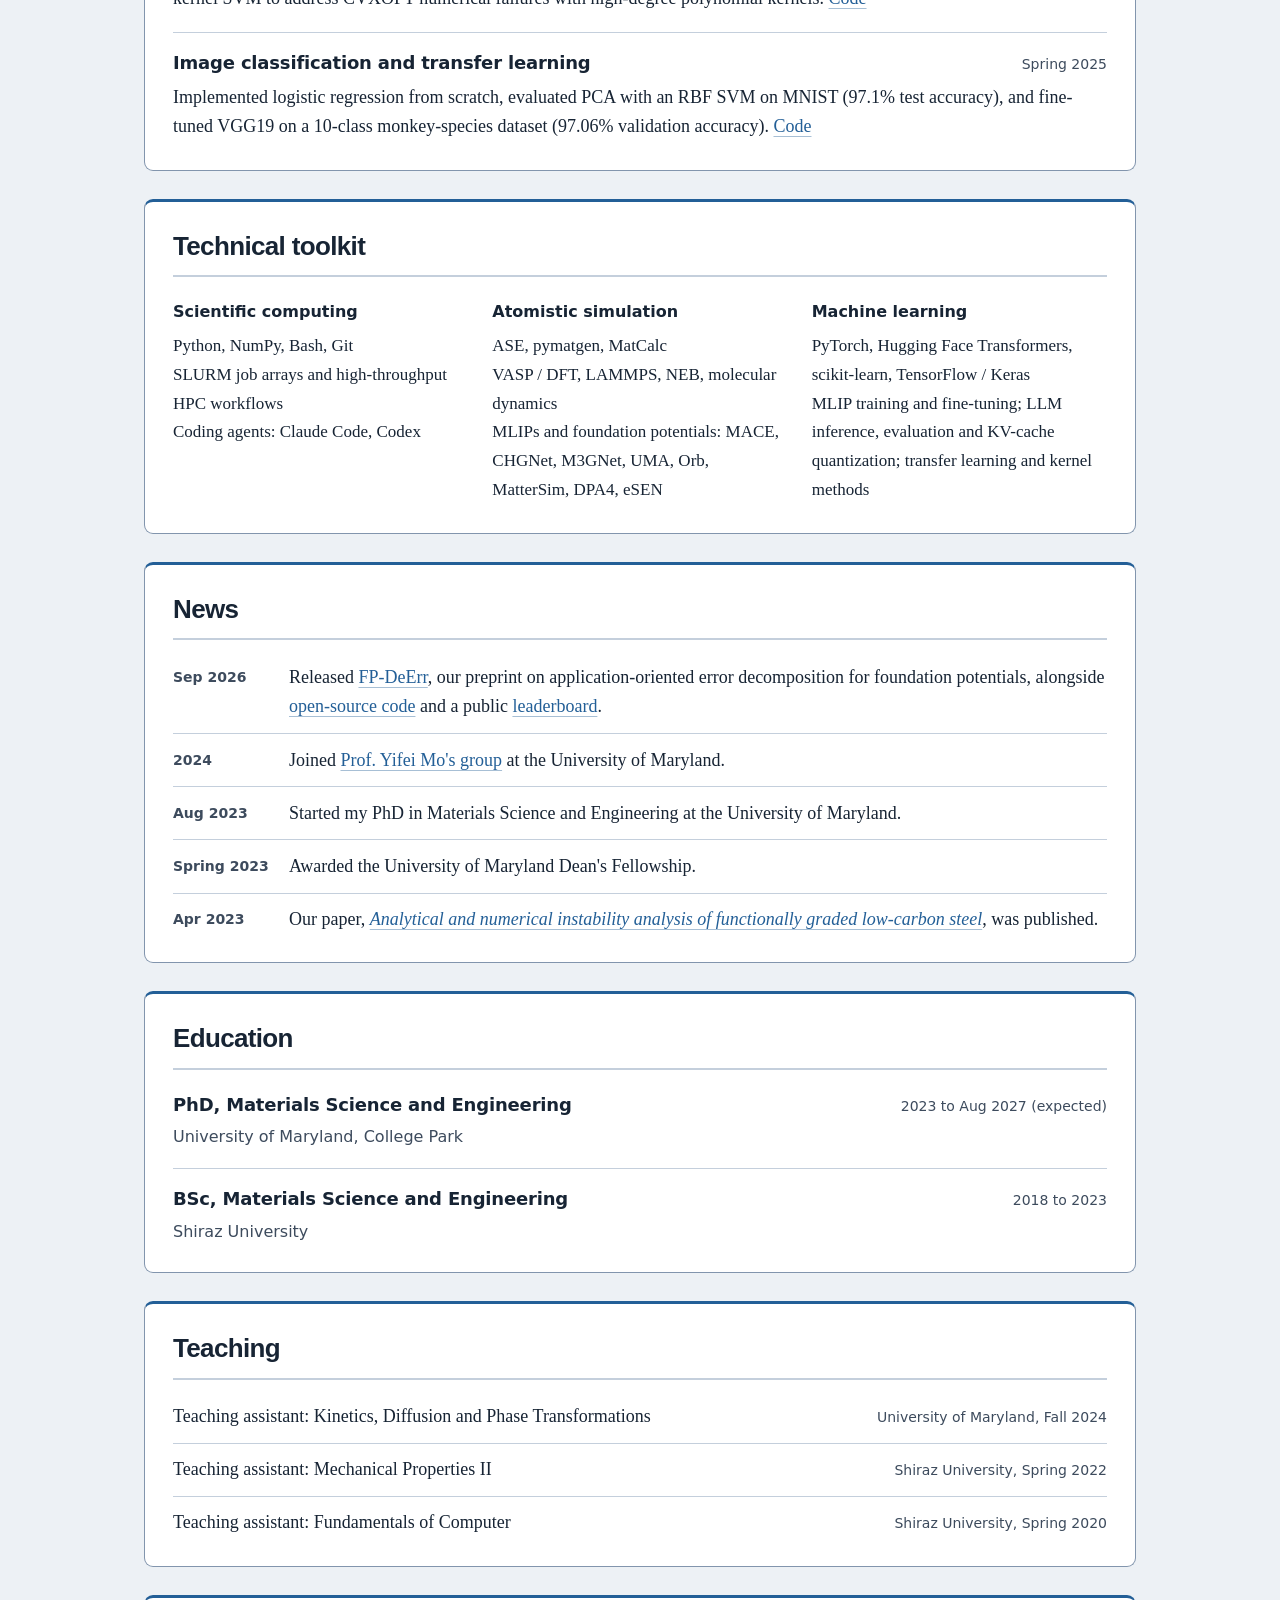
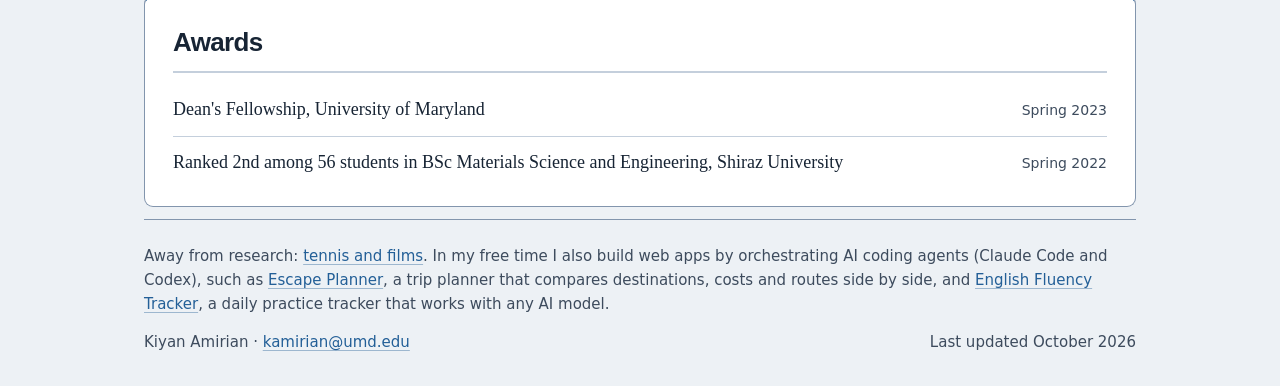
==== commit f97418c2: "Update internship availability" ====
--- a/index.html
+++ b/index.html
@@ -62,7 +62,7 @@
       <p class="eyebrow">Machine learning for atomistic simulation</p>
       <h1>Kiyan Amirian</h1>
       <p class="role">PhD student in <a href="https://mse.umd.edu/">Materials Science and Engineering</a> at the <a href="https://umd.edu/">University of Maryland</a>, advised by <a href="https://yifeimo.github.io/">Prof. Yifei Mo</a>, in collaboration with <a href="https://www.cs.umd.edu/people/hzyang">Prof. Haizhao Yang</a>.</p>
-      <p class="status">Available for internships immediately (flexible duration) · U.S. Permanent Resident</p>
+      <p class="status">Available for internships Oct 2026 to Aug 2027 (flexible for later end dates) · U.S. Permanent Resident</p>
 
       <p class="lead">I combine atomistic simulation and machine learning for materials discovery.</p>
       <p class="about">I train and fine-tune machine-learning interatomic potentials (MLIPs) and design diagnostic benchmarks of their reliability. I designed and developed <a href="#fp-deerr">FP-DeErr</a>, an open-source framework that decomposes foundation-potential (FP) errors to identify their sources in specific applications and guide the development of more reliable models. My broader machine-learning work includes LLM inference, evaluation and quantization. I build open-source research software and automated workflows, using coding agents for development, analysis and literature review.</p>
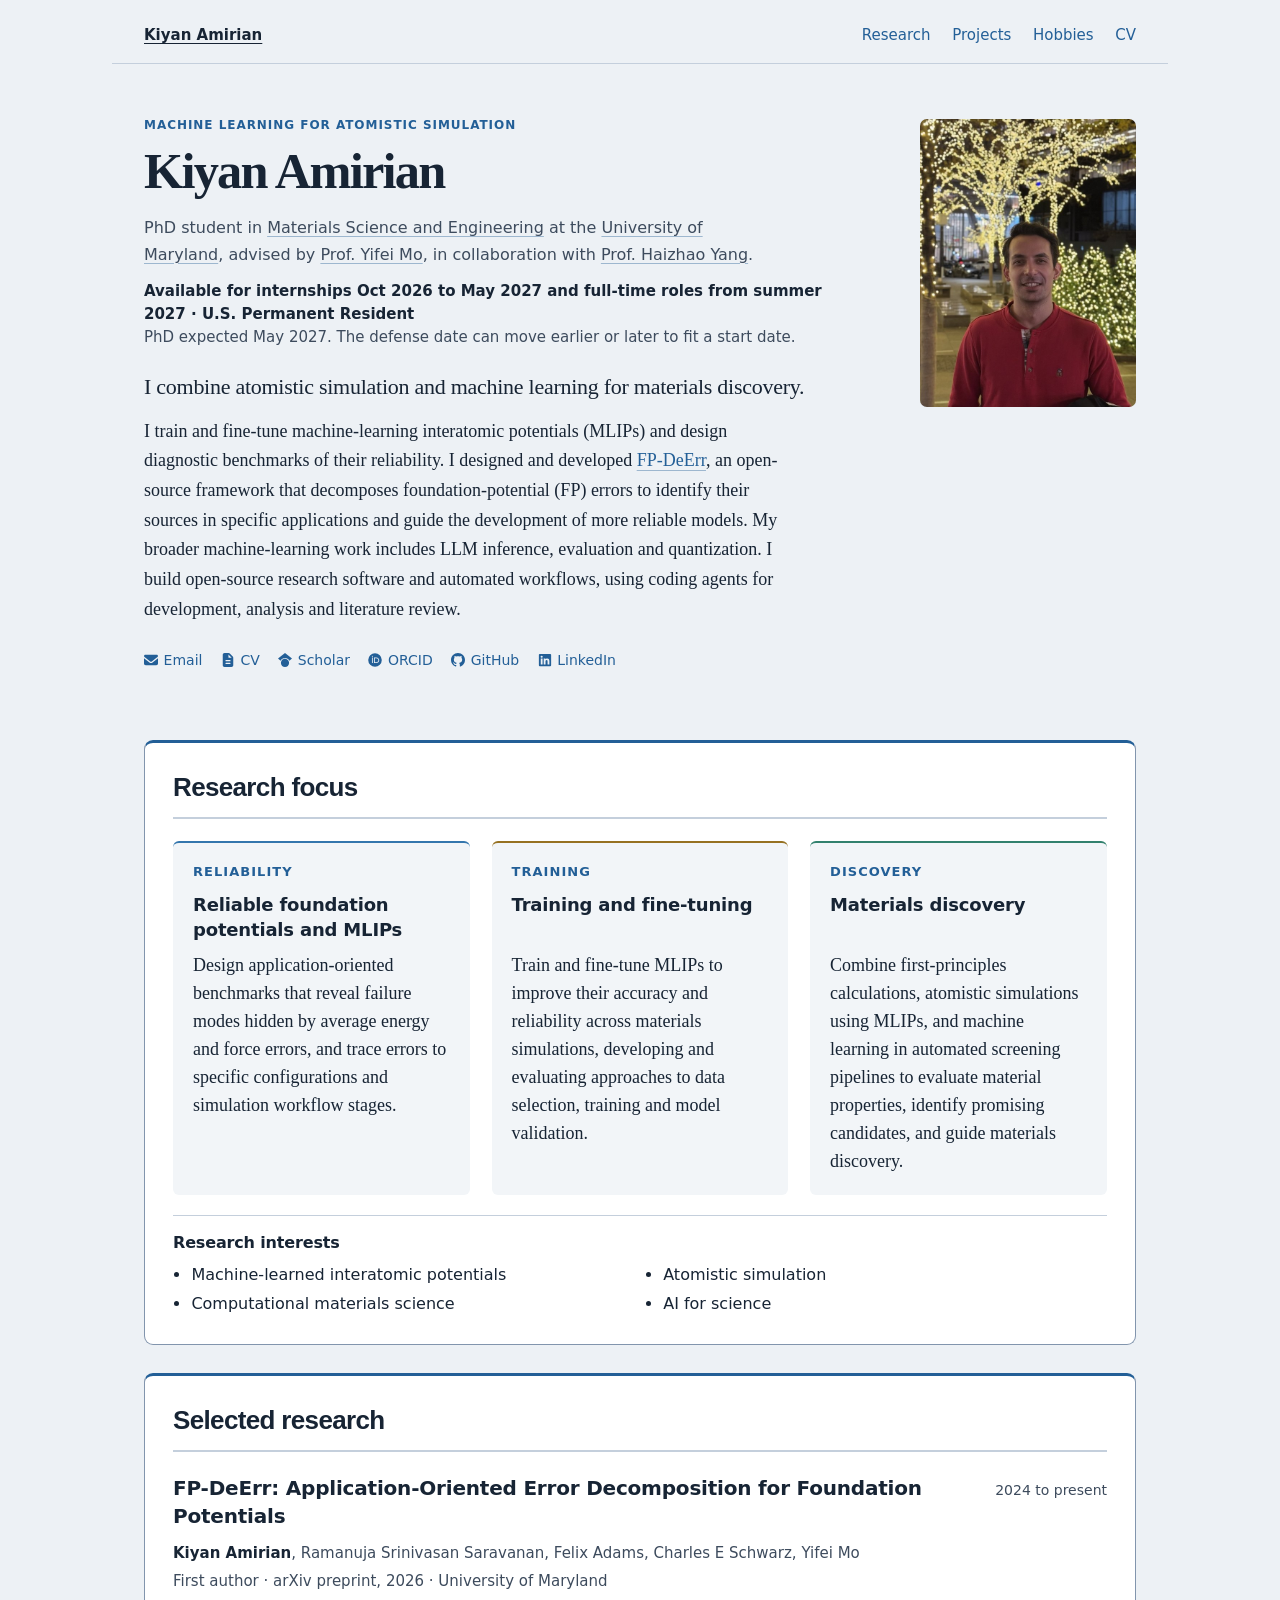
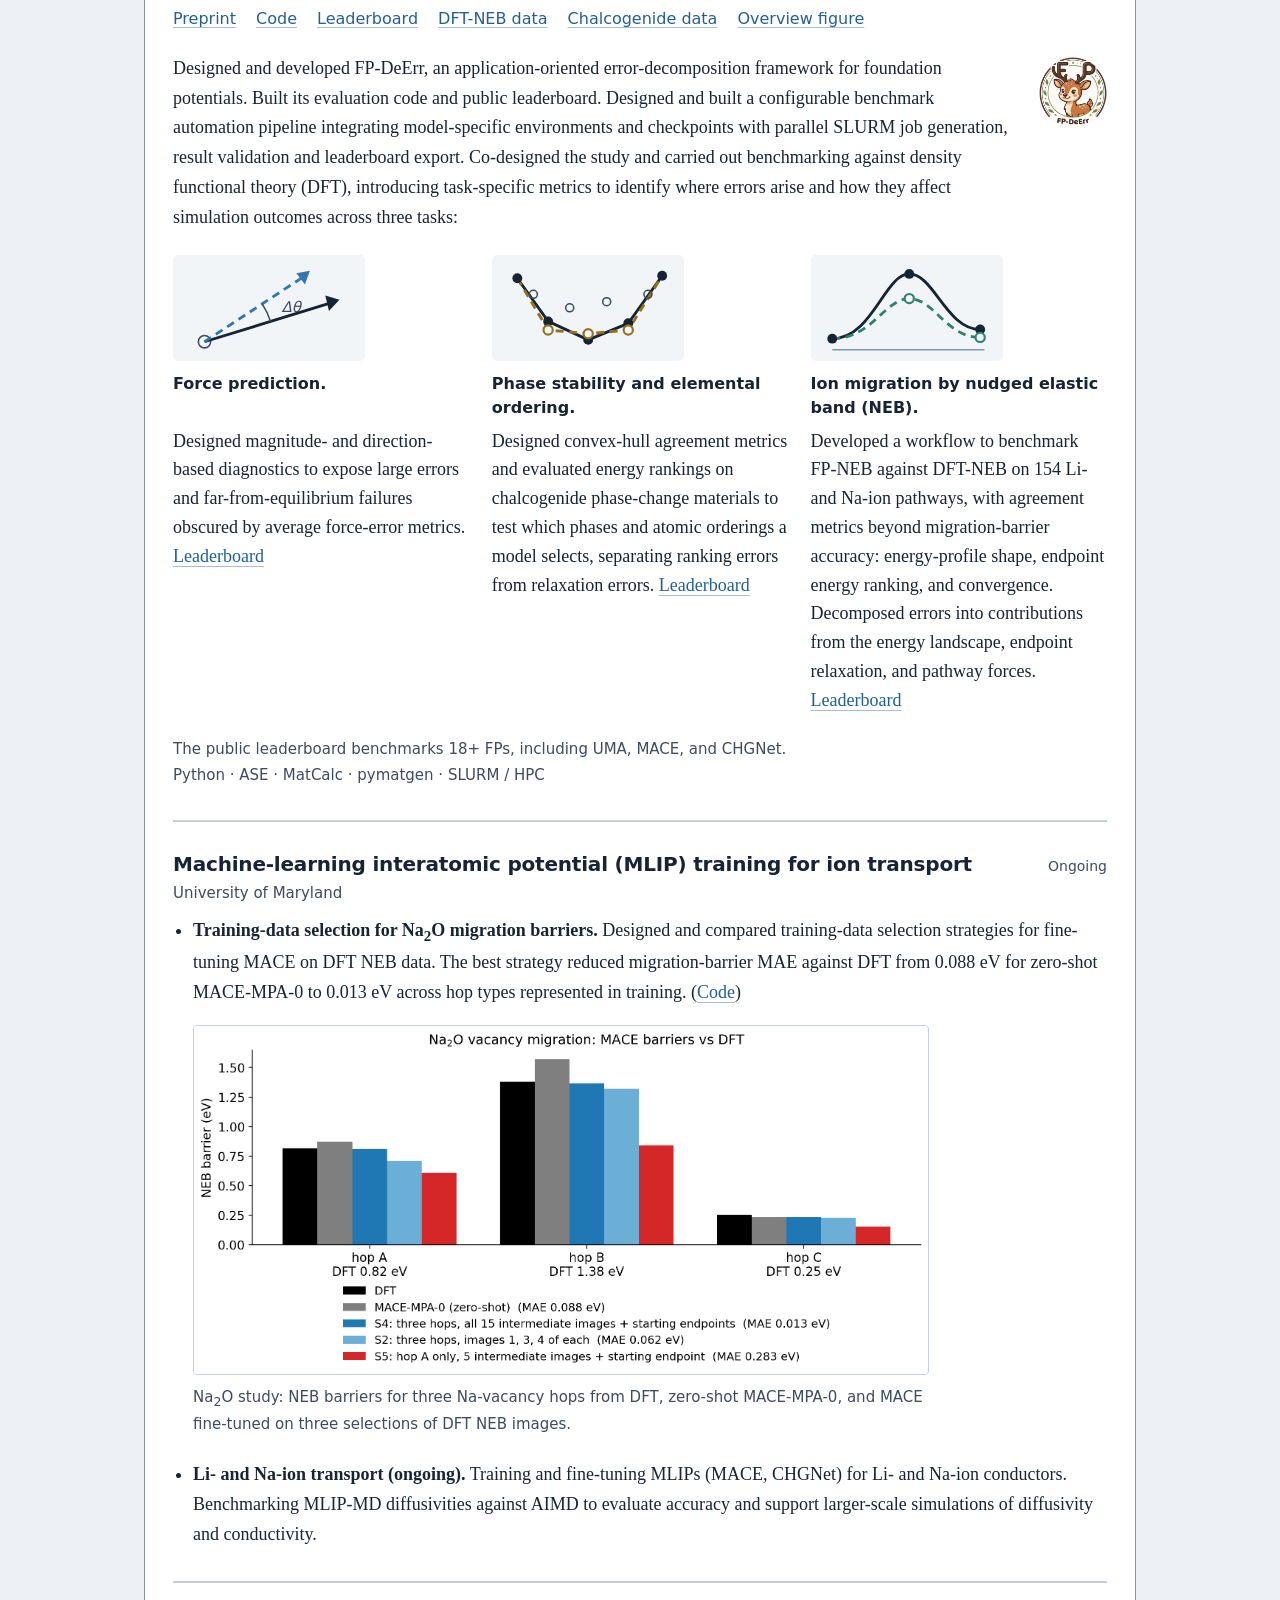
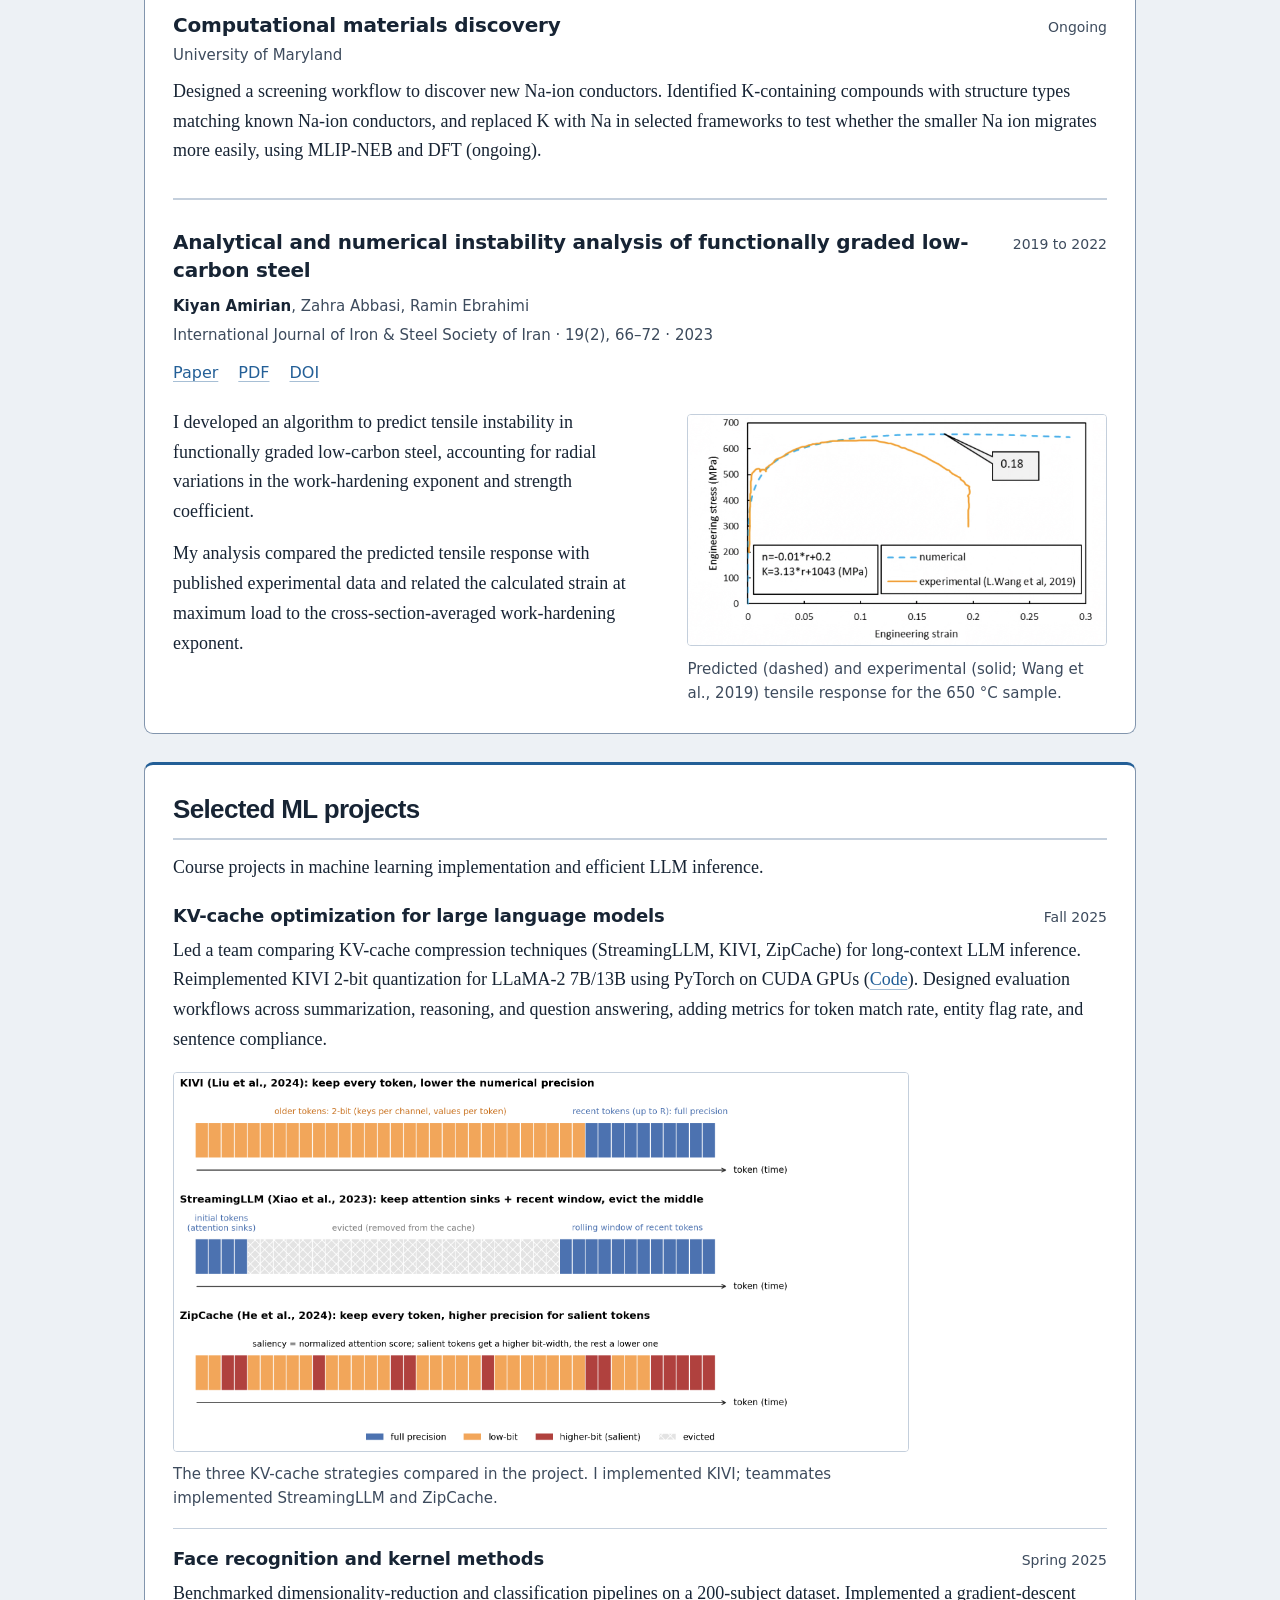
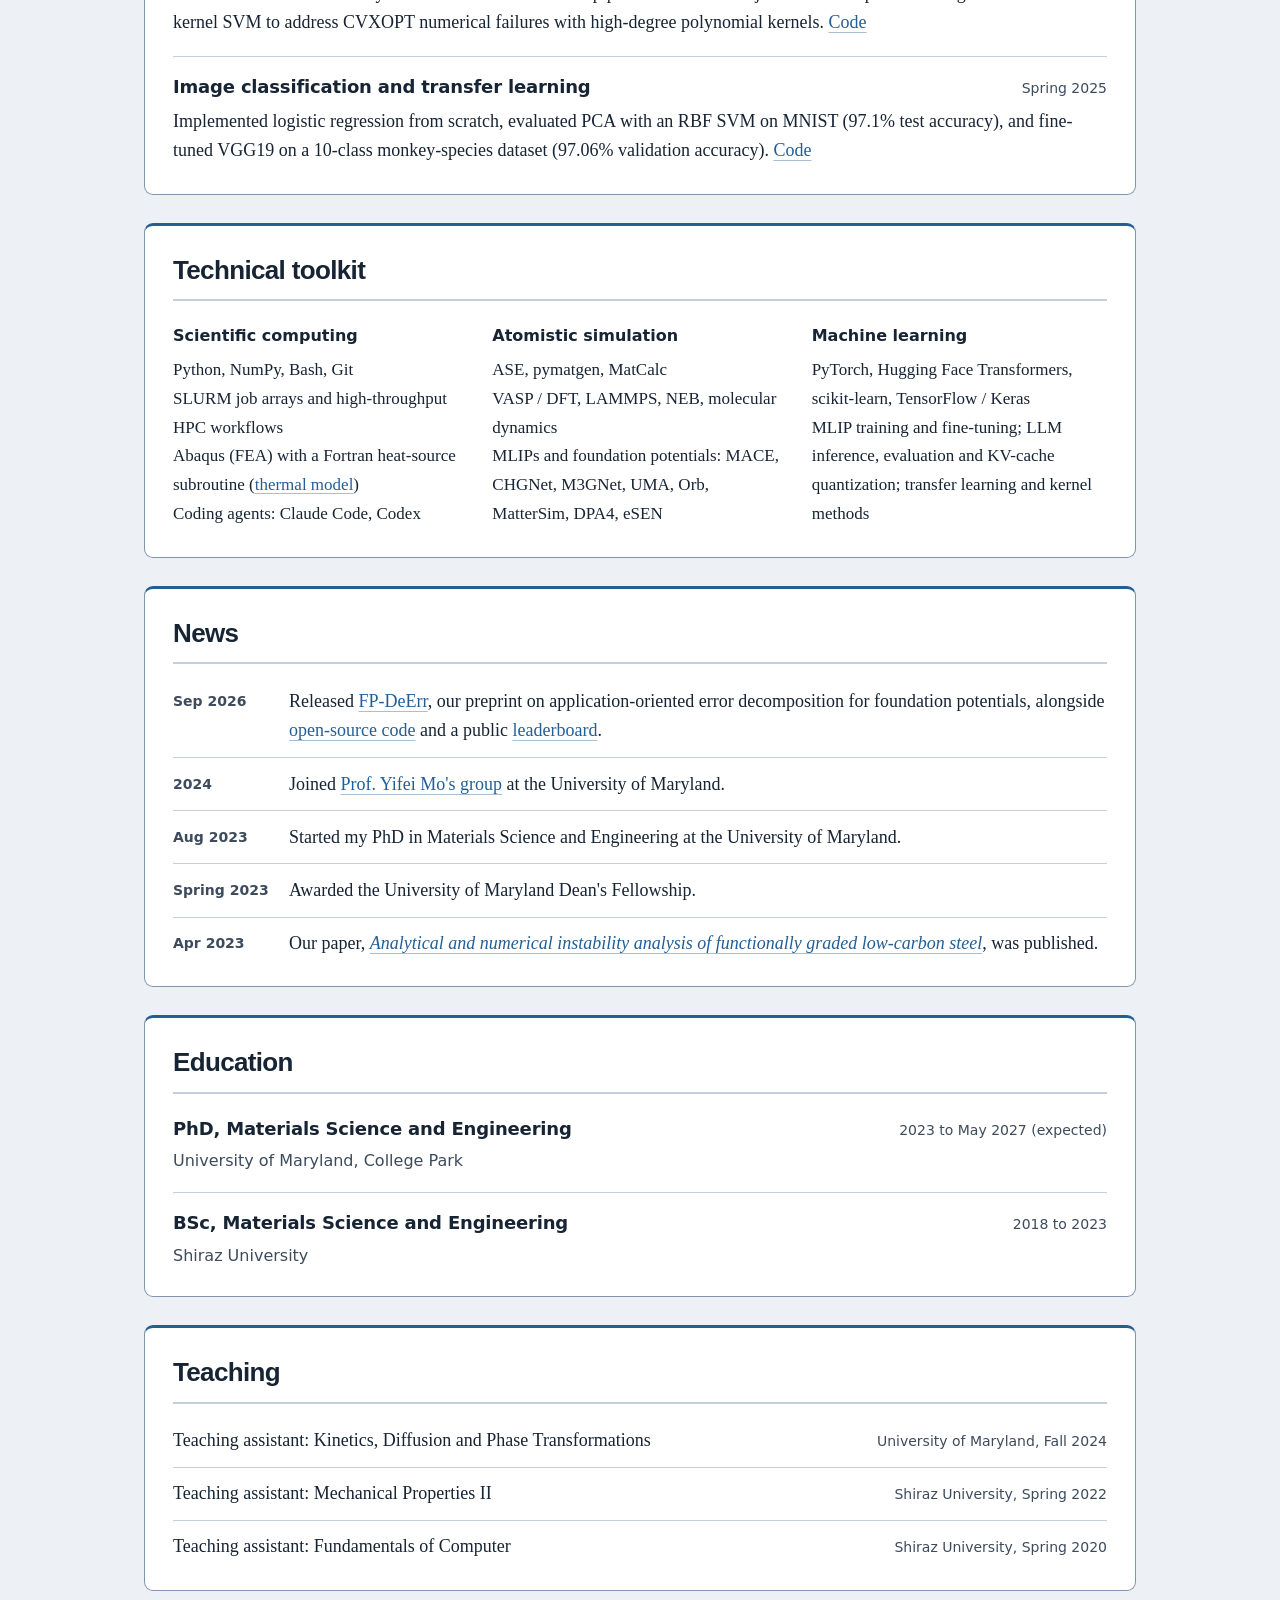
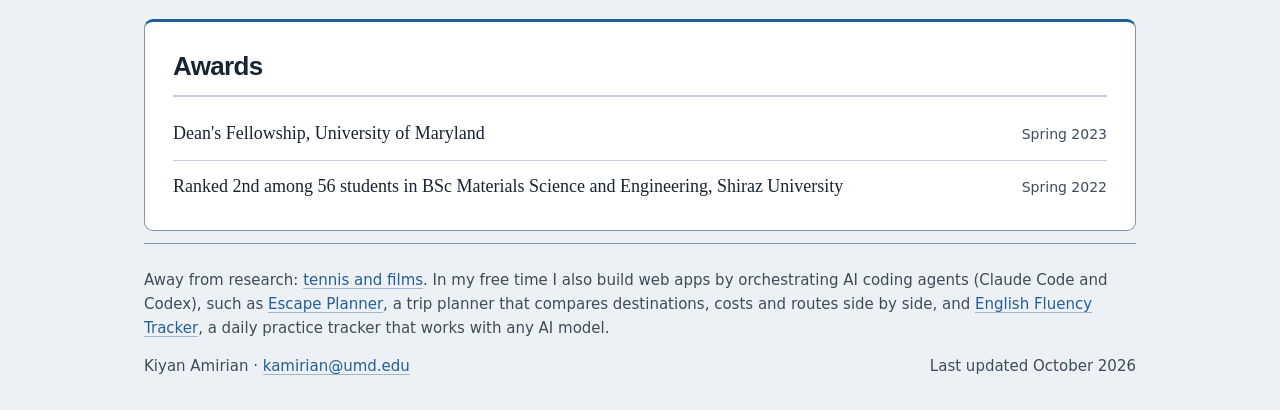
==== commit edb07330: "Update availability, PhD date and CV to base v5" ====
--- a/index.html
+++ b/index.html
@@ -62,7 +62,7 @@
       <p class="eyebrow">Machine learning for atomistic simulation</p>
       <h1>Kiyan Amirian</h1>
       <p class="role">PhD student in <a href="https://mse.umd.edu/">Materials Science and Engineering</a> at the <a href="https://umd.edu/">University of Maryland</a>, advised by <a href="https://yifeimo.github.io/">Prof. Yifei Mo</a>, in collaboration with <a href="https://www.cs.umd.edu/people/hzyang">Prof. Haizhao Yang</a>.</p>
-      <p class="status">Available for internships Oct 2026 to Aug 2027 (flexible for later end dates) · U.S. Permanent Resident</p>
+      <p class="status">Available for internships Oct 2026 to May 2027 and full-time roles from summer 2027 · U.S. Permanent Resident<br><span class="meta">PhD expected May 2027. The defense date can move earlier or later to fit a start date.</span></p>
 
       <p class="lead">I combine atomistic simulation and machine learning for materials discovery.</p>
       <p class="about">I train and fine-tune machine-learning interatomic potentials (MLIPs) and design diagnostic benchmarks of their reliability. I designed and developed <a href="#fp-deerr">FP-DeErr</a>, an open-source framework that decomposes foundation-potential (FP) errors to identify their sources in specific applications and guide the development of more reliable models. My broader machine-learning work includes LLM inference, evaluation and quantization. I build open-source research software and automated workflows, using coding agents for development, analysis and literature review.</p>
@@ -154,7 +154,7 @@
           </figure>
         </li>
         <li>
-          <p><strong>Li- and Na-ion transport (ongoing).</strong> Training and fine-tuning MACE and CHGNet for Li- and Na-ion conductors. Benchmarking MLIP-MD diffusivities against AIMD to evaluate accuracy and support larger-scale simulations of diffusivity and conductivity.</p>
+          <p><strong>Li- and Na-ion transport (ongoing).</strong> Training and fine-tuning MLIPs (MACE, CHGNet) for Li- and Na-ion conductors. Benchmarking MLIP-MD diffusivities against AIMD to evaluate accuracy and support larger-scale simulations of diffusivity and conductivity.</p>
         </li>
       </ul>
     </article>
@@ -219,7 +219,7 @@
   <section class="card" aria-labelledby="skills">
     <h2 id="skills">Technical toolkit</h2>
     <dl class="toolkit">
-      <div><dt>Scientific computing</dt><dd>Python, NumPy, Bash, Git<br>SLURM job arrays and high-throughput HPC workflows<br>Coding agents: Claude Code, Codex</dd></div>
+      <div><dt>Scientific computing</dt><dd>Python, NumPy, Bash, Git<br>SLURM job arrays and high-throughput HPC workflows<br>Abaqus (FEA) with a Fortran heat-source subroutine (<a href="https://github.com/kamirian/ebm-thermal-abaqus">thermal model</a>)<br>Coding agents: Claude Code, Codex</dd></div>
       <div><dt>Atomistic simulation</dt><dd>ASE, pymatgen, MatCalc<br>VASP / DFT, LAMMPS, NEB, molecular dynamics<br>MLIPs and foundation potentials: MACE, CHGNet, M3GNet, UMA, Orb, MatterSim, DPA4, eSEN</dd></div>
       <div><dt>Machine learning</dt><dd>PyTorch, Hugging Face Transformers, scikit-learn, TensorFlow / Keras<br>MLIP training and fine-tuning; LLM inference, evaluation and KV-cache quantization; transfer learning and kernel methods</dd></div>
     </dl>
@@ -240,7 +240,7 @@
     <h2 id="education">Education</h2>
     <ul class="boxes">
       <li class="entry">
-        <div class="entry-head"><h3>PhD, Materials Science and Engineering</h3><span class="when">2023 to Aug 2027 (expected)</span></div>
+        <div class="entry-head"><h3>PhD, Materials Science and Engineering</h3><span class="when">2023 to May 2027 (expected)</span></div>
         <p class="meta">University of Maryland, College Park</p>
       </li>
       <li class="entry">
